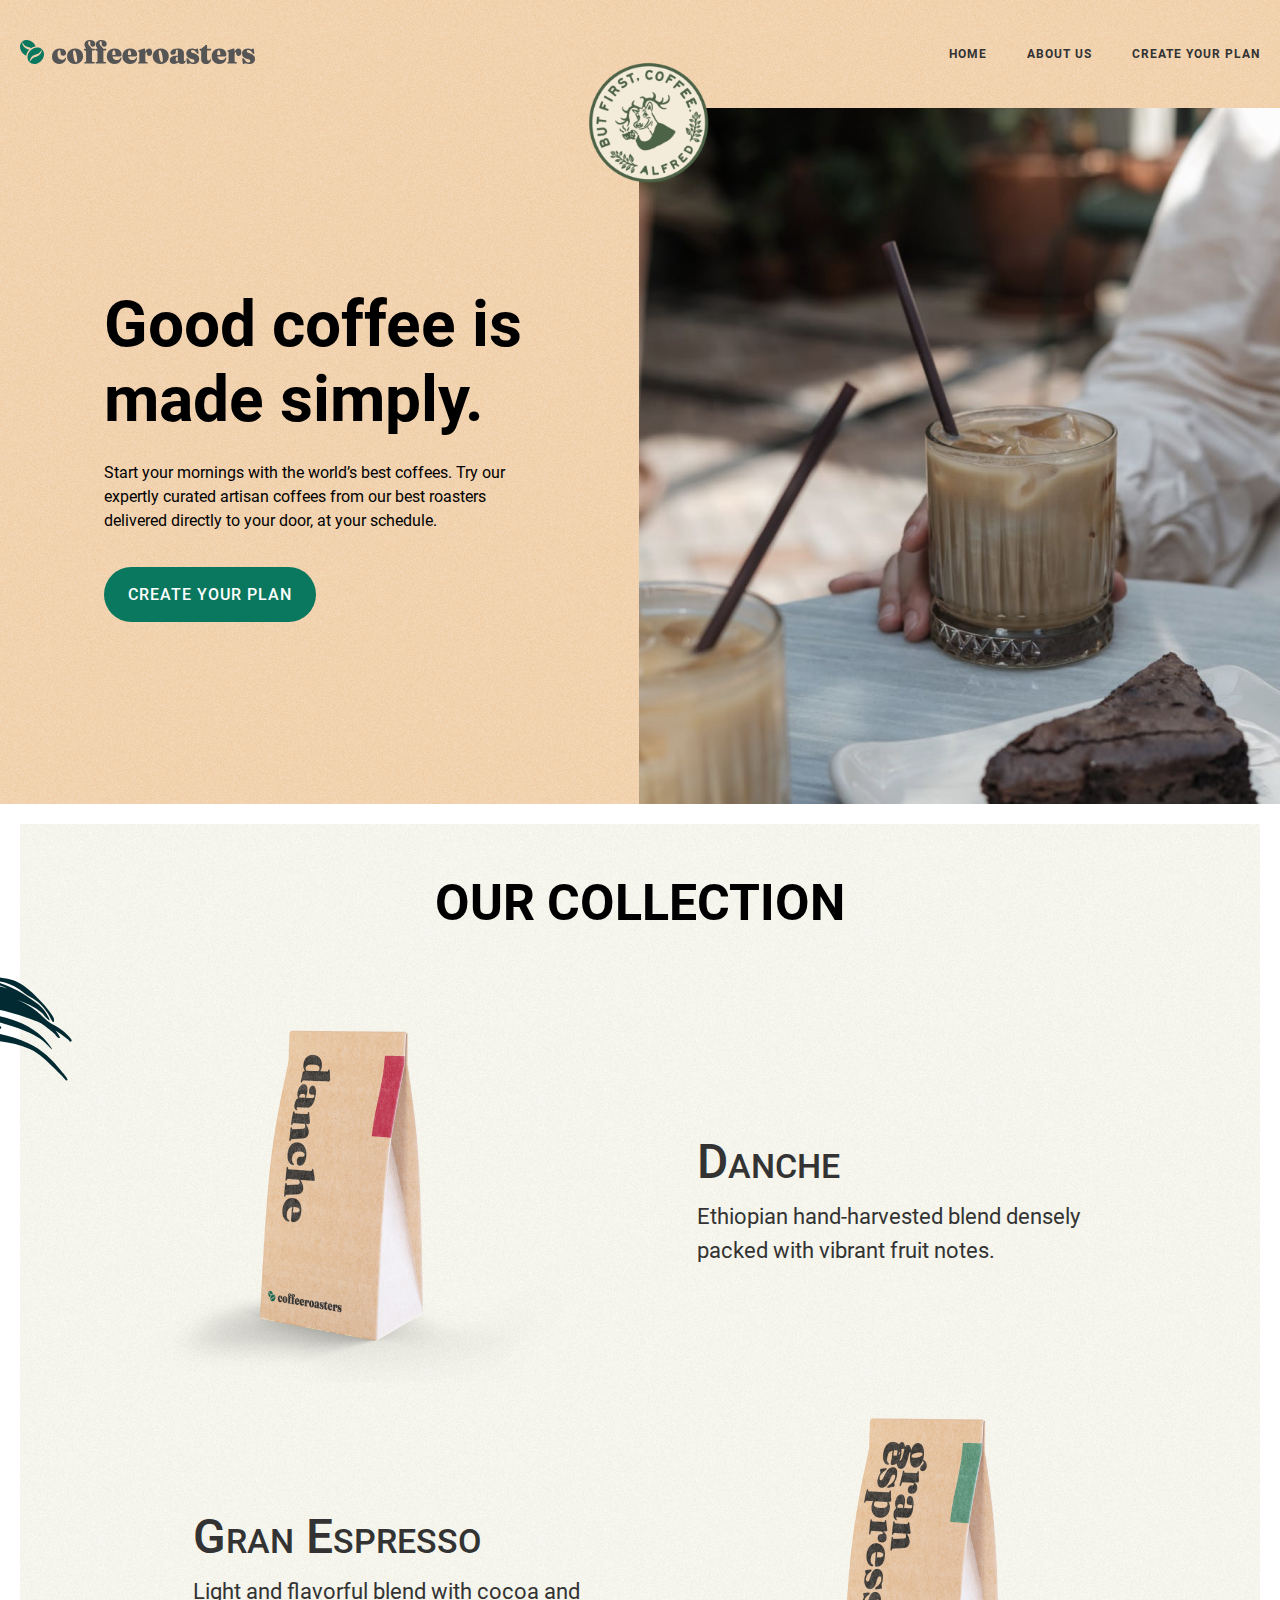
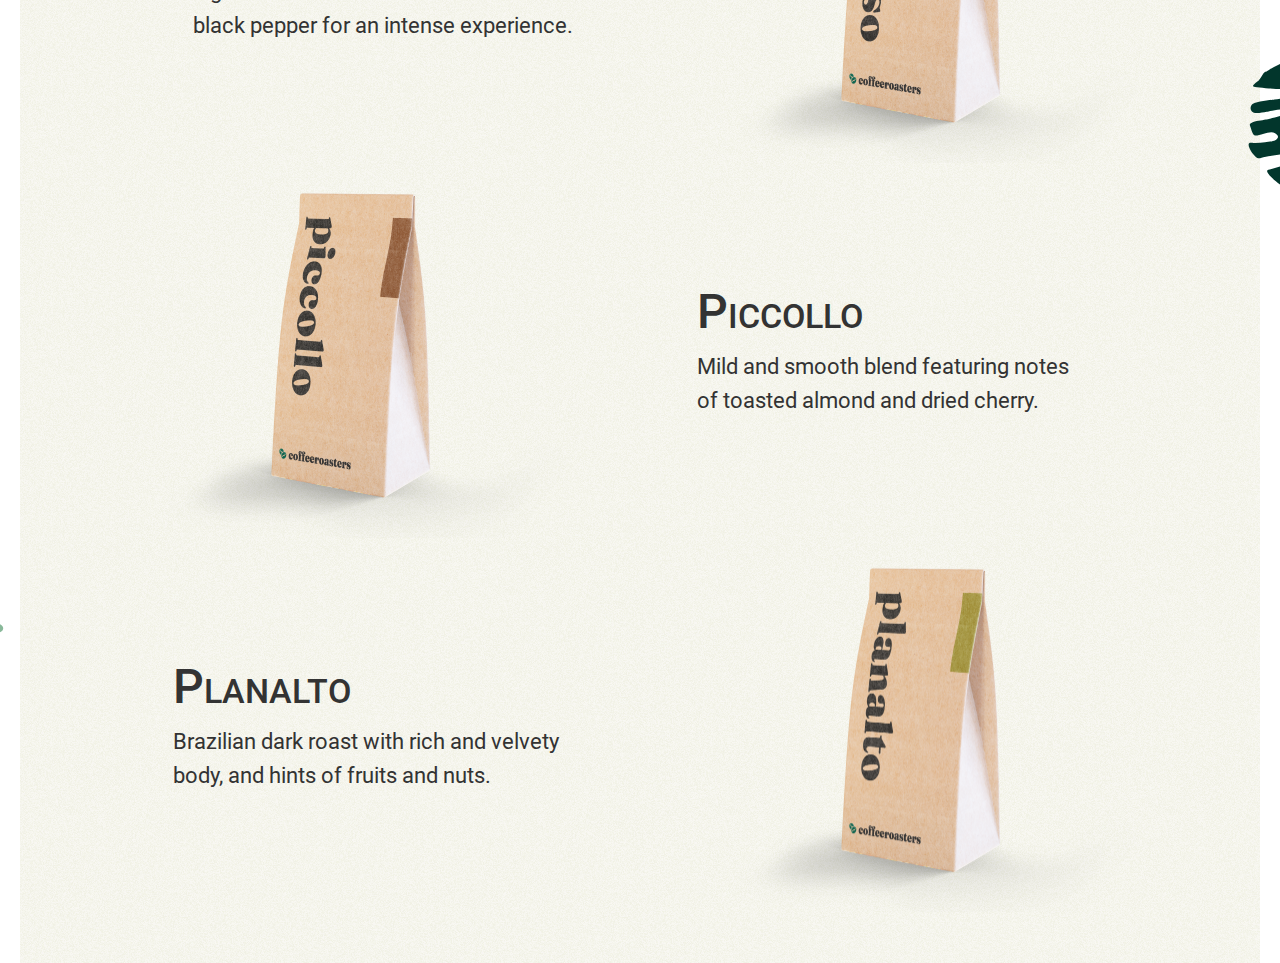
==== index.html @ 6c99eea4 "Initial commit" ====
<!DOCTYPE html>
<html lang="en">

<head>
    <meta charset="UTF-8">
    <meta http-equiv="X-UA-Compatible" content="IE=edge">
    <meta name="viewport" content="width=device-width, initial-scale=1.0">
    <title>CoffeRoasters</title>
    <link rel="stylesheet" href="./css/main.css">
</head>

<body>
    <!-- Start Header Section -->
    <header>
        <div class="container">
            <div class="header-part">
                <img src="./images/coffee-logo.svg" width="235" height="24" alt="Brand's Logo">
                <nav class="header-nav">
                    <ul class="header-list">
                        <li class="header-item">
                            <a href="#">HOME</a>
                        </li>
                        <li class="header-item">
                            <a href="#">ABOUT US</a>
                        </li>
                        <li class="header-item">
                            <a href="#">CREATE YOUR PLAN</a>
                        </li>
                    </ul>
                </nav>
            </div>
        </div>
    </header>
    <!-- End of Header Section -->

    <main>
        <!-- Start Hero Section -->
        <section id="hero">
            <div class="container">
                <div class="hero-part">
                    <div class="hero-info">
                        <h1>Good coffee
                            is made simply.</h1>
                        <p>Start your mornings with the world’s best coffees. Try our expertly curated artisan coffees
                            from our best roasters delivered directly to your door, at your schedule.</p>
                        <a href="#">CREATE YOUR PLAN</a>
                    </div>
                    <div class="hero-bg-box">
                        <img src="/images/hero-img.jpg" width="710" height="696" alt="Woman holding coffee"
                            srcset="/images/hero-img.jpg 1x, /images/hero-img@2x.jpg 2x">
                    </div>
                </div>
            </div>
        </section>
        <!-- End of  Hero Section -->
        <!-- Start Collection Section -->
        <section id="collection">
            <div class="collection-bg-box">
                <div class="container">
                    <div class="collection-part">
                        <h2>OUR COLLECTION</h2>
                        <ul class="collection-list">
                            <li class="collection-item">
                                <img src="./images/danche.png" width="450" height="375" alt="Danche coffee"
                                    srcset="./images/danche.png 1x, ./images/danche@2x.png 2x">
                                <div class="collection-item-info">
                                    <h3>Danche</h3>
                                    <p>Ethiopian hand-harvested blend densely packed with vibrant fruit notes.</p>
                                </div>
                            </li>
                            <li class="collection-item">
                                <img src="./images/espresso.png" width="450" height="375" alt="Danche coffee"
                                    srcset="./images/espresso.png 1x, ./images/espresso@2x.png 2x">
                                <div class="collection-item-info">
                                    <h3>Gran Espresso</h3>
                                    <p>Light and flavorful blend with cocoa and black pepper for an intense experience.</p>
                                </div>
                            </li>
                            <li class="collection-item">
                                <img src="./images/picollo.png" width="450" height="375" alt="Danche coffee"
                                    srcset="./images/picollo.png 1x, ./images/picollo@2x.png 2x">
                                <div class="collection-item-info">
                                    <h3>Piccollo</h3>
                                    <p>Mild and smooth blend featuring notes of toasted almond and dried cherry.</p>
                                </div>
                            </li>
                            <li class="collection-item">
                                <img src="./images/planalto.png" width="450" height="375" alt="Danche coffee"
                                    srcset="./images/planalto.png 1x, ./images/planalto@2x.png 2x">
                                <div class="collection-item-info">
                                    <h3>Planalto</h3>
                                    <p>Brazilian dark roast with rich and velvety body, and hints of fruits and nuts.</p>
                                </div>
                            </li>
                        </ul>
                    </div>
                </div>
            </div>
        </section>
        <!-- End of Collection Section -->
    </main>
</body>

</html>
---- css/main.css ----
@font-face {
    font-family: 'Roboto';
    font-style: normal;
    font-weight: 400;
    src: url('../fonts/roboto-v30-latin-regular.woff2') format('woff2'),
        url('../fonts/roboto-v30-latin-regular.woff') format('woff');
}

@font-face {
    font-family: 'Roboto';
    font-style: normal;
    font-weight: 500;
    src: url('../fonts/roboto-v30-latin-500.woff2') format('woff2'),
        url('../fonts/roboto-v30-latin-500.woff') format('woff');
}

@font-face {
    font-family: 'Roboto';
    font-style: normal;
    font-weight: 700;
    src: url('../fonts/roboto-v30-latin-700.woff2') format('woff2'),
        url('../fonts/roboto-v30-latin-700.woff') format('woff');
}

* {
    margin: 0;
    padding: 0;
    box-sizing: border-box;
}

body {
    font-family: "Roboto", "Arial", sans-serif;
}

.container {
    max-width: 1380px;
    margin: 0 auto;
    padding: 0 20px;
}

/* Start Header Section */

header {
    padding: 40px 0;
    background-image: url('../images/orange-bg-img.jpg');
}

.header-part {
    display: flex;
    align-items: center;
    justify-content: space-between;
}

.header-part img {
    display: block;
}

.header-list {
    display: flex;
    align-items: center;
    list-style: none;
}

.header-item {
    margin-left: 40px;
}

.header-item a {
    font-weight: 700;
    font-size: 12px;
    line-height: 14px;
    letter-spacing: 1px;
    color: #333333;
    text-decoration: none;
}

/* End of Header Section */

/* Start Hero Section */
#hero {
    background-image: url('../images/orange-bg-img.jpg');
    margin-bottom: 20px;
}

.hero-part {
    display: flex;
    align-items: center;
    justify-content: space-between;
}

.hero-info h1 {
    font-weight: 700;
    font-size: 64px;
    line-height: 75px;
    color: #000000;
}

.hero-info {
    width: 545px;
    padding-left: 84px;
}

.hero-info p {
    margin: 24px 0 34px 0;
    font-weight: 400;
    font-size: 16px;
    line-height: 24px;
    color: #000000;
    mix-blend-mode: normal
}

.hero-info a {
    display: inline-block;
    padding: 18px 24px;
    font-weight: 500;
    font-size: 16px;
    line-height: 19px;
    letter-spacing: 1px;
    /* font-variant: small-caps; */
    color: #FFFFFF;
    mix-blend-mode: normal;
    background: #0A775F;
    border-radius: 100px;
    text-decoration: none;
}

.hero-bg-box {
    position: relative;
    left: 89px;
    top: 4px;
}

.hero-bg-box::before {
    content: '';
    display: block;
    position: absolute;
    top: -65px;
    left: -70px;
    width: 160px;
    height: 160px;
    background-image: url('../images/hero-round-img.png');
    background-size: contain;
    background-position: center;
}

/* End of Hero Section */

/* Start Collection Section */
#collection {
    overflow: hidden;
}

.collection-bg-box {
    background-image: url('../images/gray-bg-img.jpg');
    background-repeat: no-repeat;
    background-position: center;
    background-size: cover;
    margin: 0 20px 0 20px;
    padding: 50px 0;
}

.collection-part h2 {
    font-weight: 700;
    font-size: 50px;
    line-height: 59px;
    text-align: center;
    font-variant: small-caps;
    color: #000000;
}

.collection-list {

}

.collection-item {
    display: flex;
    align-items: center;
    /* justify-content: space-between; */
    list-style: none;
    position: relative;
    margin: 80px auto 0;
    width: 1020px;
}

.collection-item:not(:first-child) {
    margin-top: 0;
}

.collection-item:nth-child(1)::before {
    content: '';
    position: absolute;
    top: -130px;
    left: -358px;
    width: 402px;
    height: 300px;
    background-image: url('../images/collection-img-1.svg');
    background-repeat: no-repeat;
    background-size: contain;
}

.collection-item:nth-child(2)::after {
    content: '';
    position: absolute;
    bottom: -280px;
    right: -462px;
    width: 392px;
    height: 477px;
    background-image: url('../images/collection-img-2.svg');
    background-repeat: no-repeat;
    background-size: contain;
}

.collection-item:nth-child(4)::before {
    content: '';
    position: absolute;
    top: 0px;
    left: -420px;
    width: 316px;
    height: 269px;
    background-image: url('../images/collection-img-3.svg');
    background-repeat: no-repeat;
    background-size: contain;
}

.collection-item:nth-child(even) {
    flex-direction: row-reverse;
}

.collection-item:nth-child(1) .collection-item-info {
    width: 453px;
}

.collection-item:nth-child(2) .collection-item-info,
.collection-item:nth-child(3) .collection-item-info {
    width: 390px;
}
.collection-item:nth-child(4) .collection-item-info {
    width: 410px;
}

.collection-item:nth-child(odd) .collection-item-info {
    margin-left: 117px;
}

.collection-item:nth-child(even) .collection-item-info {
    margin-right: 117px;
    margin-left: 0;
}

.collection-item-info h3 {
    font-weight: 500;
    font-size: 48px;
    line-height: 56px;
    font-variant: small-caps;
    color: #333333;
}

.collection-item-info p {
    margin-top: 10px;
    font-weight: 400;
    font-size: 22px;
    line-height: 34px;
    color: #333333;
}

/* End of Collection Section */
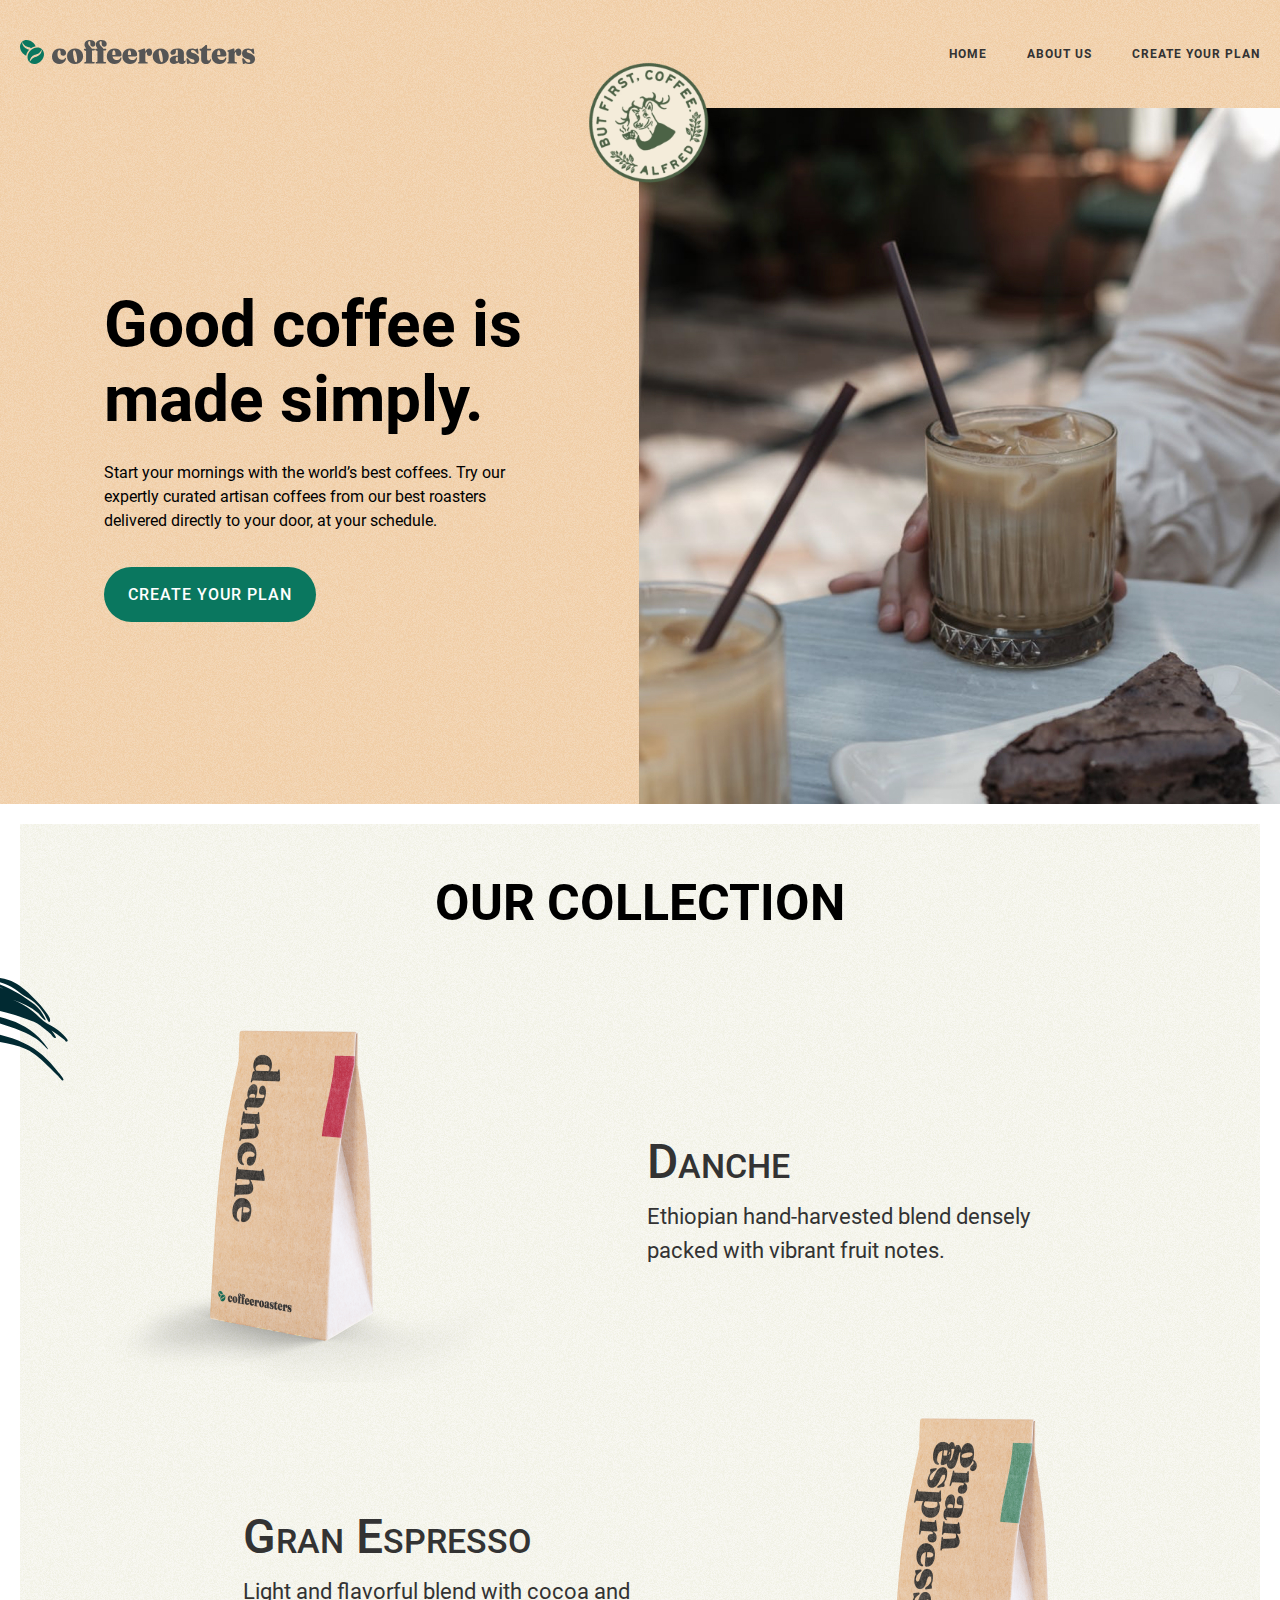
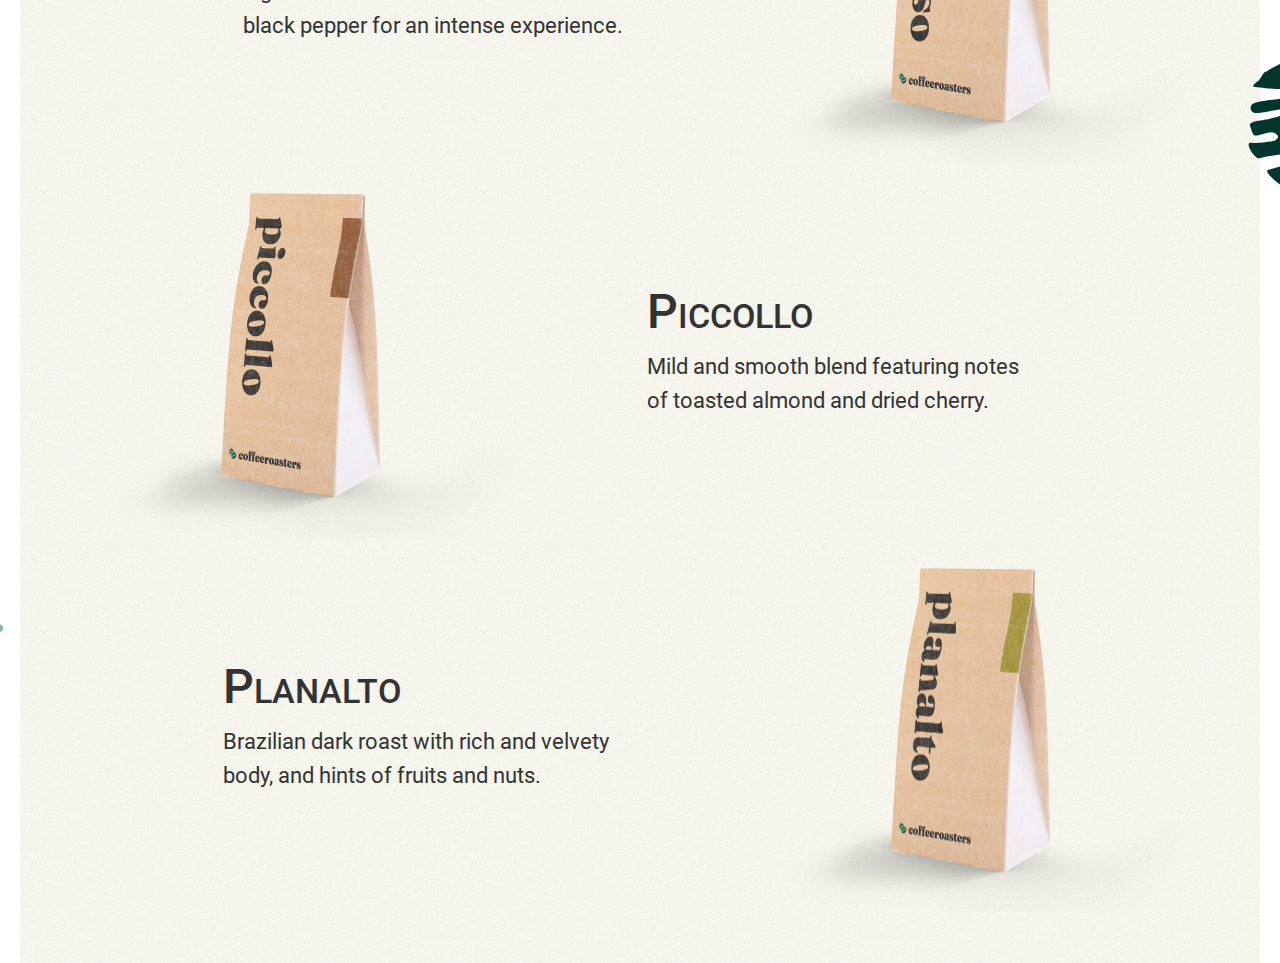
==== commit 67b56a9c: "Add link to logo" ====
--- a/index.html
+++ b/index.html
@@ -14,7 +14,9 @@
     <header>
         <div class="container">
             <div class="header-part">
-                <img src="./images/coffee-logo.svg" width="235" height="24" alt="Brand's Logo">
+                <a href="./index.html">
+                    <img src="./images/coffee-logo.svg" width="235" height="24" alt="Brand's Logo">
+                </a>
                 <nav class="header-nav">
                     <ul class="header-list">
                         <li class="header-item">
--- a/css/main.css
+++ b/css/main.css
@@ -168,10 +168,6 @@
     color: #000000;
 }
 
-.collection-list {
-
-}
-
 .collection-item {
     display: flex;
     align-items: center;
@@ -179,7 +175,7 @@
     list-style: none;
     position: relative;
     margin: 80px auto 0;
-    width: 1020px;
+    width: 1120px;
 }
 
 .collection-item:not(:first-child) {
@@ -190,7 +186,7 @@
     content: '';
     position: absolute;
     top: -130px;
-    left: -358px;
+    left: -312px;
     width: 402px;
     height: 300px;
     background-image: url('../images/collection-img-1.svg');
@@ -202,7 +198,7 @@
     content: '';
     position: absolute;
     bottom: -280px;
-    right: -462px;
+    right: -412px;
     width: 392px;
     height: 477px;
     background-image: url('../images/collection-img-2.svg');
@@ -214,7 +210,7 @@
     content: '';
     position: absolute;
     top: 0px;
-    left: -420px;
+    left: -370px;
     width: 316px;
     height: 269px;
     background-image: url('../images/collection-img-3.svg');
@@ -244,7 +240,6 @@
 
 .collection-item:nth-child(even) .collection-item-info {
     margin-right: 117px;
-    margin-left: 0;
 }
 
 .collection-item-info h3 {
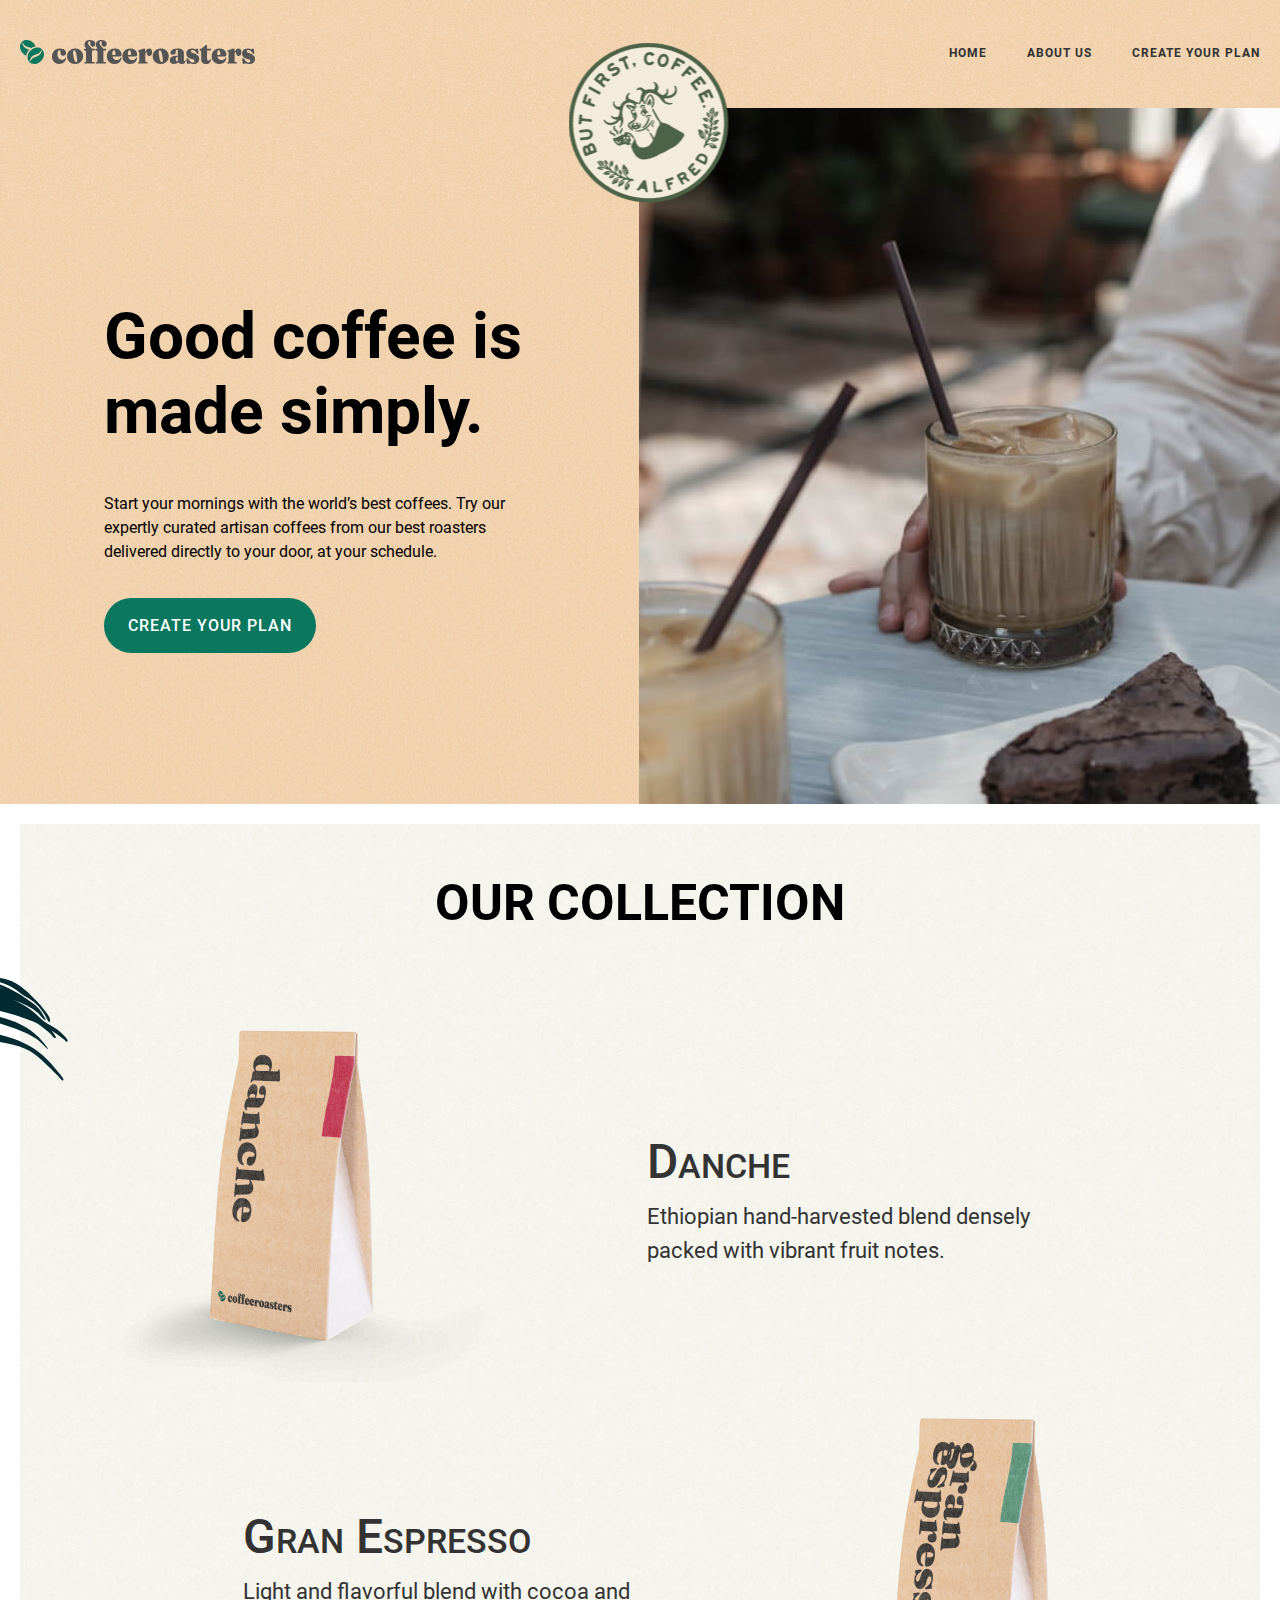
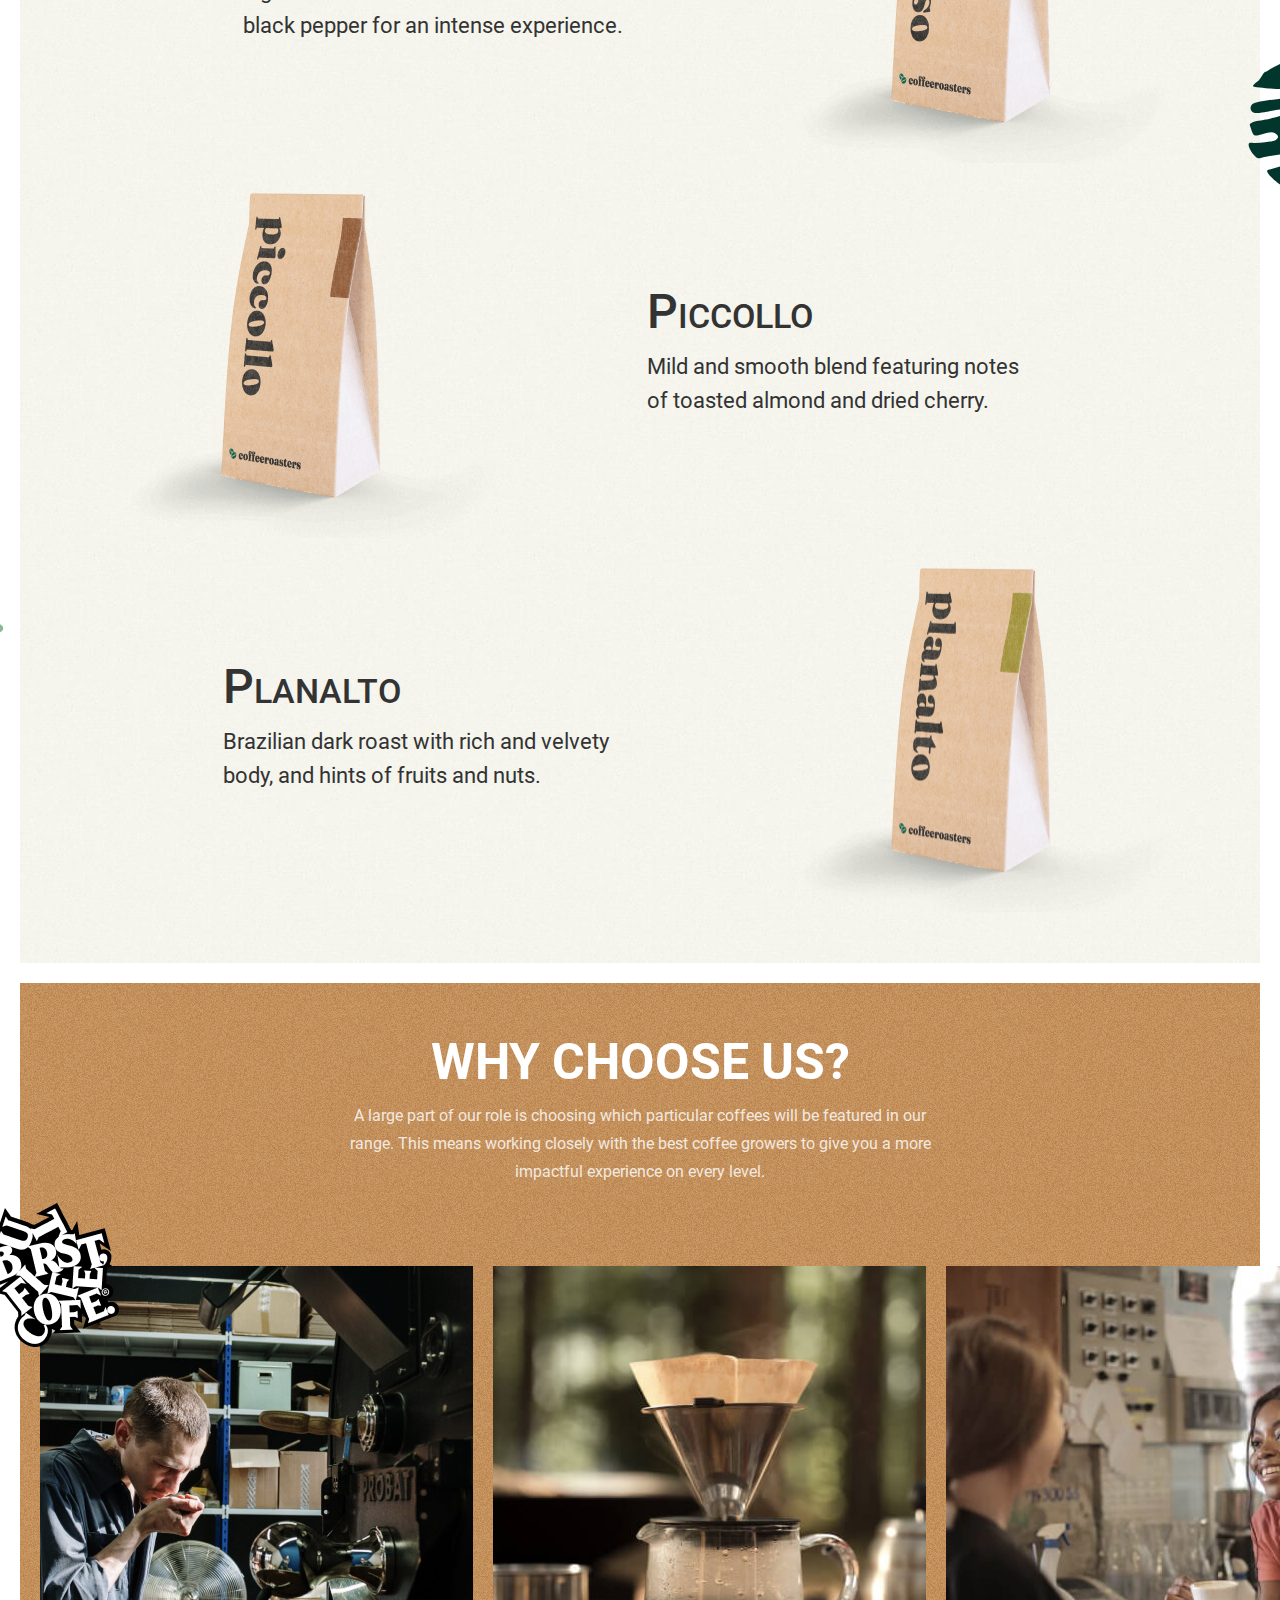
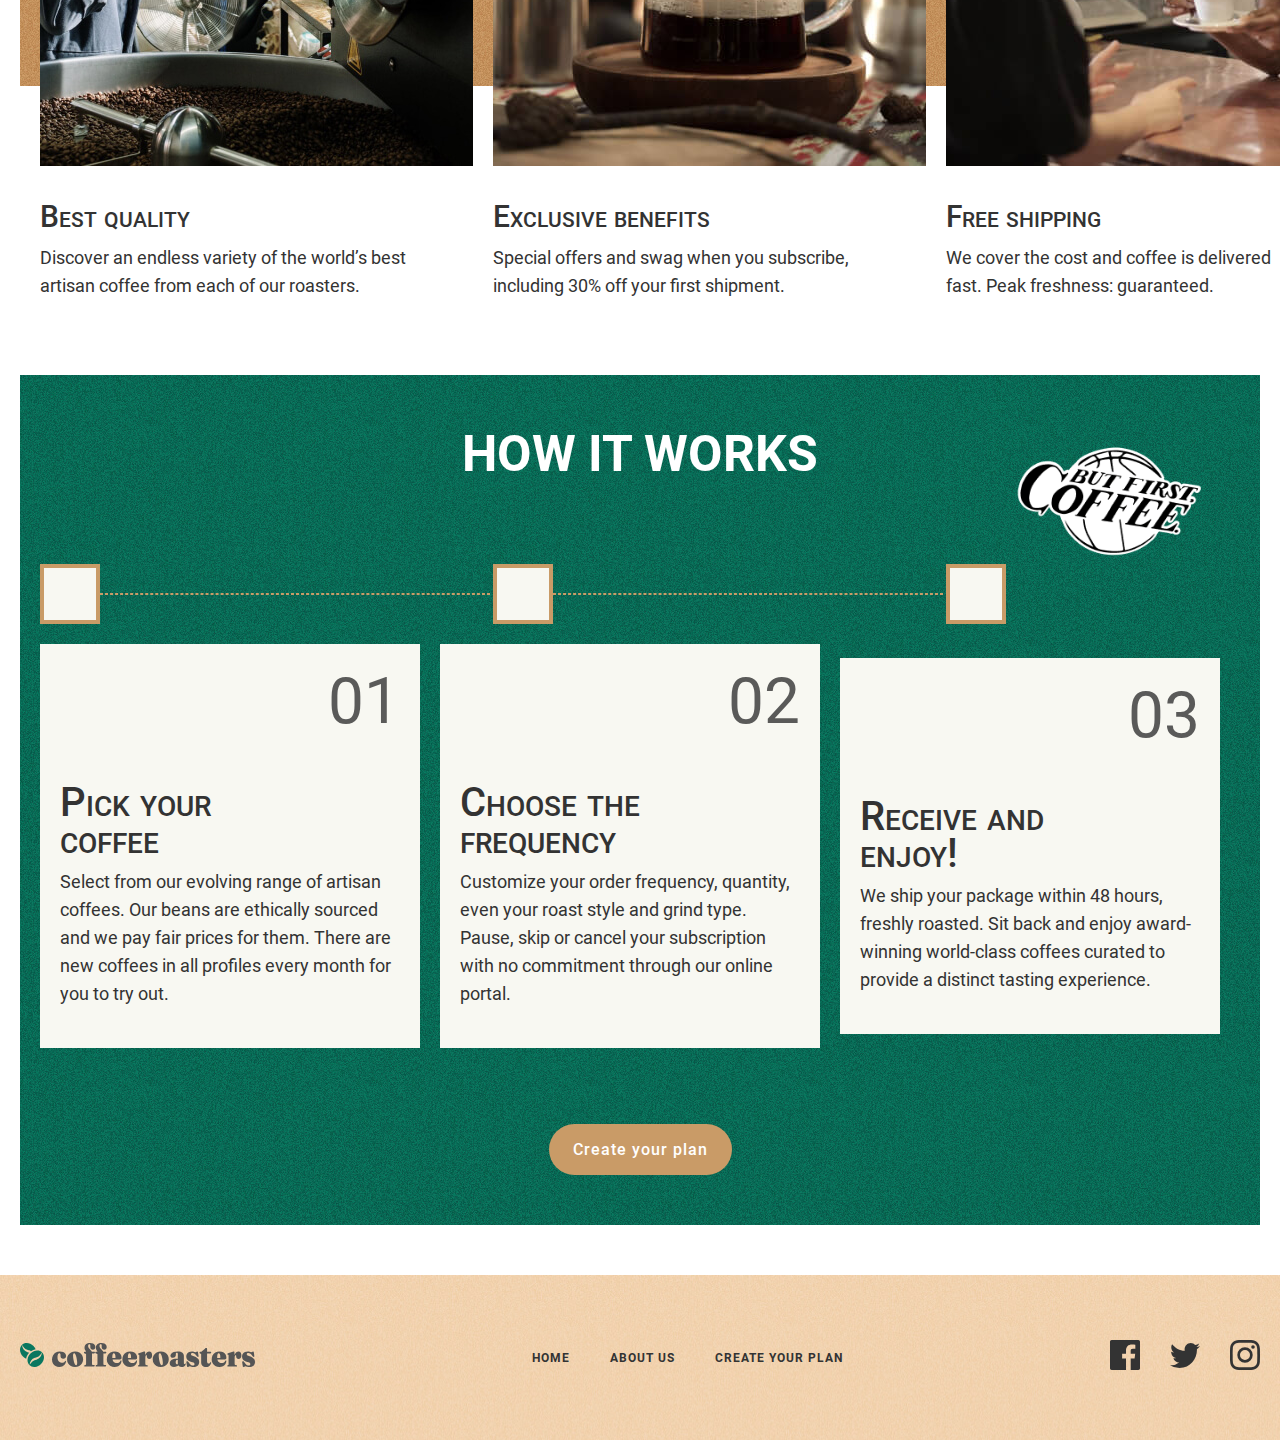
==== commit 37de029e: "Add 3 sections and add root and minifier the code" ====
--- a/index.html
+++ b/index.html
@@ -6,7 +6,9 @@
     <meta http-equiv="X-UA-Compatible" content="IE=edge">
     <meta name="viewport" content="width=device-width, initial-scale=1.0">
     <title>CoffeRoasters</title>
-    <link rel="stylesheet" href="./css/main.css">
+    <!-- <link rel="stylesheet" href="./css/normalize.css"> -->
+    <!-- <link rel="stylesheet" href="./css/main.css"> -->
+    <link rel="stylesheet" href="./css/main.min.css">
 </head>
 
 <body>
@@ -75,7 +77,8 @@
                                     srcset="./images/espresso.png 1x, ./images/espresso@2x.png 2x">
                                 <div class="collection-item-info">
                                     <h3>Gran Espresso</h3>
-                                    <p>Light and flavorful blend with cocoa and black pepper for an intense experience.</p>
+                                    <p>Light and flavorful blend with cocoa and black pepper for an intense experience.
+                                    </p>
                                 </div>
                             </li>
                             <li class="collection-item">
@@ -91,7 +94,8 @@
                                     srcset="./images/planalto.png 1x, ./images/planalto@2x.png 2x">
                                 <div class="collection-item-info">
                                     <h3>Planalto</h3>
-                                    <p>Brazilian dark roast with rich and velvety body, and hints of fruits and nuts.</p>
+                                    <p>Brazilian dark roast with rich and velvety body, and hints of fruits and nuts.
+                                    </p>
                                 </div>
                             </li>
                         </ul>
@@ -100,7 +104,151 @@
             </div>
         </section>
         <!-- End of Collection Section -->
+
+        <!-- Start Choose Section -->
+        <section id="choose">
+            <div class="choose-part-main">
+                <div class="container">
+                    <div class="choose-part">
+                        <div class="choose-text">
+                            <h2>WHY CHOOSE US?</h2>
+                            <p>A large part of our role is choosing which particular coffees will be featured
+                                in our range. This means working closely with the best coffee growers to give
+                                you a more impactful experience on every level.</p>
+                        </div>
+                        <ul class="choose-list">
+                            <li class="choose-item">
+                                <img src="./images/choose-img-1.jpg" width="433" height="500" alt="Best quality"
+                                    srcset="./images/choose-img-1.jpg 1x, ./images/choose-img-1@2x.jpg 2x">
+                                <div class="item-text-box">
+                                    <h3>Best quality</h3>
+                                    <p>Discover an endless variety of the world’s best artisan coffee from each of our
+                                        roasters.</p>
+                                </div>
+                            </li>
+                            <li class="choose-item">
+                                <img src="./images/choose-img-2.jpg" width="433" height="500" alt="Best quality"
+                                    srcset="./images/choose-img-2.jpg 1x, ./images/choose-img-2@2x.jpg 2x">
+                                <div class="item-text-box">
+                                    <h3>Exclusive benefits</h3>
+                                    <p>Special offers and swag when you subscribe, including 30% off your first
+                                        shipment.</p>
+                                </div>
+                            </li>
+                            <li class="choose-item">
+                                <img src="./images/choose-img-3.jpg" width="433" height="500" alt="Best quality"
+                                    srcset="./images/choose-img-3.jpg 1x, ./images/choose-img-3@2x.jpg 2x">
+                                <div class="item-text-box item-text-box-last">
+                                    <h3>Free shipping</h3>
+                                    <p>We cover the cost and coffee is delivered fast. Peak freshness: guaranteed.</p>
+                                </div>
+                            </li>
+                        </ul>
+                    </div>
+                </div>
+            </div>
+        </section>
+        <!-- End of Choose Section -->
+
+        <!-- Start How It Works -->
+        <section id="how-it-works">
+            <div class="how-it-works-main-part">
+                <div class="container">
+                    <div class="how-it-works-part">
+                        <div class="how-it-works-text">
+                            <h2>HOW IT WORKS</h2>
+                        </div>
+                        <div class="decoration-boxes">
+                            <div class="decoration-box">
+                                <span class="decoration-main-box"></span>
+                                <span class="decoration-box-line"></span>
+                            </div>
+                            <div class="decoration-box">
+                                <span class="decoration-main-box"></span>
+                                <span class="decoration-box-line"></span>
+                            </div>
+                            <div class="decoration-box">
+                                <span class="decoration-main-box"></span>
+                            </div>
+                        </div>
+                        <ol class="how-it-work-list">
+                            <li class="how-it-works-item">
+                                <p>01</p>
+                                <div class="how-it-works-item-title-box">
+                                    <h3>Pick your coffee</h3>
+                                </div>
+                                <p>Select from our evolving range of artisan coffees. Our beans are ethically sourced
+                                    and we pay fair prices for them. There are new coffees in all profiles every month
+                                    for you to try out.</p>
+                            </li>
+                            <li class="how-it-works-item">
+                                <p>02</p>
+                                <div class="how-it-works-item-title-box">
+                                    <h3>Choose the frequency</h3>
+                                </div>
+                                <p>Customize your order frequency, quantity, even your roast style and grind type.
+                                    Pause, skip or cancel your subscription with no commitment through our online
+                                    portal.</p>
+                            </li>
+                            <li class="how-it-works-item">
+                                <p>03</p>
+                                <div class="how-it-works-item-title-box">
+                                    <h3>Receive and enjoy!</h3>
+                                </div>
+                                <p>We ship your package within 48 hours, freshly roasted. Sit back and enjoy
+                                    award-winning world-class coffees curated to provide a distinct tasting
+                                    experience.</p>
+                            </li>
+                        </ol>
+                        <div class="how-it-works-link-box">
+                            <a class="how-it-works-link" href="#">Create your plan</a>
+                        </div>
+                    </div>
+                </div>
+            </div>
+        </section>
+        <!-- End of How It Works -->
     </main>
+
+    <!-- Start Footer Section -->
+    <footer>
+        <div class="container">
+            <div class="foooter-part">
+                <a href="./index.html">
+                    <img src="./images/footer-logo.svg" width="235" height="24" alt="Footer's Logo">
+                </a>
+                <ul class="header-list">
+                    <li class="header-item">
+                        <a href="#">HOME</a>
+                    </li>
+                    <li class="header-item">
+                        <a href="#">ABOUT US</a>
+                    </li>
+                    <li class="header-item">
+                        <a href="#">CREATE YOUR PLAN</a>
+                    </li>
+                </ul>
+                <ul class="icon-list">
+                    <li class="icon-item">
+                        <a href="https://www.facebook.com/" target="blank">
+                            <img src="./images/facebook-icon.svg" width="30" height="30" alt="">
+                        </a>
+                    </li>
+                    <li class="icon-item">
+                        <a href="https://www.twitter.com/" target="blank">
+                            <img src="./images/twitter-icon.svg" width="30" height="25" alt="">
+                        </a>
+                    </li>
+                    <li class="icon-item">
+                        <a href="https://www.instagram.com/" target="blank">
+                            <img src="./images/instagram-icon.svg" width="30" height="30" alt="">
+                        </a>
+                    </li>
+                </ul>
+            </div>
+        </div>
+    </footer>
+    <!-- End of Footer Section -->
 </body>
 
 </html>--- a/css/main.css
+++ b/css/main.css
@@ -1,3 +1,17 @@
+/*
+* Prefixed by https://autoprefixer.github.io
+* PostCSS: v8.4.14,
+* Autoprefixer: v10.4.7
+* Browsers: last 4 version
+*/
+
+:root {
+    --main-black-color: #000000;
+    --main-gray-color: #333333;
+    --main-white-color: #ffffff;
+    --main-link-color: #C99B67;
+}
+
 @font-face {
     font-family: 'Roboto';
     font-style: normal;
@@ -25,6 +39,7 @@
 * {
     margin: 0;
     padding: 0;
+    -webkit-box-sizing: border-box;
     box-sizing: border-box;
 }
 
@@ -46,8 +61,14 @@
 }
 
 .header-part {
-    display: flex;
-    align-items: center;
+    display: -webkit-box;
+    display: -ms-flexbox;
+    display: flex;
+    -webkit-box-align: center;
+    -ms-flex-align: center;
+    align-items: center;
+    -webkit-box-pack: justify;
+    -ms-flex-pack: justify;
     justify-content: space-between;
 }
 
@@ -56,7 +77,11 @@
 }
 
 .header-list {
-    display: flex;
+    display: -webkit-box;
+    display: -ms-flexbox;
+    display: flex;
+    -webkit-box-align: center;
+    -ms-flex-align: center;
     align-items: center;
     list-style: none;
 }
@@ -70,7 +95,7 @@
     font-size: 12px;
     line-height: 14px;
     letter-spacing: 1px;
-    color: #333333;
+    color: var(--main-gray-color);
     text-decoration: none;
 }
 
@@ -83,8 +108,14 @@
 }
 
 .hero-part {
-    display: flex;
-    align-items: center;
+    display: -webkit-box;
+    display: -ms-flexbox;
+    display: flex;
+    -webkit-box-align: center;
+    -ms-flex-align: center;
+    align-items: center;
+    -webkit-box-pack: justify;
+    -ms-flex-pack: justify;
     justify-content: space-between;
 }
 
@@ -92,7 +123,7 @@
     font-weight: 700;
     font-size: 64px;
     line-height: 75px;
-    color: #000000;
+    color: var(--main-black-color);
 }
 
 .hero-info {
@@ -105,7 +136,7 @@
     font-weight: 400;
     font-size: 16px;
     line-height: 24px;
-    color: #000000;
+    color: var(--main-black-color);
     mix-blend-mode: normal
 }
 
@@ -117,7 +148,7 @@
     line-height: 19px;
     letter-spacing: 1px;
     /* font-variant: small-caps; */
-    color: #FFFFFF;
+    color: var(--main-white-color);
     mix-blend-mode: normal;
     background: #0A775F;
     border-radius: 100px;
@@ -139,7 +170,6 @@
     width: 160px;
     height: 160px;
     background-image: url('../images/hero-round-img.png');
-    background-size: contain;
     background-position: center;
 }
 
@@ -165,13 +195,16 @@
     line-height: 59px;
     text-align: center;
     font-variant: small-caps;
-    color: #000000;
+    color: var(--main-black-color);
 }
 
 .collection-item {
-    display: flex;
-    align-items: center;
-    /* justify-content: space-between; */
+    display: -webkit-box;
+    display: -ms-flexbox;
+    display: flex;
+    -webkit-box-align: center;
+    -ms-flex-align: center;
+    align-items: center;
     list-style: none;
     position: relative;
     margin: 80px auto 0;
@@ -219,6 +252,9 @@
 }
 
 .collection-item:nth-child(even) {
+    -webkit-box-orient: horizontal;
+    -webkit-box-direction: reverse;
+    -ms-flex-direction: row-reverse;
     flex-direction: row-reverse;
 }
 
@@ -230,6 +266,7 @@
 .collection-item:nth-child(3) .collection-item-info {
     width: 390px;
 }
+
 .collection-item:nth-child(4) .collection-item-info {
     width: 410px;
 }
@@ -247,7 +284,7 @@
     font-size: 48px;
     line-height: 56px;
     font-variant: small-caps;
-    color: #333333;
+    color: var(--main-gray-color);
 }
 
 .collection-item-info p {
@@ -255,7 +292,264 @@
     font-weight: 400;
     font-size: 22px;
     line-height: 34px;
-    color: #333333;
-}
-
-/* End of Collection Section */+    color: var(--main-gray-color);
+}
+
+/* End of Collection Section */
+/* Start Choose Section */
+#choose {}
+
+.choose-part-main {
+    margin: 20px 20px 0 20px;
+    background-image: url('../images/choosebg-img.jpg');
+}
+
+.choose-part {
+    position: relative;
+}
+
+.choose-text {
+    padding: 50px 0 500px;
+    width: 581px;
+    margin: 0 auto;
+    text-align: center;
+}
+
+.choose-text h2,
+.how-it-works-text h2 {
+    font-weight: 700;
+    font-size: 50px;
+    line-height: 59px;
+    color: var(--main-white-color);
+}
+
+.choose-text p {
+    font-weight: 400;
+    font-size: 16px;
+    line-height: 28px;
+    color: var(--main-white-color);
+    mix-blend-mode: normal;
+    opacity: 0.8;
+    margin-top: 10px;
+}
+
+.choose-list {
+    position: absolute;
+    top: 283px;
+    left: 0;
+    display: -webkit-box;
+    display: -ms-flexbox;
+    display: flex;
+    -webkit-box-align: center;
+    -ms-flex-align: center;
+    align-items: center;
+    list-style: none;
+}
+
+.choose-item {
+    width: 433px;
+    margin-right: 20px;
+    position: relative;
+}
+
+.choose-item:nth-child(1):before {
+    content: '';
+    background-image: url('../images/choose-absolute-img.png');
+    width: 140px;
+    height: 144px;
+    position: absolute;
+    top: -10%;
+    left: -14%;
+}
+
+.item-text-box {
+    width: 377px;
+}
+
+.item-text-box-last {
+    width: 334px;
+}
+
+.item-text-box h3 {
+    margin: 28px 0 10px 0;
+    font-weight: 500;
+    font-size: 30px;
+    line-height: 35px;
+    font-variant: small-caps;
+    color: var(--main-gray-color);
+}
+
+.item-text-box p {
+    font-weight: 400;
+    font-size: 18px;
+    line-height: 28px;
+    color: var(--main-gray-color);
+}
+
+/* End of Choose Section */
+
+/* Start How It Works */
+.how-it-works-main-part {
+    margin: 289px 20px 0 20px;
+    background-image: url('../images/how-it-work-bg-img.jpg');
+    padding: 50px 0;
+}
+
+.how-it-works-text {
+    text-align: center;
+}
+
+.decoration-boxes {
+    display: -webkit-box;
+    display: -ms-flexbox;
+    display: flex;
+    -webkit-box-align: center;
+    -ms-flex-align: center;
+    align-items: center;
+    -webkit-box-pack: justify;
+    -ms-flex-pack: justify;
+    justify-content: space-between;
+    margin: 80px 0 20px 0;
+    width: 966px;
+}
+
+.decoration-box {
+    display: -webkit-box;
+    display: -ms-flexbox;
+    display: flex;
+    -webkit-box-align: center;
+    -ms-flex-align: center;
+    align-items: center;
+}
+
+.decoration-main-box {
+    display: inline-block;
+    width: 60px;
+    height: 60px;
+    background-color: #F8F8F2;
+    border: 4px solid var(--main-link-color);
+}
+
+.decoration-box-line {
+    border: 1px dashed var(--main-link-color);
+    width: 390px;
+}
+
+.how-it-work-list {
+    display: -webkit-box;
+    display: -ms-flexbox;
+    display: flex;
+    -webkit-box-align: center;
+    -ms-flex-align: center;
+    align-items: center;
+    list-style: none;
+}
+
+.how-it-works-item {
+    margin-right: 20px;
+    padding: 20px 20px 40px 20px;
+    width: 433px;
+    background-color: #F8F8F2;
+    position: relative;
+}
+
+.how-it-works-item:nth-child(3)::after {
+    position: absolute;
+    top: -60%;
+    right: 5%;
+    content: '';
+    width: 192px;
+    height: 130px;
+    background-image: url('../images/how-it-works-absolute-img.png');
+    background-size: 202px 160px;
+    background-position: center;
+    background-repeat: no-repeat;
+}
+
+.how-it-works-item p:first-child {
+    font-weight: 400;
+    font-size: 64px;
+    line-height: 75px;
+    color: var(--main-gray-color);
+    opacity: 0.8;
+    text-align: right;
+}
+
+.how-it-works-item-title-box {
+    width: 231px;
+    margin: 45px 0 10px 0;
+}
+
+.how-it-works-item-title-box h3 {
+    font-weight: 500;
+    font-size: 40px;
+    line-height: 37px;
+    font-variant: small-caps;
+    color: var(--main-gray-color);
+}
+
+.how-it-works-item p:last-child {
+    font-weight: 400;
+    font-size: 18px;
+    line-height: 28px;
+    color: var(--main-gray-color);
+}
+
+.how-it-works-link-box {
+    display: -webkit-box;
+    display: -ms-flexbox;
+    display: flex;
+    -webkit-box-pack: center;
+    -ms-flex-pack: center;
+    justify-content: center;
+    margin-top: 76px;
+}
+
+.how-it-works-link {
+    display: inline-block;
+    padding: 16px 24px;
+    font-weight: 500;
+    font-size: 16px;
+    line-height: 19px;
+    letter-spacing: 1px;
+    color: var(--main-white-color);
+    background-color: var(--main-link-color);
+    border-radius: 100px;
+    text-decoration: none;
+}
+
+/* End of How It Works */
+/* Start Footer Section */
+footer {
+    background-image: url('../images/orange-bg-img.jpg');
+    margin-top: 50px;
+    padding: 65px 0;
+}
+
+.foooter-part {
+    display: -webkit-box;
+    display: -ms-flexbox;
+    display: flex;
+    -webkit-box-align: center;
+    -ms-flex-align: center;
+    align-items: center;
+    -webkit-box-pack: justify;
+    -ms-flex-pack: justify;
+    justify-content: space-between;
+}
+
+.icon-list {
+    display: -webkit-box;
+    display: -ms-flexbox;
+    display: flex;
+    -webkit-box-align: center;
+    -ms-flex-align: center;
+    align-items: center;
+    list-style: none;
+}
+
+.icon-item {
+    margin-left: 30px;
+}
+
+/* End of Footer Section */--- a/css/main.min.css
+++ b/css/main.min.css
@@ -0,0 +1 @@
+/*! normalize.css v8.0.1 | MIT License | github.com/necolas/normalize.css */button,hr,input{overflow:visible}progress,sub,sup{vertical-align:baseline}[type=checkbox],[type=radio],legend{box-sizing:border-box;padding:0}*,legend{padding:0}*,body{margin:0}.collection-item:first-child::before,.collection-item:nth-child(2)::after,.collection-item:nth-child(4)::before{position:absolute;background-size:contain;content:'';background-repeat:no-repeat}.choose-part,.collection-item,.hero-bg-box,sub,sup{position:relative}.choose-text,.how-it-works-text{text-align:center}#hero,footer,header{background-image:url('../images/orange-bg-img.jpg')}html{line-height:1.15;-webkit-text-size-adjust:100%}.header-part img,details,main{display:block}h1{font-size:2em;margin:.67em 0}hr{box-sizing:content-box;height:0}code,kbd,pre,samp{font-family:monospace,monospace;font-size:1em}a{background-color:transparent}abbr[title]{border-bottom:none;text-decoration:underline;text-decoration:underline dotted}b,strong{font-weight:bolder}small{font-size:80%}sub,sup{font-size:75%;line-height:0}sub{bottom:-.25em}sup{top:-.5em}img{border-style:none}button,input,optgroup,select,textarea{font-family:inherit;font-size:100%;line-height:1.15;margin:0}button,select{text-transform:none}[type=button],[type=reset],[type=submit],button{-webkit-appearance:button}[type=button]::-moz-focus-inner,[type=reset]::-moz-focus-inner,[type=submit]::-moz-focus-inner,button::-moz-focus-inner{border-style:none;padding:0}[type=button]:-moz-focusring,[type=reset]:-moz-focusring,[type=submit]:-moz-focusring,button:-moz-focusring{outline:ButtonText dotted 1px}fieldset{padding:.35em .75em .625em}legend{color:inherit;display:table;max-width:100%;white-space:normal}textarea{overflow:auto}[type=number]::-webkit-inner-spin-button,[type=number]::-webkit-outer-spin-button{height:auto}[type=search]{-webkit-appearance:textfield;outline-offset:-2px}[type=search]::-webkit-search-decoration{-webkit-appearance:none}::-webkit-file-upload-button{-webkit-appearance:button;font:inherit}summary{display:list-item}[hidden],template{display:none}:root{--main-black-color:#000000;--main-gray-color:#333333;--main-white-color:#ffffff;--main-link-color:#C99B67}@font-face{font-family:Roboto;font-style:normal;font-weight:400;src:url('../fonts/roboto-v30-latin-regular.woff2') format('woff2'),url('../fonts/roboto-v30-latin-regular.woff') format('woff')}@font-face{font-family:Roboto;font-style:normal;font-weight:500;src:url('../fonts/roboto-v30-latin-500.woff2') format('woff2'),url('../fonts/roboto-v30-latin-500.woff') format('woff')}@font-face{font-family:Roboto;font-style:normal;font-weight:700;src:url('../fonts/roboto-v30-latin-700.woff2') format('woff2'),url('../fonts/roboto-v30-latin-700.woff') format('woff')}*{-webkit-box-sizing:border-box;box-sizing:border-box}body{font-family:Roboto,Arial,sans-serif}.container{max-width:1380px;margin:0 auto;padding:0 20px}header{padding:40px 0}.foooter-part,.header-part,.hero-part{display:-webkit-box;display:-ms-flexbox;display:flex;-webkit-box-align:center;-ms-flex-align:center;align-items:center;-webkit-box-pack:justify;-ms-flex-pack:justify;justify-content:space-between}.header-list,.how-it-work-list,.icon-list{display:-webkit-box;display:-ms-flexbox;display:flex;-webkit-box-align:center;-ms-flex-align:center;align-items:center;list-style:none}.header-item{margin-left:40px}.header-item a{font-weight:700;font-size:12px;line-height:14px;letter-spacing:1px;color:var(--main-gray-color);text-decoration:none}.hero-info h1,.hero-info p{color:var(--main-black-color)}#hero{margin-bottom:20px}.hero-info h1{font-weight:700;font-size:64px;line-height:75px}.hero-info a,.hero-info p{font-size:16px;mix-blend-mode:normal}.hero-info{width:545px;padding-left:84px}.hero-info p{margin:24px 0 34px;font-weight:400;line-height:24px}.hero-info a,.how-it-works-link{line-height:19px;letter-spacing:1px;text-decoration:none}.hero-info a{display:inline-block;padding:18px 24px;font-weight:500;color:var(--main-white-color);background:#0a775f;border-radius:100px}.hero-bg-box{left:89px;top:4px}.hero-bg-box::before{content:'';display:block;position:absolute;top:-65px;left:-70px;width:160px;height:160px;background-image:url('../images/hero-round-img.png');background-position:center}#collection{overflow:hidden}.collection-bg-box{background-image:url('../images/gray-bg-img.jpg');background-repeat:no-repeat;background-position:center;background-size:cover;margin:0 20px;padding:50px 0}.collection-part h2{font-weight:700;font-size:50px;line-height:59px;text-align:center;font-variant:small-caps;color:var(--main-black-color)}.collection-item{display:-webkit-box;display:-ms-flexbox;display:flex;-webkit-box-align:center;-ms-flex-align:center;align-items:center;list-style:none;margin:80px auto 0;width:1120px}.collection-item:not(:first-child){margin-top:0}.collection-item:first-child::before{top:-130px;left:-312px;width:402px;height:300px;background-image:url('../images/collection-img-1.svg')}.collection-item:nth-child(2)::after{bottom:-280px;right:-412px;width:392px;height:477px;background-image:url('../images/collection-img-2.svg')}.collection-item:nth-child(4)::before{top:0;left:-370px;width:316px;height:269px;background-image:url('../images/collection-img-3.svg')}.collection-item:nth-child(2n){-webkit-box-orient:horizontal;-webkit-box-direction:reverse;-ms-flex-direction:row-reverse;flex-direction:row-reverse}.choose-list,.decoration-boxes{display:-webkit-box;display:-ms-flexbox;-webkit-box-align:center}.collection-item:first-child .collection-item-info{width:453px}.collection-item:nth-child(2) .collection-item-info,.collection-item:nth-child(3) .collection-item-info{width:390px}.collection-item:nth-child(4) .collection-item-info{width:410px}.collection-item:nth-child(odd) .collection-item-info{margin-left:117px}.collection-item:nth-child(2n) .collection-item-info{margin-right:117px}.collection-item-info h3{font-weight:500;font-size:48px;line-height:56px;font-variant:small-caps;color:var(--main-gray-color)}.collection-item-info p{margin-top:10px;font-weight:400;font-size:22px;line-height:34px;color:var(--main-gray-color)}.choose-part-main{margin:20px 20px 0;background-image:url('../images/choosebg-img.jpg')}.choose-text{padding:50px 0 500px;width:581px;margin:0 auto}.choose-text h2,.how-it-works-text h2{font-weight:700;font-size:50px;line-height:59px;color:var(--main-white-color)}.choose-text p,.how-it-works-link{font-size:16px;color:var(--main-white-color)}.choose-text p{font-weight:400;line-height:28px;mix-blend-mode:normal;opacity:.8;margin-top:10px}.choose-list{position:absolute;top:283px;left:0;display:flex;-ms-flex-align:center;align-items:center;list-style:none}.choose-item{width:433px;margin-right:20px;position:relative}.choose-item:first-child:before{content:'';background-image:url('../images/choose-absolute-img.png');width:140px;height:144px;position:absolute;top:-10%;left:-14%}.item-text-box{width:377px}.item-text-box-last{width:334px}.item-text-box h3{margin:28px 0 10px;font-weight:500;font-size:30px;line-height:35px;font-variant:small-caps;color:var(--main-gray-color)}.how-it-works-item p:last-child,.item-text-box p{font-weight:400;font-size:18px;line-height:28px;color:var(--main-gray-color)}.how-it-works-main-part{margin:289px 20px 0;background-image:url('../images/how-it-work-bg-img.jpg');padding:50px 0}.decoration-boxes{display:flex;-ms-flex-align:center;align-items:center;-webkit-box-pack:justify;-ms-flex-pack:justify;justify-content:space-between;margin:80px 0 20px;width:966px}.decoration-box{display:-webkit-box;display:-ms-flexbox;display:flex;-webkit-box-align:center;-ms-flex-align:center;align-items:center}.decoration-main-box{display:inline-block;width:60px;height:60px;background-color:#f8f8f2;border:4px solid var(--main-link-color)}.decoration-box-line{border:1px dashed var(--main-link-color);width:390px}.how-it-works-item{margin-right:20px;padding:20px 20px 40px;width:433px;background-color:#f8f8f2;position:relative}.how-it-works-item:nth-child(3)::after{position:absolute;top:-60%;right:5%;content:'';width:192px;height:130px;background-image:url('../images/how-it-works-absolute-img.png');background-size:202px 160px;background-position:center;background-repeat:no-repeat}.how-it-works-item p:first-child{font-weight:400;font-size:64px;line-height:75px;color:var(--main-gray-color);opacity:.8;text-align:right}.how-it-works-item-title-box{width:231px;margin:45px 0 10px}.how-it-works-item-title-box h3{font-weight:500;font-size:40px;line-height:37px;font-variant:small-caps;color:var(--main-gray-color)}.how-it-works-link-box{display:-webkit-box;display:-ms-flexbox;display:flex;-webkit-box-pack:center;-ms-flex-pack:center;justify-content:center;margin-top:76px}.how-it-works-link{display:inline-block;padding:16px 24px;font-weight:500;background-color:var(--main-link-color);border-radius:100px}footer{margin-top:50px;padding:65px 0}.icon-item{margin-left:30px}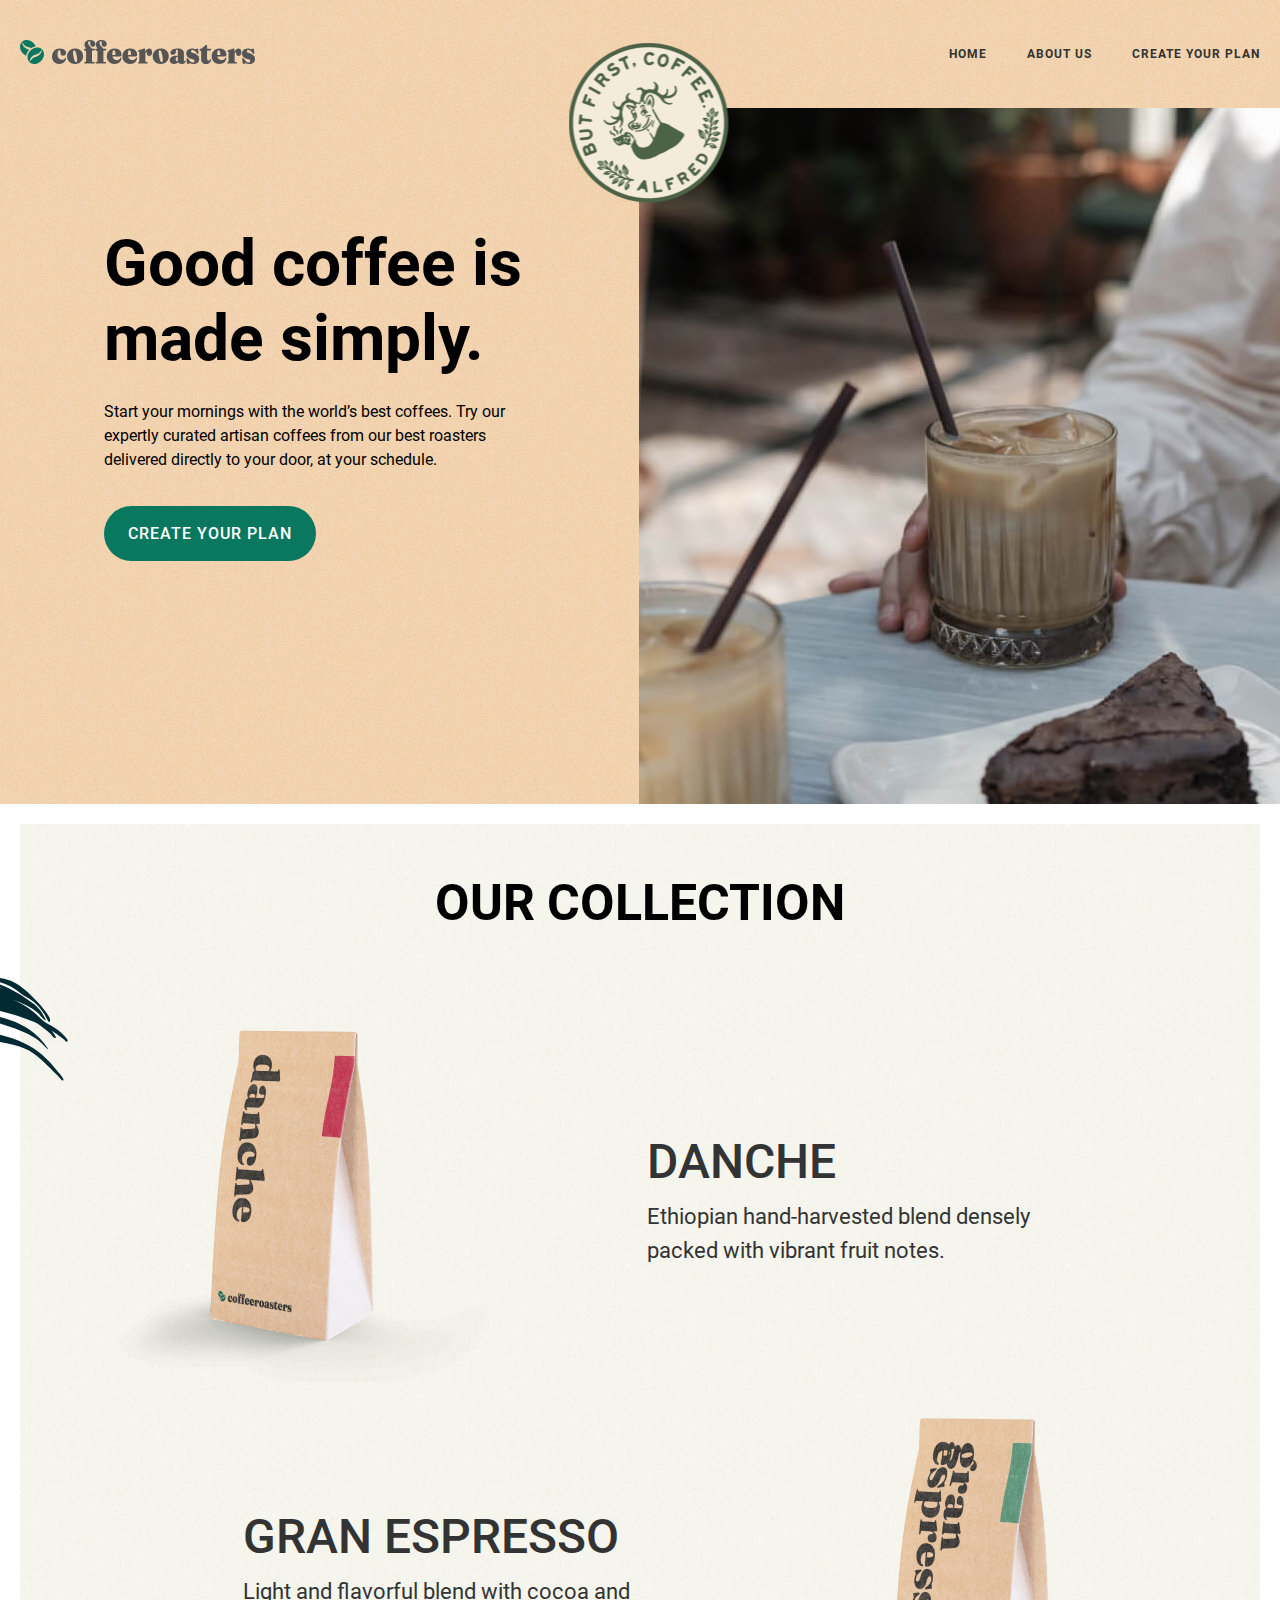
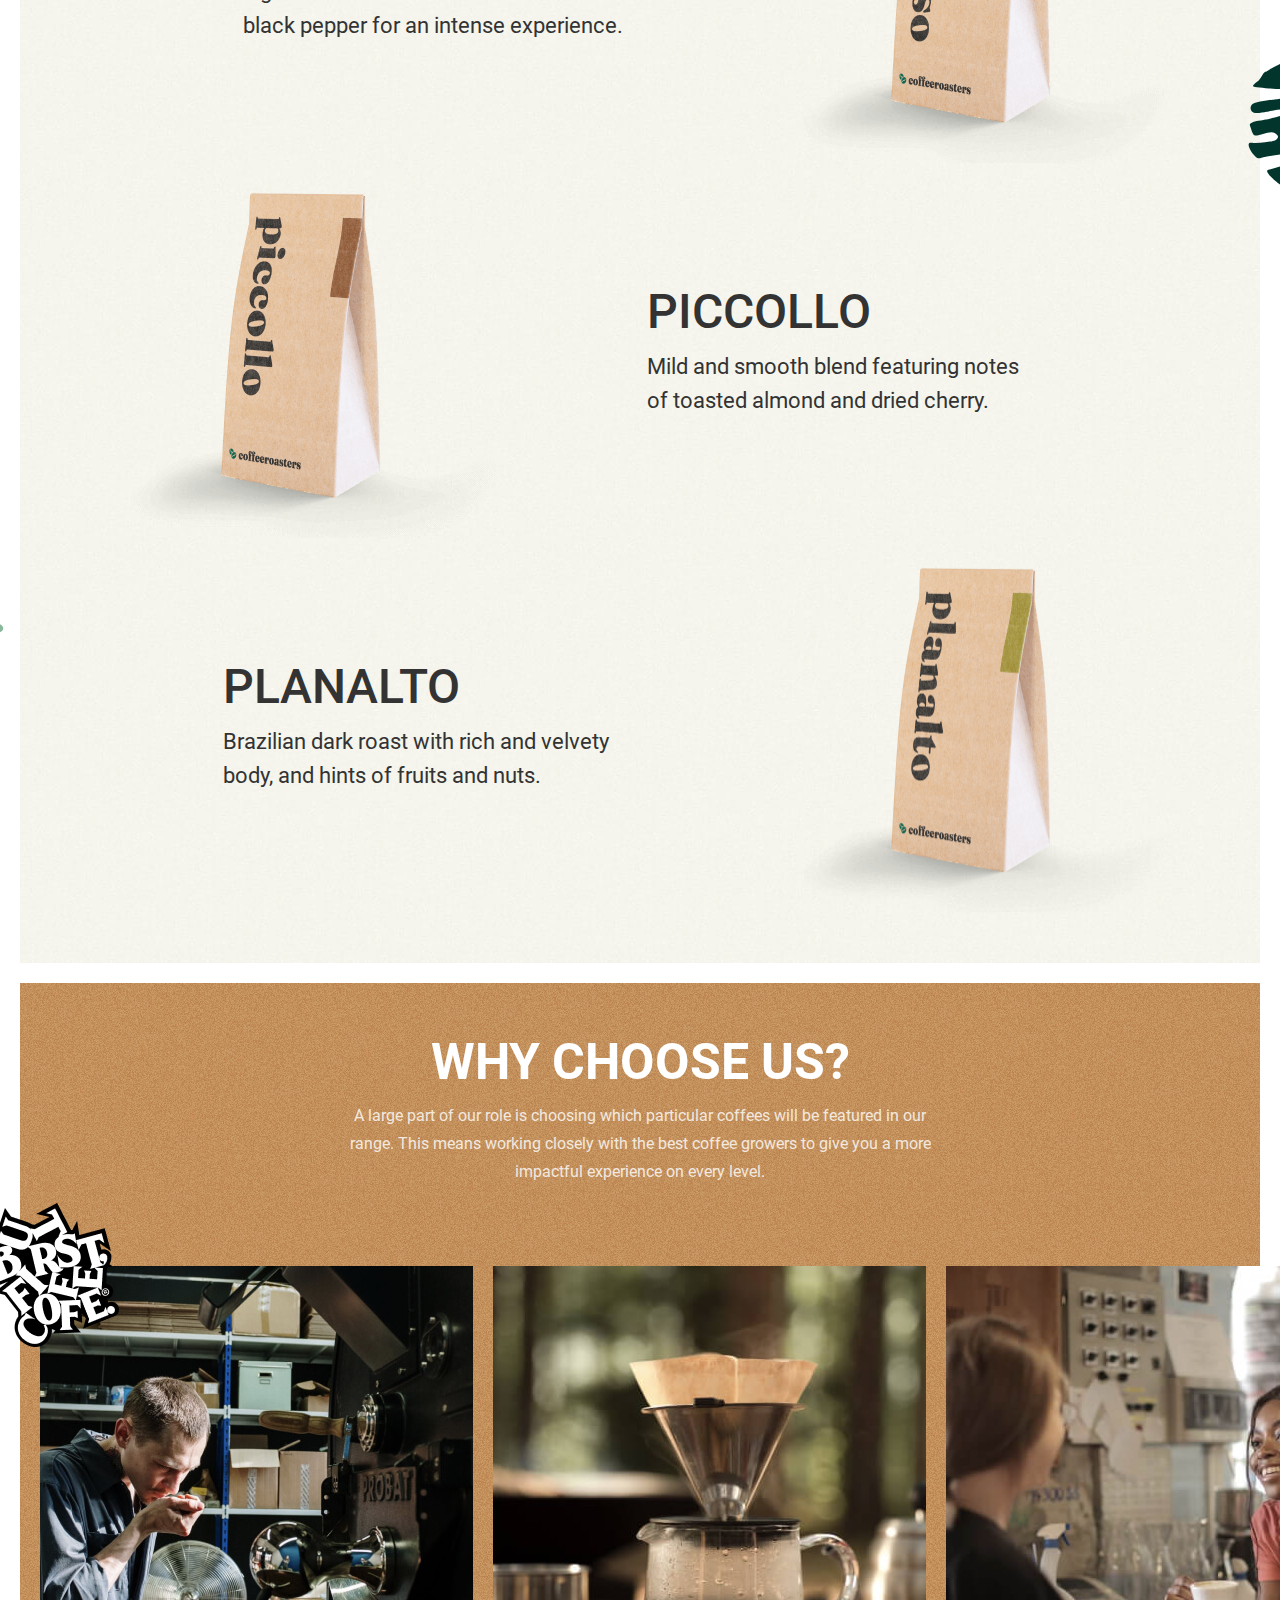
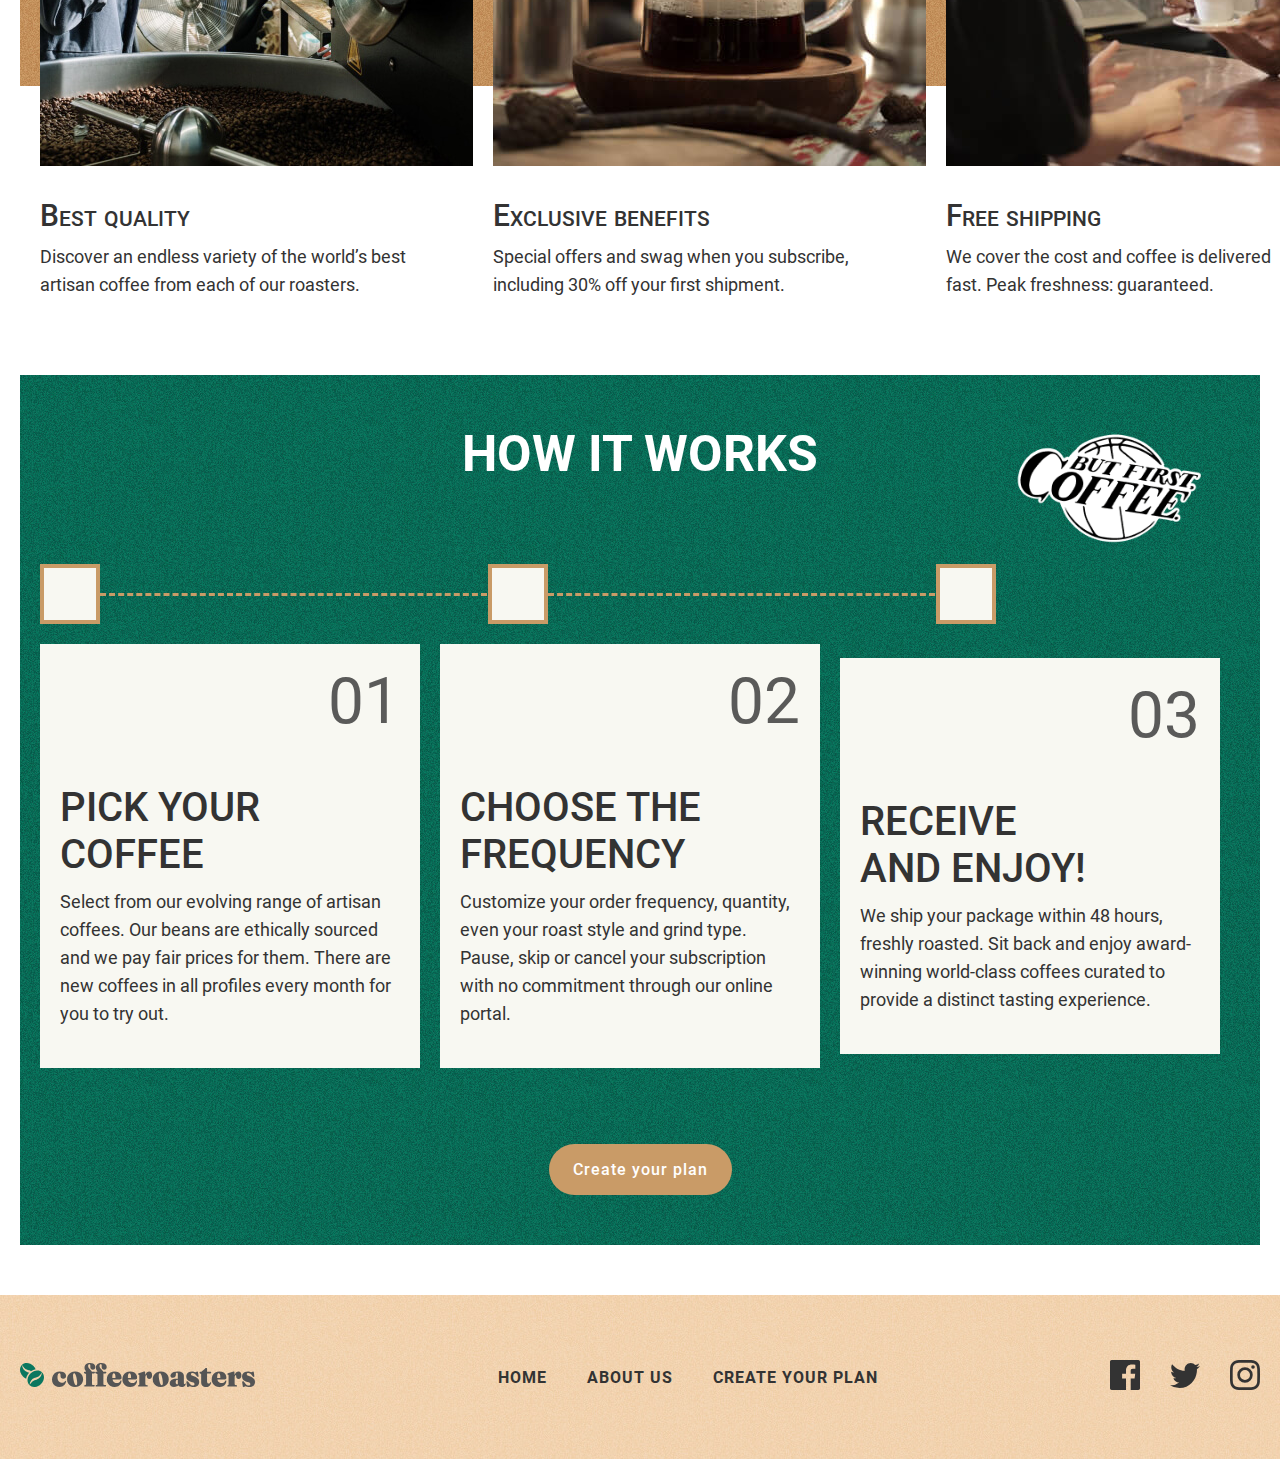
==== commit f11321c9: "Add About Section" ====
--- a/index.html
+++ b/index.html
@@ -7,8 +7,8 @@
     <meta name="viewport" content="width=device-width, initial-scale=1.0">
     <title>CoffeRoasters</title>
     <!-- <link rel="stylesheet" href="./css/normalize.css"> -->
-    <!-- <link rel="stylesheet" href="./css/main.css"> -->
-    <link rel="stylesheet" href="./css/main.min.css">
+    <link rel="stylesheet" href="./css/main.css">
+    <!-- <link rel="stylesheet" href="./css/main.min.css"> -->
 </head>
 
 <body>
@@ -22,10 +22,10 @@
                 <nav class="header-nav">
                     <ul class="header-list">
                         <li class="header-item">
-                            <a href="#">HOME</a>
+                            <a href="./index.html">HOME</a>
                         </li>
                         <li class="header-item">
-                            <a href="#">ABOUT US</a>
+                            <a href="./about.html">ABOUT US</a>
                         </li>
                         <li class="header-item">
                             <a href="#">CREATE YOUR PLAN</a>
@@ -219,10 +219,10 @@
                 </a>
                 <ul class="header-list">
                     <li class="header-item">
-                        <a href="#">HOME</a>
+                        <a href="./index.html">HOME</a>
                     </li>
                     <li class="header-item">
-                        <a href="#">ABOUT US</a>
+                        <a href="./about.html">ABOUT US</a>
                     </li>
                     <li class="header-item">
                         <a href="#">CREATE YOUR PLAN</a>
--- a/css/main.css
+++ b/css/main.css
@@ -1,10 +1,3 @@
-/*
-* Prefixed by https://autoprefixer.github.io
-* PostCSS: v8.4.14,
-* Autoprefixer: v10.4.7
-* Browsers: last 4 version
-*/
-
 :root {
     --main-black-color: #000000;
     --main-gray-color: #333333;
@@ -111,9 +104,6 @@
     display: -webkit-box;
     display: -ms-flexbox;
     display: flex;
-    -webkit-box-align: center;
-    -ms-flex-align: center;
-    align-items: center;
     -webkit-box-pack: justify;
     -ms-flex-pack: justify;
     justify-content: space-between;
@@ -128,7 +118,7 @@
 
 .hero-info {
     width: 545px;
-    padding-left: 84px;
+    padding: 122px 0 243px 84px;
 }
 
 .hero-info p {
@@ -163,10 +153,10 @@
 
 .hero-bg-box::before {
     content: '';
-    display: block;
     position: absolute;
     top: -65px;
     left: -70px;
+    display: block;
     width: 160px;
     height: 160px;
     background-image: url('../images/hero-round-img.png');
@@ -181,12 +171,12 @@
 }
 
 .collection-bg-box {
+    margin: 0 20px 0 20px;
+    padding: 50px 0;
     background-image: url('../images/gray-bg-img.jpg');
     background-repeat: no-repeat;
     background-position: center;
     background-size: cover;
-    margin: 0 20px 0 20px;
-    padding: 50px 0;
 }
 
 .collection-part h2 {
@@ -199,16 +189,16 @@
 }
 
 .collection-item {
-    display: -webkit-box;
-    display: -ms-flexbox;
-    display: flex;
-    -webkit-box-align: center;
-    -ms-flex-align: center;
-    align-items: center;
-    list-style: none;
     position: relative;
+    display: -webkit-box;
+    display: -ms-flexbox;
+    display: flex;
+    -webkit-box-align: center;
+    -ms-flex-align: center;
+    align-items: center;
     margin: 80px auto 0;
     width: 1120px;
+    list-style: none;
 }
 
 .collection-item:not(:first-child) {
@@ -283,6 +273,7 @@
     font-weight: 500;
     font-size: 48px;
     line-height: 56px;
+    text-transform: uppercase;
     font-variant: small-caps;
     color: var(--main-gray-color);
 }
@@ -309,9 +300,9 @@
 }
 
 .choose-text {
+    margin: 0 auto;
+    width: 581px;
     padding: 50px 0 500px;
-    width: 581px;
-    margin: 0 auto;
     text-align: center;
 }
 
@@ -324,13 +315,13 @@
 }
 
 .choose-text p {
+    margin-top: 10px;
     font-weight: 400;
     font-size: 16px;
     line-height: 28px;
     color: var(--main-white-color);
     mix-blend-mode: normal;
     opacity: 0.8;
-    margin-top: 10px;
 }
 
 .choose-list {
@@ -347,19 +338,19 @@
 }
 
 .choose-item {
+    position: relative;
+    margin-right: 20px;
     width: 433px;
-    margin-right: 20px;
-    position: relative;
 }
 
 .choose-item:nth-child(1):before {
     content: '';
-    background-image: url('../images/choose-absolute-img.png');
+    position: absolute;
+    top: -10%;
+    left: -14%;
     width: 140px;
     height: 144px;
-    position: absolute;
-    top: -10%;
-    left: -14%;
+    background-image: url('../images/choose-absolute-img.png');
 }
 
 .item-text-box {
@@ -410,7 +401,7 @@
     -ms-flex-pack: justify;
     justify-content: space-between;
     margin: 80px 0 20px 0;
-    width: 966px;
+    width: 956px;
 }
 
 .decoration-box {
@@ -428,11 +419,14 @@
     height: 60px;
     background-color: #F8F8F2;
     border: 4px solid var(--main-link-color);
+    -webkit-transition: .5s;
+    -o-transition: .5s;
+    transition: .5s;
 }
 
 .decoration-box-line {
-    border: 1px dashed var(--main-link-color);
-    width: 390px;
+    border-top: 3px dashed #c99b67;
+    width: 387px;
 }
 
 .how-it-work-list {
@@ -446,11 +440,18 @@
 }
 
 .how-it-works-item {
+    position: relative;
     margin-right: 20px;
     padding: 20px 20px 40px 20px;
     width: 433px;
     background-color: #F8F8F2;
-    position: relative;
+    -webkit-transition: .5s;
+    -o-transition: .5s;
+    transition: .5s;
+}
+
+.how-it-works-item:hover {
+    background-color: #F4D3B0;
 }
 
 .how-it-works-item:nth-child(3)::after {
@@ -476,15 +477,16 @@
 }
 
 .how-it-works-item-title-box {
-    width: 231px;
     margin: 45px 0 10px 0;
+    width: 245px;
 }
 
 .how-it-works-item-title-box h3 {
     font-weight: 500;
     font-size: 40px;
-    line-height: 37px;
+    line-height: 47px;
     font-variant: small-caps;
+    text-transform: uppercase;
     color: var(--main-gray-color);
 }
 
@@ -521,9 +523,9 @@
 /* End of How It Works */
 /* Start Footer Section */
 footer {
-    background-image: url('../images/orange-bg-img.jpg');
     margin-top: 50px;
     padding: 65px 0;
+    background-image: url('../images/orange-bg-img.jpg');
 }
 
 .foooter-part {
@@ -538,6 +540,12 @@
     justify-content: space-between;
 }
 
+.foooter-part .header-list a {
+    font-weight: 700;
+    font-size: 16px;
+    line-height: 19px;
+}
+
 .icon-list {
     display: -webkit-box;
     display: -ms-flexbox;
@@ -552,4 +560,197 @@
     margin-left: 30px;
 }
 
-/* End of Footer Section */+/* End of Footer Section */
+
+/* --------Start About Page --------- */
+
+/* Start About Hero Section */
+.about-hero-text {
+    width: 455px;
+    padding: 122px 0 225px 84px;
+}
+
+.about-bg-box {
+    left: 89.5px;
+}
+
+/* End of About Hero Section */
+
+/* Start Commitment Section */
+#commitment {
+    position: relative;
+    margin: 0 20px 0px 20px;
+    padding: 160px 0 200px 0;
+    background-image: url('../images/gray-bg-img.jpg');
+}
+
+.commitment-part {
+    display: flex;
+    align-items: center;
+    justify-content: space-around;
+}
+
+.commitment-part::before {
+    content: '';
+    position: absolute;
+    top: 43px;
+    left: -129px;
+    width: 402px;
+    height: 300px;
+    background-image: url('../images/collection-img-1.svg');
+    background-repeat: no-repeat;
+    background-size: contain;
+}
+
+.commitment-text {
+    width: 626px;
+}
+
+.commitment-text h2 {
+    font-weight: 700;
+    font-size: 48px;
+    line-height: 56px;
+    font-variant: small-caps;
+    /* text-transform: uppercase; */
+    color: var(--main-black-color);
+}
+
+.commitment-text p {
+    margin-top: 24px;
+    font-weight: 400;
+    font-size: 18px;
+    line-height: 30px;
+    color: var(--main-gray-color);
+}
+
+/* End of Commitment Section */
+
+/* Start Quality Section */
+#quality {
+    margin: 160px 20px 0 20px;
+    background-image: url('../images/choosebg-img.jpg');
+}
+
+.quality-part {
+    position: relative;
+    display: flex;
+    align-items: center;
+    /* justify-content: space-between; */
+    padding: 100px 0 118px 0;
+    color: var(--main-white-color);
+}
+
+.quality-text {
+    width: 639px;
+    margin-left: 90px;
+}
+
+.quality-title {
+    width: 397px;
+}
+
+.quality-title h2 {
+    font-weight: 700;
+    font-size: 40px;
+    line-height: 59px;
+    text-transform: uppercase;
+    color: var(--main-white-color);
+}
+
+.quality-text p {
+    margin-top: 24px;
+    font-weight: 400;
+    font-size: 18px;
+    line-height: 30px;
+    color: var(--main-white-color);
+    mix-blend-mode: normal;
+    opacity: 0.8;
+}
+
+.quality-img {
+    position: absolute;
+    top: -80px;
+    right: 0;
+}
+
+/* End of Quality Section */
+
+/* Start Headquarter Section */
+#headquarter {
+    margin: 20px 20px 50px 20px;
+    background-image: url('../images/how-it-work-bg-img.jpg');
+}
+
+.headquarter-part {
+    padding: 70px 0 100px 0;
+}
+
+.headquarter-part h2 {
+    font-weight: 700;
+    font-size: 40px;
+    line-height: 59px;
+    text-align: center;
+    /* font-variant: small-caps; */
+    text-transform: uppercase;
+    color: var(--main-white-color);
+}
+
+.headquarter-list {
+    display: flex;
+    align-items: center;
+    justify-content: space-between;
+    margin-top: 80px;
+}
+
+.headquarter-item {
+    width: 433px;
+    background-color: #F8F8F2;
+    position: relative;
+    padding: 140px 0 40px 20px;
+}
+
+.canada-item,
+.australia-item {
+    padding-top: 187px;
+}
+
+.headquarter-item::before {
+    content: '';
+    position: absolute;
+    top: 45px;
+    right: 55px;
+    width: 120px;
+    height: 143px;
+    background-image: url('../images/uk-map.svg');
+    background-repeat: no-repeat;
+}
+
+.canada-item::before {
+    background-image: url('../images/canada-map.svg');
+}
+
+.australia-item::before {
+    background-image: url('../images/australia-map.svg');
+}
+
+.uk-item-title {
+    width: 231px;
+}
+
+.headquarter-item h3 {
+    margin-bottom: 10px;
+    font-weight: 500;
+    font-size: 40px;
+    line-height: 47px;
+    color: var(--main-gray-color);
+}
+
+.headquarter-item-text p {
+    font-weight: 400;
+    font-size: 18px;
+    line-height: 28px;
+    color: var(--main-gray-color);
+}
+
+/* End of Headquarter Section */
+/* --------End of About Page --------- */--- a/css/main.min.css
+++ b/css/main.min.css
@@ -1 +1 @@
-/*! normalize.css v8.0.1 | MIT License | github.com/necolas/normalize.css */button,hr,input{overflow:visible}progress,sub,sup{vertical-align:baseline}[type=checkbox],[type=radio],legend{box-sizing:border-box;padding:0}*,legend{padding:0}*,body{margin:0}.collection-item:first-child::before,.collection-item:nth-child(2)::after,.collection-item:nth-child(4)::before{position:absolute;background-size:contain;content:'';background-repeat:no-repeat}.choose-part,.collection-item,.hero-bg-box,sub,sup{position:relative}.choose-text,.how-it-works-text{text-align:center}#hero,footer,header{background-image:url('../images/orange-bg-img.jpg')}html{line-height:1.15;-webkit-text-size-adjust:100%}.header-part img,details,main{display:block}h1{font-size:2em;margin:.67em 0}hr{box-sizing:content-box;height:0}code,kbd,pre,samp{font-family:monospace,monospace;font-size:1em}a{background-color:transparent}abbr[title]{border-bottom:none;text-decoration:underline;text-decoration:underline dotted}b,strong{font-weight:bolder}small{font-size:80%}sub,sup{font-size:75%;line-height:0}sub{bottom:-.25em}sup{top:-.5em}img{border-style:none}button,input,optgroup,select,textarea{font-family:inherit;font-size:100%;line-height:1.15;margin:0}button,select{text-transform:none}[type=button],[type=reset],[type=submit],button{-webkit-appearance:button}[type=button]::-moz-focus-inner,[type=reset]::-moz-focus-inner,[type=submit]::-moz-focus-inner,button::-moz-focus-inner{border-style:none;padding:0}[type=button]:-moz-focusring,[type=reset]:-moz-focusring,[type=submit]:-moz-focusring,button:-moz-focusring{outline:ButtonText dotted 1px}fieldset{padding:.35em .75em .625em}legend{color:inherit;display:table;max-width:100%;white-space:normal}textarea{overflow:auto}[type=number]::-webkit-inner-spin-button,[type=number]::-webkit-outer-spin-button{height:auto}[type=search]{-webkit-appearance:textfield;outline-offset:-2px}[type=search]::-webkit-search-decoration{-webkit-appearance:none}::-webkit-file-upload-button{-webkit-appearance:button;font:inherit}summary{display:list-item}[hidden],template{display:none}:root{--main-black-color:#000000;--main-gray-color:#333333;--main-white-color:#ffffff;--main-link-color:#C99B67}@font-face{font-family:Roboto;font-style:normal;font-weight:400;src:url('../fonts/roboto-v30-latin-regular.woff2') format('woff2'),url('../fonts/roboto-v30-latin-regular.woff') format('woff')}@font-face{font-family:Roboto;font-style:normal;font-weight:500;src:url('../fonts/roboto-v30-latin-500.woff2') format('woff2'),url('../fonts/roboto-v30-latin-500.woff') format('woff')}@font-face{font-family:Roboto;font-style:normal;font-weight:700;src:url('../fonts/roboto-v30-latin-700.woff2') format('woff2'),url('../fonts/roboto-v30-latin-700.woff') format('woff')}*{-webkit-box-sizing:border-box;box-sizing:border-box}body{font-family:Roboto,Arial,sans-serif}.container{max-width:1380px;margin:0 auto;padding:0 20px}header{padding:40px 0}.foooter-part,.header-part,.hero-part{display:-webkit-box;display:-ms-flexbox;display:flex;-webkit-box-align:center;-ms-flex-align:center;align-items:center;-webkit-box-pack:justify;-ms-flex-pack:justify;justify-content:space-between}.header-list,.how-it-work-list,.icon-list{display:-webkit-box;display:-ms-flexbox;display:flex;-webkit-box-align:center;-ms-flex-align:center;align-items:center;list-style:none}.header-item{margin-left:40px}.header-item a{font-weight:700;font-size:12px;line-height:14px;letter-spacing:1px;color:var(--main-gray-color);text-decoration:none}.hero-info h1,.hero-info p{color:var(--main-black-color)}#hero{margin-bottom:20px}.hero-info h1{font-weight:700;font-size:64px;line-height:75px}.hero-info a,.hero-info p{font-size:16px;mix-blend-mode:normal}.hero-info{width:545px;padding-left:84px}.hero-info p{margin:24px 0 34px;font-weight:400;line-height:24px}.hero-info a,.how-it-works-link{line-height:19px;letter-spacing:1px;text-decoration:none}.hero-info a{display:inline-block;padding:18px 24px;font-weight:500;color:var(--main-white-color);background:#0a775f;border-radius:100px}.hero-bg-box{left:89px;top:4px}.hero-bg-box::before{content:'';display:block;position:absolute;top:-65px;left:-70px;width:160px;height:160px;background-image:url('../images/hero-round-img.png');background-position:center}#collection{overflow:hidden}.collection-bg-box{background-image:url('../images/gray-bg-img.jpg');background-repeat:no-repeat;background-position:center;background-size:cover;margin:0 20px;padding:50px 0}.collection-part h2{font-weight:700;font-size:50px;line-height:59px;text-align:center;font-variant:small-caps;color:var(--main-black-color)}.collection-item{display:-webkit-box;display:-ms-flexbox;display:flex;-webkit-box-align:center;-ms-flex-align:center;align-items:center;list-style:none;margin:80px auto 0;width:1120px}.collection-item:not(:first-child){margin-top:0}.collection-item:first-child::before{top:-130px;left:-312px;width:402px;height:300px;background-image:url('../images/collection-img-1.svg')}.collection-item:nth-child(2)::after{bottom:-280px;right:-412px;width:392px;height:477px;background-image:url('../images/collection-img-2.svg')}.collection-item:nth-child(4)::before{top:0;left:-370px;width:316px;height:269px;background-image:url('../images/collection-img-3.svg')}.collection-item:nth-child(2n){-webkit-box-orient:horizontal;-webkit-box-direction:reverse;-ms-flex-direction:row-reverse;flex-direction:row-reverse}.choose-list,.decoration-boxes{display:-webkit-box;display:-ms-flexbox;-webkit-box-align:center}.collection-item:first-child .collection-item-info{width:453px}.collection-item:nth-child(2) .collection-item-info,.collection-item:nth-child(3) .collection-item-info{width:390px}.collection-item:nth-child(4) .collection-item-info{width:410px}.collection-item:nth-child(odd) .collection-item-info{margin-left:117px}.collection-item:nth-child(2n) .collection-item-info{margin-right:117px}.collection-item-info h3{font-weight:500;font-size:48px;line-height:56px;font-variant:small-caps;color:var(--main-gray-color)}.collection-item-info p{margin-top:10px;font-weight:400;font-size:22px;line-height:34px;color:var(--main-gray-color)}.choose-part-main{margin:20px 20px 0;background-image:url('../images/choosebg-img.jpg')}.choose-text{padding:50px 0 500px;width:581px;margin:0 auto}.choose-text h2,.how-it-works-text h2{font-weight:700;font-size:50px;line-height:59px;color:var(--main-white-color)}.choose-text p,.how-it-works-link{font-size:16px;color:var(--main-white-color)}.choose-text p{font-weight:400;line-height:28px;mix-blend-mode:normal;opacity:.8;margin-top:10px}.choose-list{position:absolute;top:283px;left:0;display:flex;-ms-flex-align:center;align-items:center;list-style:none}.choose-item{width:433px;margin-right:20px;position:relative}.choose-item:first-child:before{content:'';background-image:url('../images/choose-absolute-img.png');width:140px;height:144px;position:absolute;top:-10%;left:-14%}.item-text-box{width:377px}.item-text-box-last{width:334px}.item-text-box h3{margin:28px 0 10px;font-weight:500;font-size:30px;line-height:35px;font-variant:small-caps;color:var(--main-gray-color)}.how-it-works-item p:last-child,.item-text-box p{font-weight:400;font-size:18px;line-height:28px;color:var(--main-gray-color)}.how-it-works-main-part{margin:289px 20px 0;background-image:url('../images/how-it-work-bg-img.jpg');padding:50px 0}.decoration-boxes{display:flex;-ms-flex-align:center;align-items:center;-webkit-box-pack:justify;-ms-flex-pack:justify;justify-content:space-between;margin:80px 0 20px;width:966px}.decoration-box{display:-webkit-box;display:-ms-flexbox;display:flex;-webkit-box-align:center;-ms-flex-align:center;align-items:center}.decoration-main-box{display:inline-block;width:60px;height:60px;background-color:#f8f8f2;border:4px solid var(--main-link-color)}.decoration-box-line{border:1px dashed var(--main-link-color);width:390px}.how-it-works-item{margin-right:20px;padding:20px 20px 40px;width:433px;background-color:#f8f8f2;position:relative}.how-it-works-item:nth-child(3)::after{position:absolute;top:-60%;right:5%;content:'';width:192px;height:130px;background-image:url('../images/how-it-works-absolute-img.png');background-size:202px 160px;background-position:center;background-repeat:no-repeat}.how-it-works-item p:first-child{font-weight:400;font-size:64px;line-height:75px;color:var(--main-gray-color);opacity:.8;text-align:right}.how-it-works-item-title-box{width:231px;margin:45px 0 10px}.how-it-works-item-title-box h3{font-weight:500;font-size:40px;line-height:37px;font-variant:small-caps;color:var(--main-gray-color)}.how-it-works-link-box{display:-webkit-box;display:-ms-flexbox;display:flex;-webkit-box-pack:center;-ms-flex-pack:center;justify-content:center;margin-top:76px}.how-it-works-link{display:inline-block;padding:16px 24px;font-weight:500;background-color:var(--main-link-color);border-radius:100px}footer{margin-top:50px;padding:65px 0}.icon-item{margin-left:30px}+/*! normalize.css v8.0.1 | MIT License | github.com/necolas/normalize.css */button,hr,input{overflow:visible}progress,sub,sup{vertical-align:baseline}[type=checkbox],[type=radio],legend{box-sizing:border-box;padding:0}*,legend{padding:0}*,body{margin:0}.collection-item:first-child::before,.collection-item:nth-child(2)::after,.collection-item:nth-child(4)::before{position:absolute;background-size:contain;content:'';background-repeat:no-repeat}.choose-part,.collection-item,.hero-bg-box,sub,sup{position:relative}.choose-text,.how-it-works-text{text-align:center}#hero,footer,header{background-image:url('../images/orange-bg-img.jpg')}html{line-height:1.15;-webkit-text-size-adjust:100%}.header-part img,details,main{display:block}h1{font-size:2em;margin:.67em 0}hr{box-sizing:content-box;height:0}code,kbd,pre,samp{font-family:monospace,monospace;font-size:1em}a{background-color:transparent}abbr[title]{border-bottom:none;text-decoration:underline;text-decoration:underline dotted}.header-item a,.hero-info a,.how-it-works-link{letter-spacing:1px;text-decoration:none}b,strong{font-weight:bolder}small{font-size:80%}sub,sup{font-size:75%;line-height:0}sub{bottom:-.25em}sup{top:-.5em}img{border-style:none}button,input,optgroup,select,textarea{font-family:inherit;font-size:100%;line-height:1.15;margin:0}button,select{text-transform:none}[type=button],[type=reset],[type=submit],button{-webkit-appearance:button}[type=button]::-moz-focus-inner,[type=reset]::-moz-focus-inner,[type=submit]::-moz-focus-inner,button::-moz-focus-inner{border-style:none;padding:0}[type=button]:-moz-focusring,[type=reset]:-moz-focusring,[type=submit]:-moz-focusring,button:-moz-focusring{outline:ButtonText dotted 1px}fieldset{padding:.35em .75em .625em}legend{color:inherit;display:table;max-width:100%;white-space:normal}textarea{overflow:auto}[type=number]::-webkit-inner-spin-button,[type=number]::-webkit-outer-spin-button{height:auto}[type=search]{-webkit-appearance:textfield;outline-offset:-2px}[type=search]::-webkit-search-decoration{-webkit-appearance:none}::-webkit-file-upload-button{-webkit-appearance:button;font:inherit}summary{display:list-item}[hidden],template{display:none}:root{--main-black-color:#000000;--main-gray-color:#333333;--main-white-color:#ffffff;--main-link-color:#C99B67}@font-face{font-family:Roboto;font-style:normal;font-weight:400;src:url('../fonts/roboto-v30-latin-regular.woff2') format('woff2'),url('../fonts/roboto-v30-latin-regular.woff') format('woff')}@font-face{font-family:Roboto;font-style:normal;font-weight:500;src:url('../fonts/roboto-v30-latin-500.woff2') format('woff2'),url('../fonts/roboto-v30-latin-500.woff') format('woff')}@font-face{font-family:Roboto;font-style:normal;font-weight:700;src:url('../fonts/roboto-v30-latin-700.woff2') format('woff2'),url('../fonts/roboto-v30-latin-700.woff') format('woff')}*{-webkit-box-sizing:border-box;box-sizing:border-box}body{font-family:Roboto,Arial,sans-serif}.container{max-width:1380px;margin:0 auto;padding:0 20px}header{padding:40px 0}.foooter-part,.header-part{display:-webkit-box;display:-ms-flexbox;display:flex;-webkit-box-align:center;-ms-flex-align:center;align-items:center;-webkit-box-pack:justify;-ms-flex-pack:justify;justify-content:space-between}.header-list,.how-it-work-list,.icon-list{display:-webkit-box;display:-ms-flexbox;display:flex;-webkit-box-align:center;-ms-flex-align:center;align-items:center;list-style:none}.header-item{margin-left:40px}.header-item a{font-weight:700;font-size:12px;line-height:14px;color:var(--main-gray-color)}.hero-info h1,.hero-info p{color:var(--main-black-color)}#hero{margin-bottom:20px}.hero-part{display:-webkit-box;display:-ms-flexbox;display:flex;-webkit-box-pack:justify;-ms-flex-pack:justify;justify-content:space-between}.hero-info h1{font-weight:700;font-size:64px;line-height:75px}.hero-info a,.hero-info p{font-size:16px;mix-blend-mode:normal}.hero-info{width:545px;padding:122px 0 243px 84px}.hero-info p{margin:24px 0 34px;font-weight:400;line-height:24px}.hero-info a{display:inline-block;padding:18px 24px;font-weight:500;line-height:19px;color:var(--main-white-color);background:#0a775f;border-radius:100px}.hero-bg-box{left:89px;top:4px}.hero-bg-box::before{content:'';position:absolute;top:-65px;left:-70px;display:block;width:160px;height:160px;background-image:url('../images/hero-round-img.png');background-position:center}#collection{overflow:hidden}.collection-bg-box{margin:0 20px;padding:50px 0;background-image:url('../images/gray-bg-img.jpg');background-repeat:no-repeat;background-position:center;background-size:cover}.collection-part h2{font-weight:700;font-size:50px;line-height:59px;text-align:center;font-variant:small-caps;color:var(--main-black-color)}.collection-item{display:-webkit-box;display:-ms-flexbox;display:flex;-webkit-box-align:center;-ms-flex-align:center;align-items:center;margin:80px auto 0;width:1120px;list-style:none}.collection-item:not(:first-child){margin-top:0}.collection-item:first-child::before{top:-130px;left:-312px;width:402px;height:300px;background-image:url('../images/collection-img-1.svg')}.collection-item:nth-child(2)::after{bottom:-280px;right:-412px;width:392px;height:477px;background-image:url('../images/collection-img-2.svg')}.collection-item:nth-child(4)::before{top:0;left:-370px;width:316px;height:269px;background-image:url('../images/collection-img-3.svg')}.collection-item:nth-child(2n){-webkit-box-orient:horizontal;-webkit-box-direction:reverse;-ms-flex-direction:row-reverse;flex-direction:row-reverse}.choose-list,.decoration-boxes{display:-webkit-box;display:-ms-flexbox;-webkit-box-align:center}.collection-item:first-child .collection-item-info{width:453px}.collection-item:nth-child(2) .collection-item-info,.collection-item:nth-child(3) .collection-item-info{width:390px}.collection-item:nth-child(4) .collection-item-info{width:410px}.collection-item:nth-child(odd) .collection-item-info{margin-left:117px}.collection-item:nth-child(2n) .collection-item-info{margin-right:117px}.collection-item-info h3{font-weight:500;font-size:48px;line-height:56px;text-transform:uppercase;font-variant:small-caps;color:var(--main-gray-color)}.collection-item-info p{margin-top:10px;font-weight:400;font-size:22px;line-height:34px;color:var(--main-gray-color)}.choose-part-main{margin:20px 20px 0;background-image:url('../images/choosebg-img.jpg')}.choose-text{margin:0 auto;width:581px;padding:50px 0 500px}.choose-text h2,.how-it-works-text h2{font-weight:700;font-size:50px;line-height:59px;color:var(--main-white-color)}.choose-text p{margin-top:10px;font-weight:400;font-size:16px;line-height:28px;color:var(--main-white-color);mix-blend-mode:normal;opacity:.8}.choose-list{position:absolute;top:283px;left:0;display:flex;-ms-flex-align:center;align-items:center;list-style:none}.choose-item{position:relative;margin-right:20px;width:433px}.choose-item:first-child:before{content:'';position:absolute;top:-10%;left:-14%;width:140px;height:144px;background-image:url('../images/choose-absolute-img.png')}.item-text-box{width:377px}.item-text-box-last{width:334px}.item-text-box h3{margin:28px 0 10px;font-weight:500;font-size:30px;line-height:35px;font-variant:small-caps;color:var(--main-gray-color)}.how-it-works-item p:last-child,.item-text-box p{font-weight:400;font-size:18px;line-height:28px;color:var(--main-gray-color)}.how-it-works-main-part{margin:289px 20px 0;background-image:url('../images/how-it-work-bg-img.jpg');padding:50px 0}.decoration-boxes{display:flex;-ms-flex-align:center;align-items:center;-webkit-box-pack:justify;-ms-flex-pack:justify;justify-content:space-between;margin:80px 0 20px;width:956px}.decoration-box{display:-webkit-box;display:-ms-flexbox;display:flex;-webkit-box-align:center;-ms-flex-align:center;align-items:center}.decoration-main-box{display:inline-block;width:60px;height:60px;background-color:#f8f8f2;border:4px solid var(--main-link-color);-webkit-transition:.5s;-o-transition:.5s;transition:.5s}.decoration-box-line{border-top:3px dashed #c99b67;width:387px}.how-it-works-item{position:relative;margin-right:20px;padding:20px 20px 40px;width:433px;background-color:#f8f8f2;-webkit-transition:.5s;-o-transition:.5s;transition:.5s}.how-it-works-item:hover{background-color:#f4d3b0}.how-it-works-item:nth-child(3)::after{position:absolute;top:-60%;right:5%;content:'';width:192px;height:130px;background-image:url('../images/how-it-works-absolute-img.png');background-size:202px 160px;background-position:center;background-repeat:no-repeat}.how-it-works-item p:first-child{font-weight:400;font-size:64px;line-height:75px;color:var(--main-gray-color);opacity:.8;text-align:right}.how-it-works-item-title-box{margin:45px 0 10px;width:245px}.how-it-works-item-title-box h3{font-weight:500;font-size:40px;line-height:47px;font-variant:small-caps;text-transform:uppercase;color:var(--main-gray-color)}.how-it-works-link-box{display:-webkit-box;display:-ms-flexbox;display:flex;-webkit-box-pack:center;-ms-flex-pack:center;justify-content:center;margin-top:76px}.how-it-works-link{display:inline-block;padding:16px 24px;font-weight:500;font-size:16px;line-height:19px;color:var(--main-white-color);background-color:var(--main-link-color);border-radius:100px}footer{margin-top:50px;padding:65px 0}.foooter-part .header-list a{font-weight:700;font-size:16px;line-height:19px}.icon-item{margin-left:30px}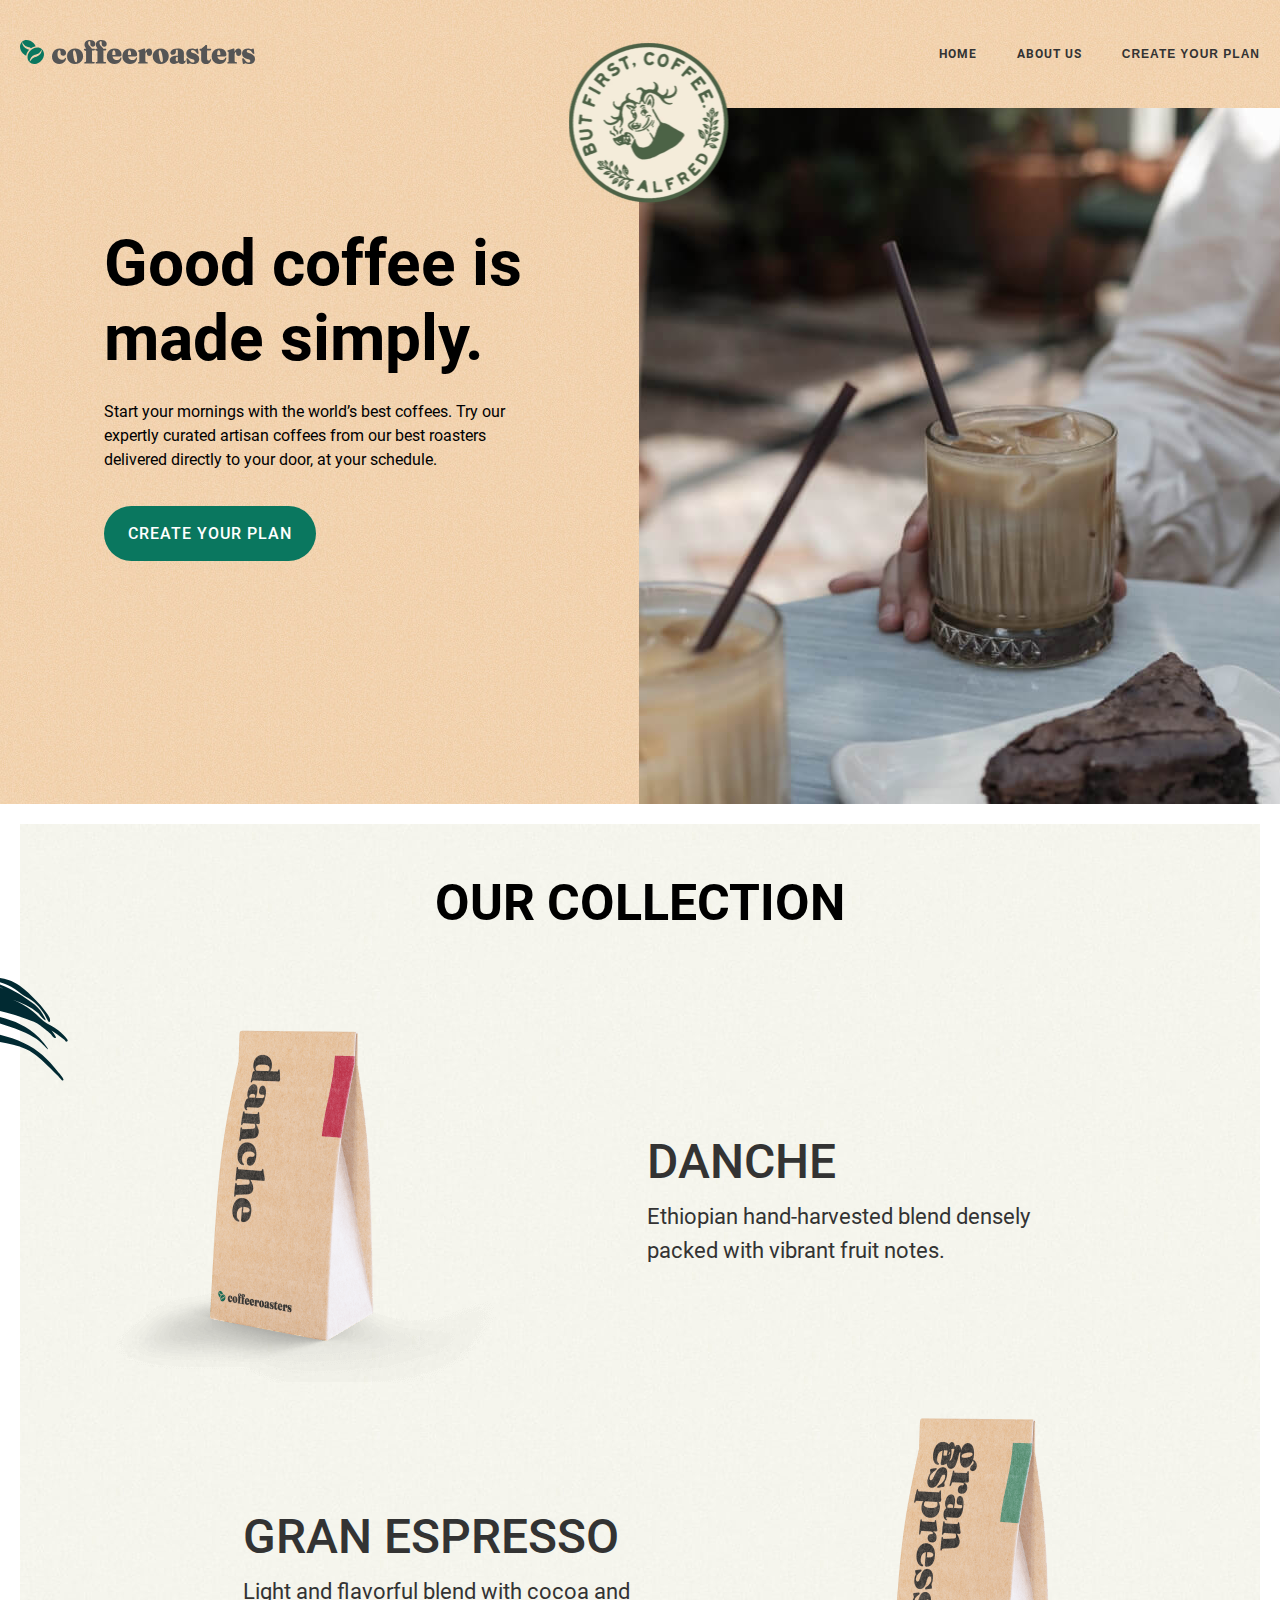
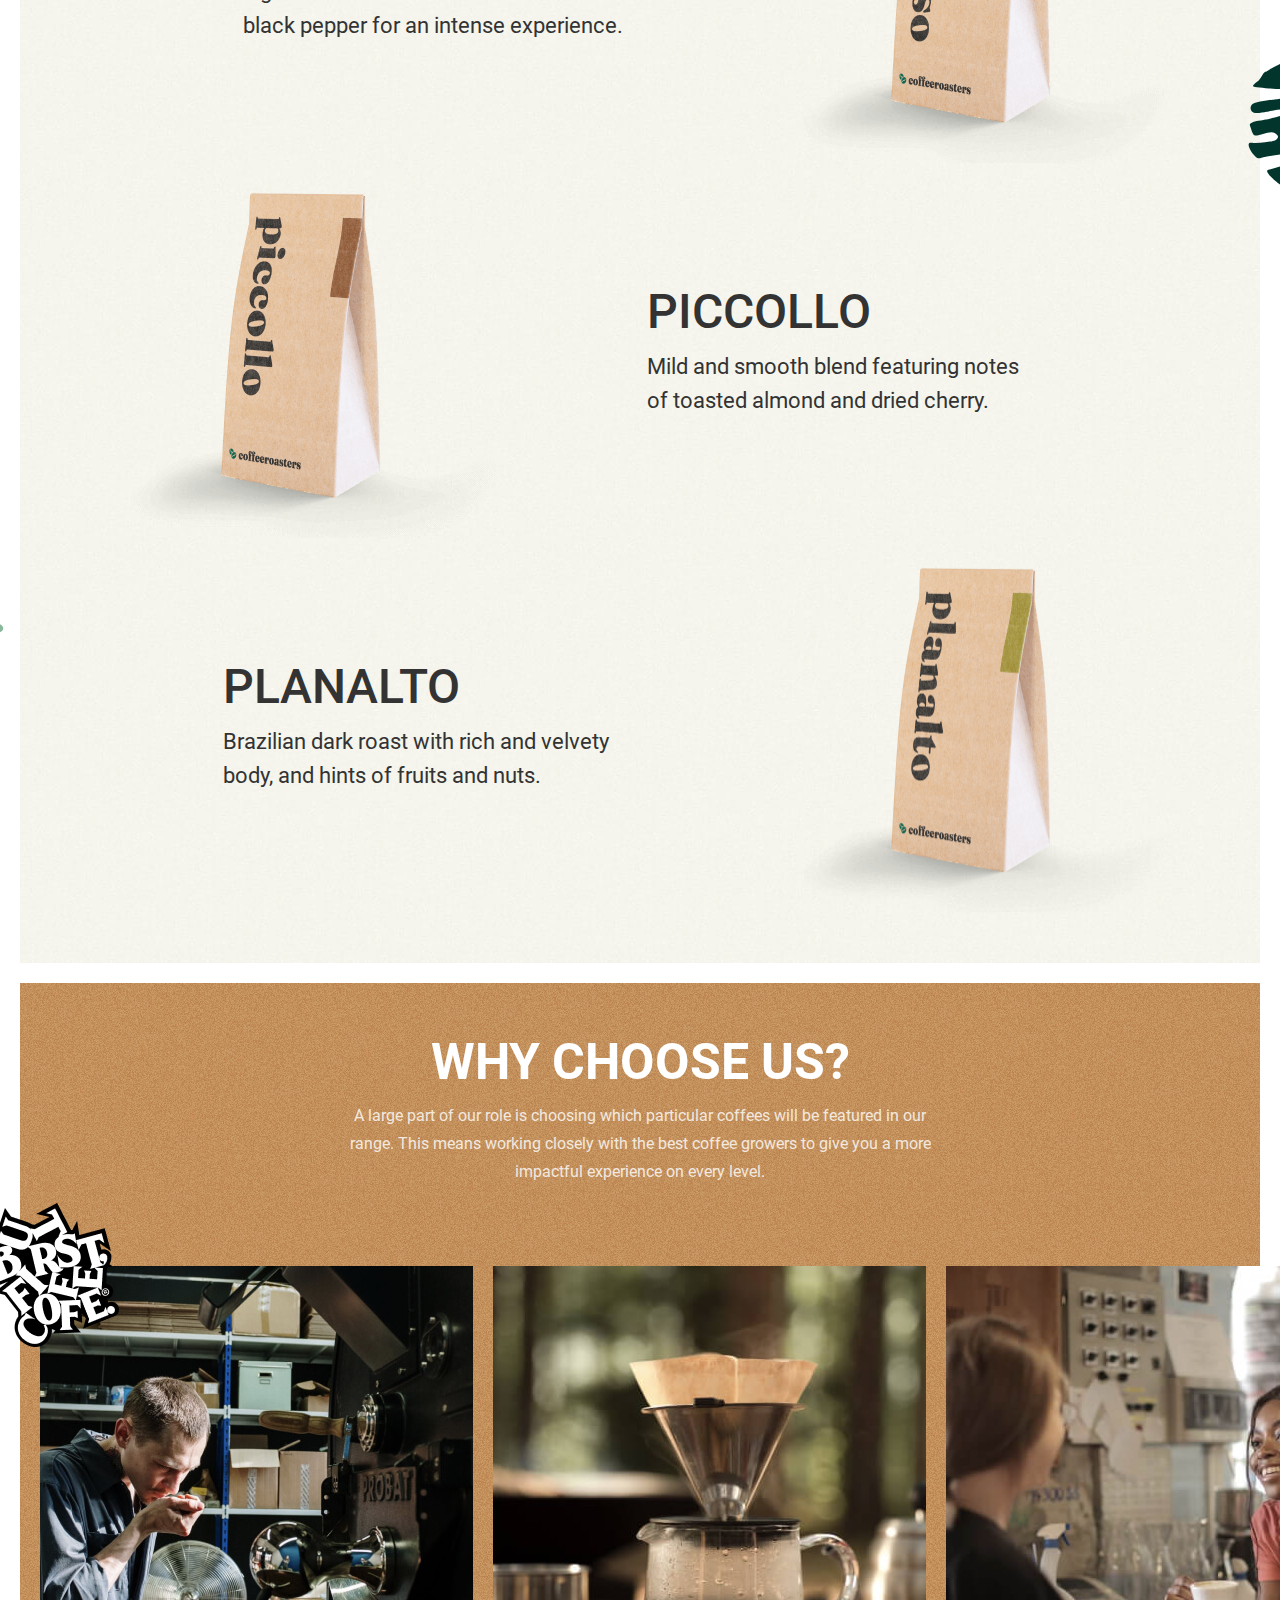
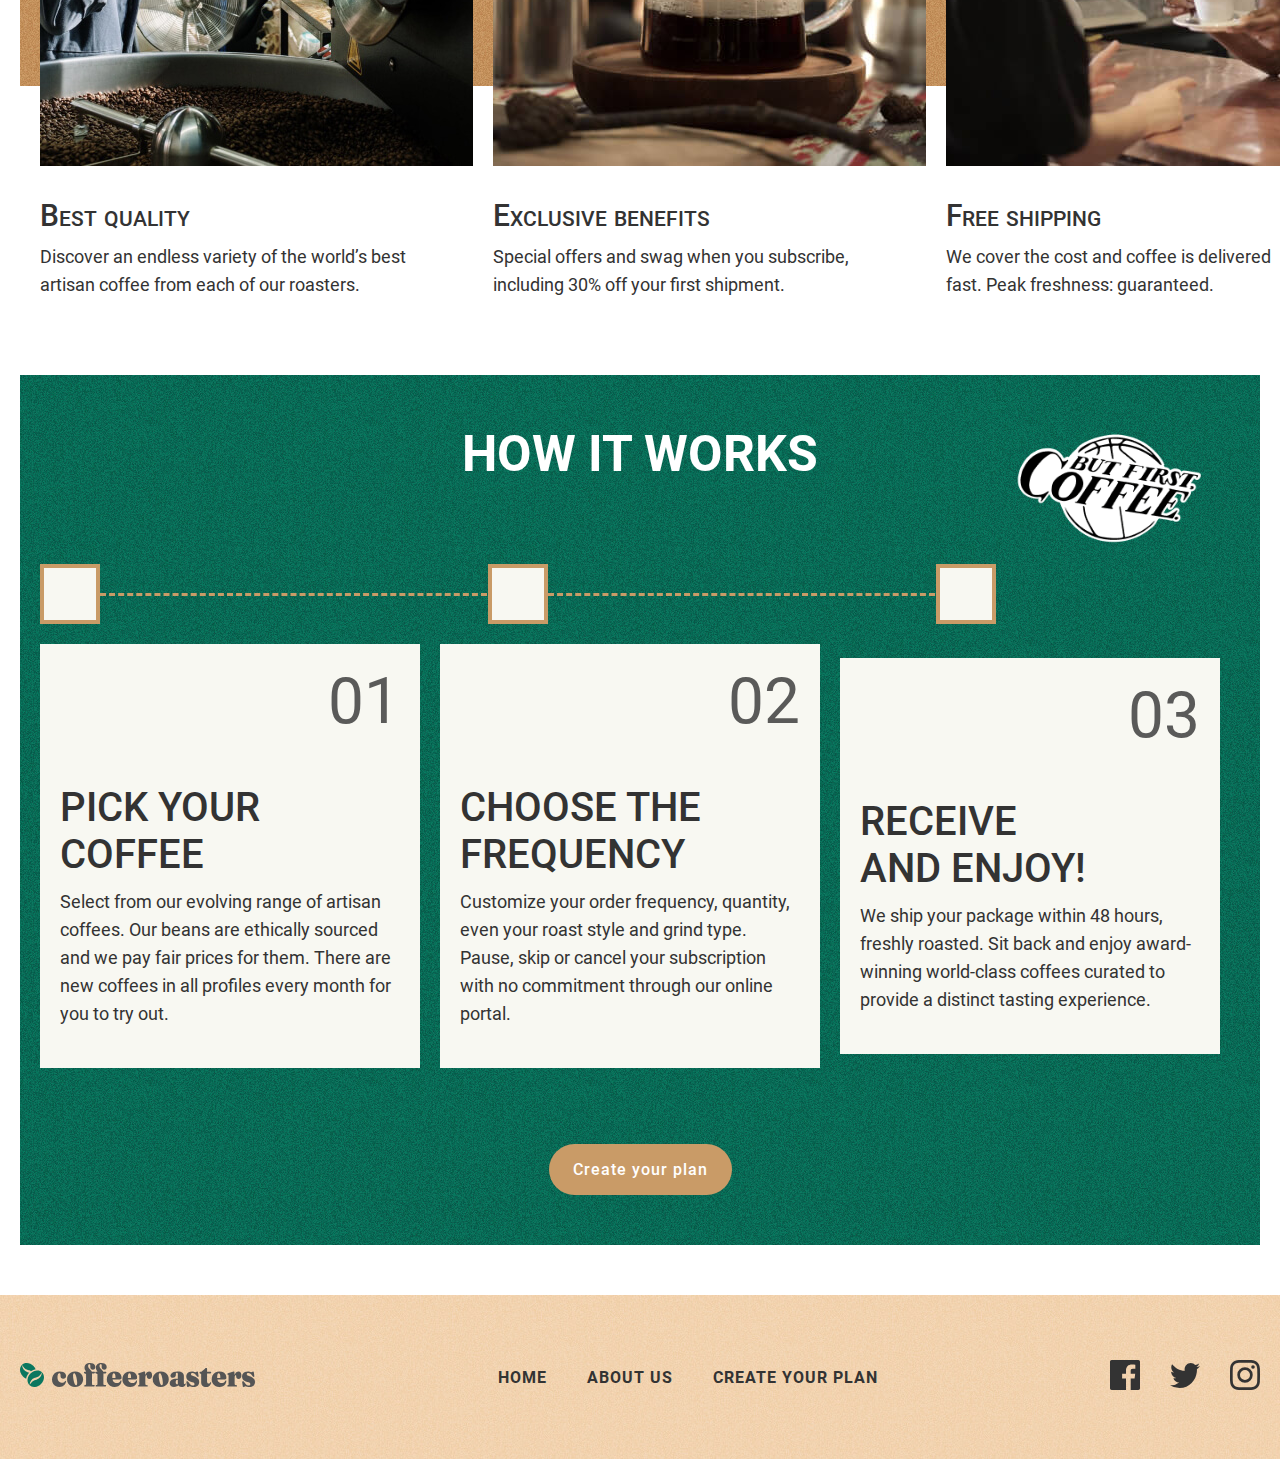
==== commit 86ef7482: "Add modal window" ====
--- a/index.html
+++ b/index.html
@@ -28,8 +28,11 @@
                             <a href="./about.html">ABOUT US</a>
                         </li>
                         <li class="header-item">
-                            <a href="#">CREATE YOUR PLAN</a>
+                            <!-- <a href="#">CREATE YOUR PLAN</a> -->
+                            <!-- Vaqtinchalikka qo'yilgan btn -->
+                            <button type="button" class="modal-open-btn">CREATE YOUR PLAN</button>
                         </li>
+
                     </ul>
                 </nav>
             </div>
@@ -249,6 +252,34 @@
         </div>
     </footer>
     <!-- End of Footer Section -->
+
+
+
+    <!-- Modal -->
+    <div class="modal-main">
+        <div class="modal">
+            <div class="modal-title">
+                <h3>order Summary</h3>
+            </div>
+            <div class="modal-text">
+                <div class="modal-text-quote">
+                    <p>“I drink my coffee as <span>Filter</span>, with a <span>Decaf</span> type of bean.
+                        <span>250g</span>
+                        ground ala <span>Cafetiére</span>, sent to me <span>Every Week</span>.”</p>
+                </div>
+                <p class="modal-info-text">Is this correct? You can proceed to checkout or go back to plan selection if
+                    something is off.
+                    Subscription discount codes can also be redeemed at the checkout. </p>
+                <div class="modal-buy-part">
+                    <p>$14.00/ mo</p>
+                    <!-- <a href="#">Checkout</a> -->
+                    <button class="close-modal-btn" type="button">Checkout</button>
+                </div>
+            </div>
+        </div>
+    </div>
+
+    <script src="./js/main.js"></script>
 </body>
 
 </html>--- a/css/main.css
+++ b/css/main.css
@@ -83,13 +83,18 @@
     margin-left: 40px;
 }
 
-.header-item a {
+.header-item a,
+.header-item button {
     font-weight: 700;
     font-size: 12px;
     line-height: 14px;
     letter-spacing: 1px;
     color: var(--main-gray-color);
     text-decoration: none;
+    /* Vaqtinchalik qo'yilgan button hususiyati */
+    background-color: transparent;
+    border: none;
+    cursor: pointer;
 }
 
 /* End of Header Section */
@@ -700,6 +705,7 @@
     align-items: center;
     justify-content: space-between;
     margin-top: 80px;
+    list-style: none;
 }
 
 .headquarter-item {
@@ -753,4 +759,119 @@
 }
 
 /* End of Headquarter Section */
-/* --------End of About Page --------- */+/* --------End of About Page --------- */
+
+/* Start Modal */
+
+.modal-main {
+    display: none;
+    position: fixed;
+    width: 100%;
+    height: 100%;
+    top: 0;
+    left: 0;
+    background-color: #000000a6;
+}
+
+.modal-main-On {
+    display: block;
+}
+
+.modal {
+    width: 561px;
+    background-color: #F8F8F2;
+    position: relative;
+    top: 20%;
+    left: 35%;
+    animation: slidedown 1s 1;
+}
+
+.modal-show {
+    display: block;
+}
+
+.modal-title {
+    background-color: var(--main-link-color);
+    padding: 19px 30px;
+}
+
+.modal-title h3 {
+    font-weight: 700;
+    font-size: 38px;
+    line-height: 52px;
+    /* font-variant: small-caps; */
+    color: var(--main-white-color);
+    text-transform: uppercase;
+}
+
+.modal-text {
+    padding: 50px 30px;
+}
+
+.modal-text-quote p {
+    font-weight: 500;
+    font-size: 24px;
+    line-height: 34px;
+    /* font-variant: small-caps; */
+    color: #000000;
+}
+
+.modal-text-quote p span {
+    color: #0A775F;
+}
+
+.modal-info-text {
+    margin: 10px 0 50px 0;
+    font-weight: 400;
+    font-size: 18px;
+    line-height: 26px;
+    color: var(--main-gray-color);
+    mix-blend-mode: normal;
+    opacity: 0.8;
+}
+
+.modal-buy-part {
+    display: flex;
+    align-items: center;
+    justify-content: space-between;
+}
+
+.modal-buy-part p {
+    font-weight: 500;
+    font-size: 24px;
+    line-height: 28px;
+    color: var(--main-black-color);
+}
+
+.modal-buy-part a,
+.modal-buy-part button {
+    padding: 16px 24px;
+    font-weight: 500;
+    font-size: 20px;
+    line-height: 23px;
+    text-align: center;
+    letter-spacing: 1px;
+    font-variant: small-caps;
+    color: var(--main-white-color);
+    mix-blend-mode: normal;
+    background-color: #0A775F;
+    border-radius: 100px;
+    text-decoration: none;
+    /* Vaqtinchalik qo'yilgan button */
+    border: none;
+    cursor: pointer;
+}
+
+@keyframes slidedown {
+
+    from{
+      transform: translateY(-1000px);
+    }
+  
+    to{
+      transform: translateY(0);
+    }
+  
+  }
+
+/* End of Modal */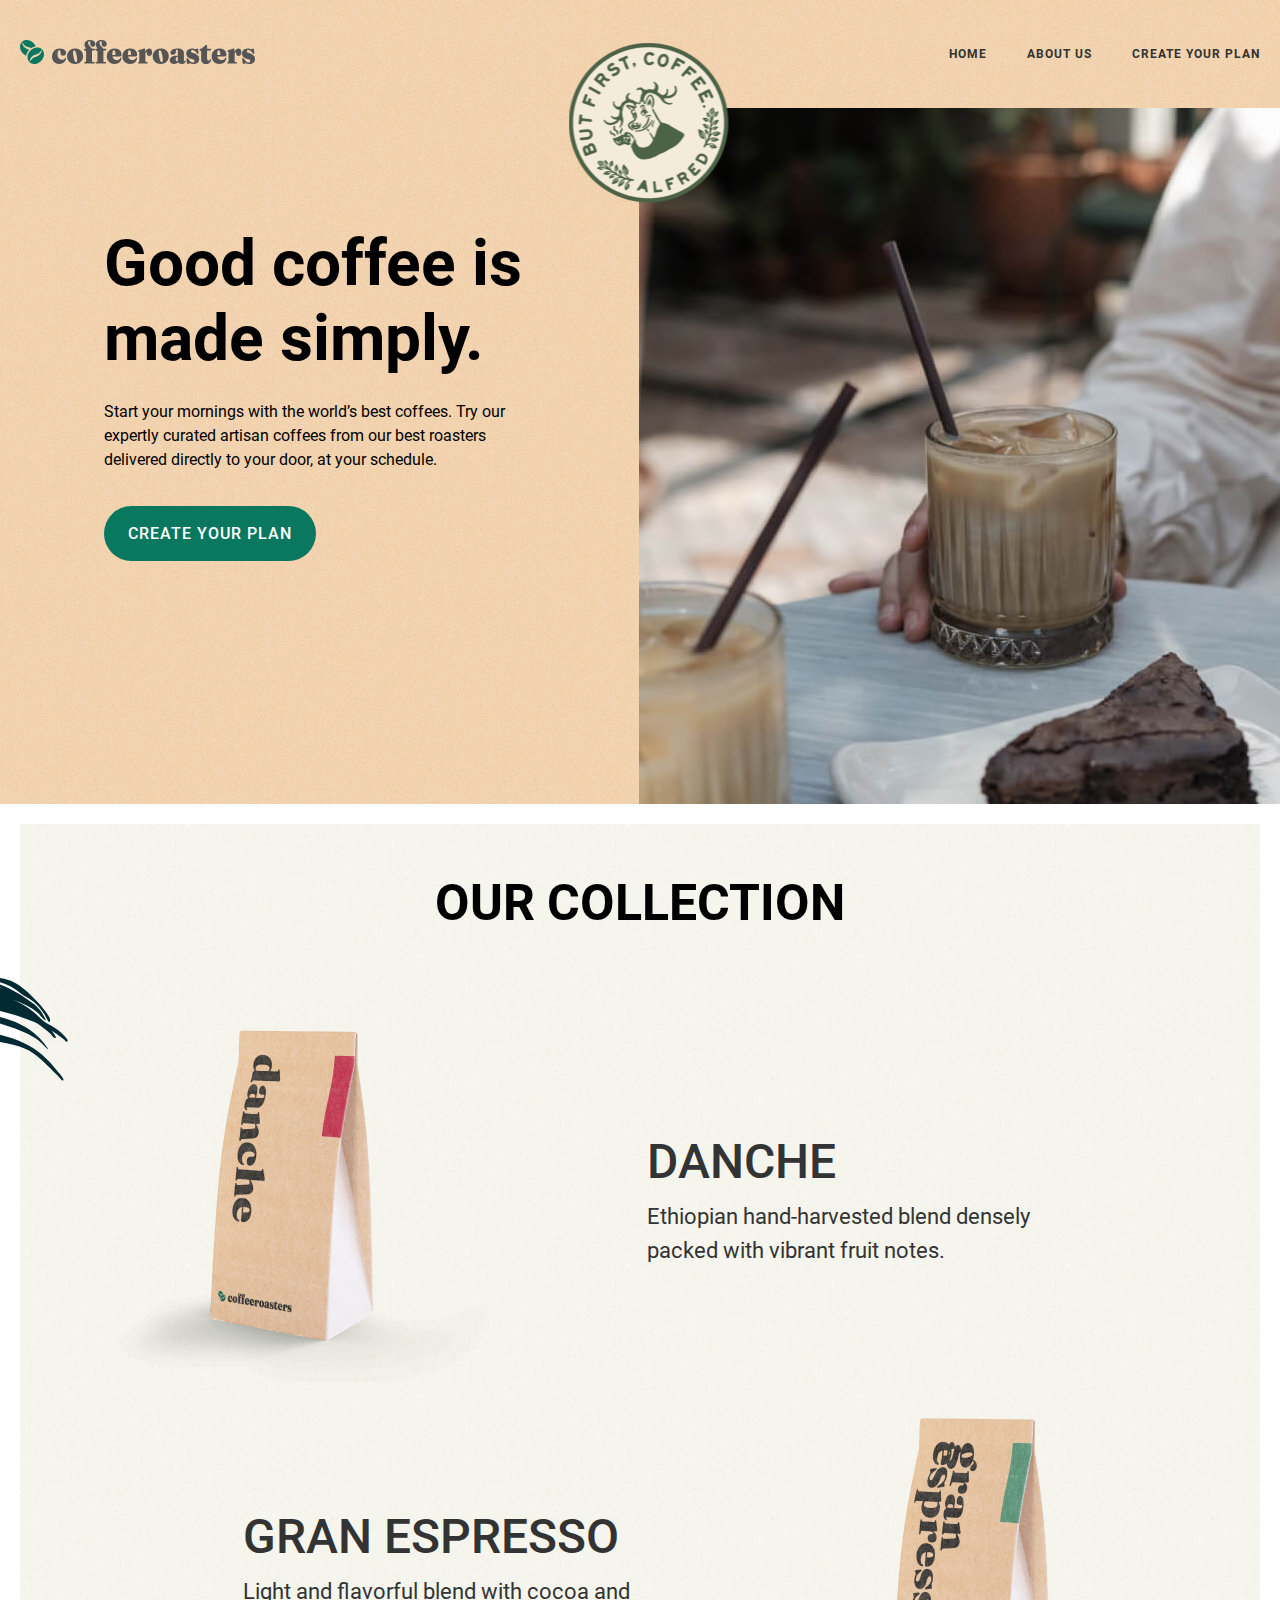
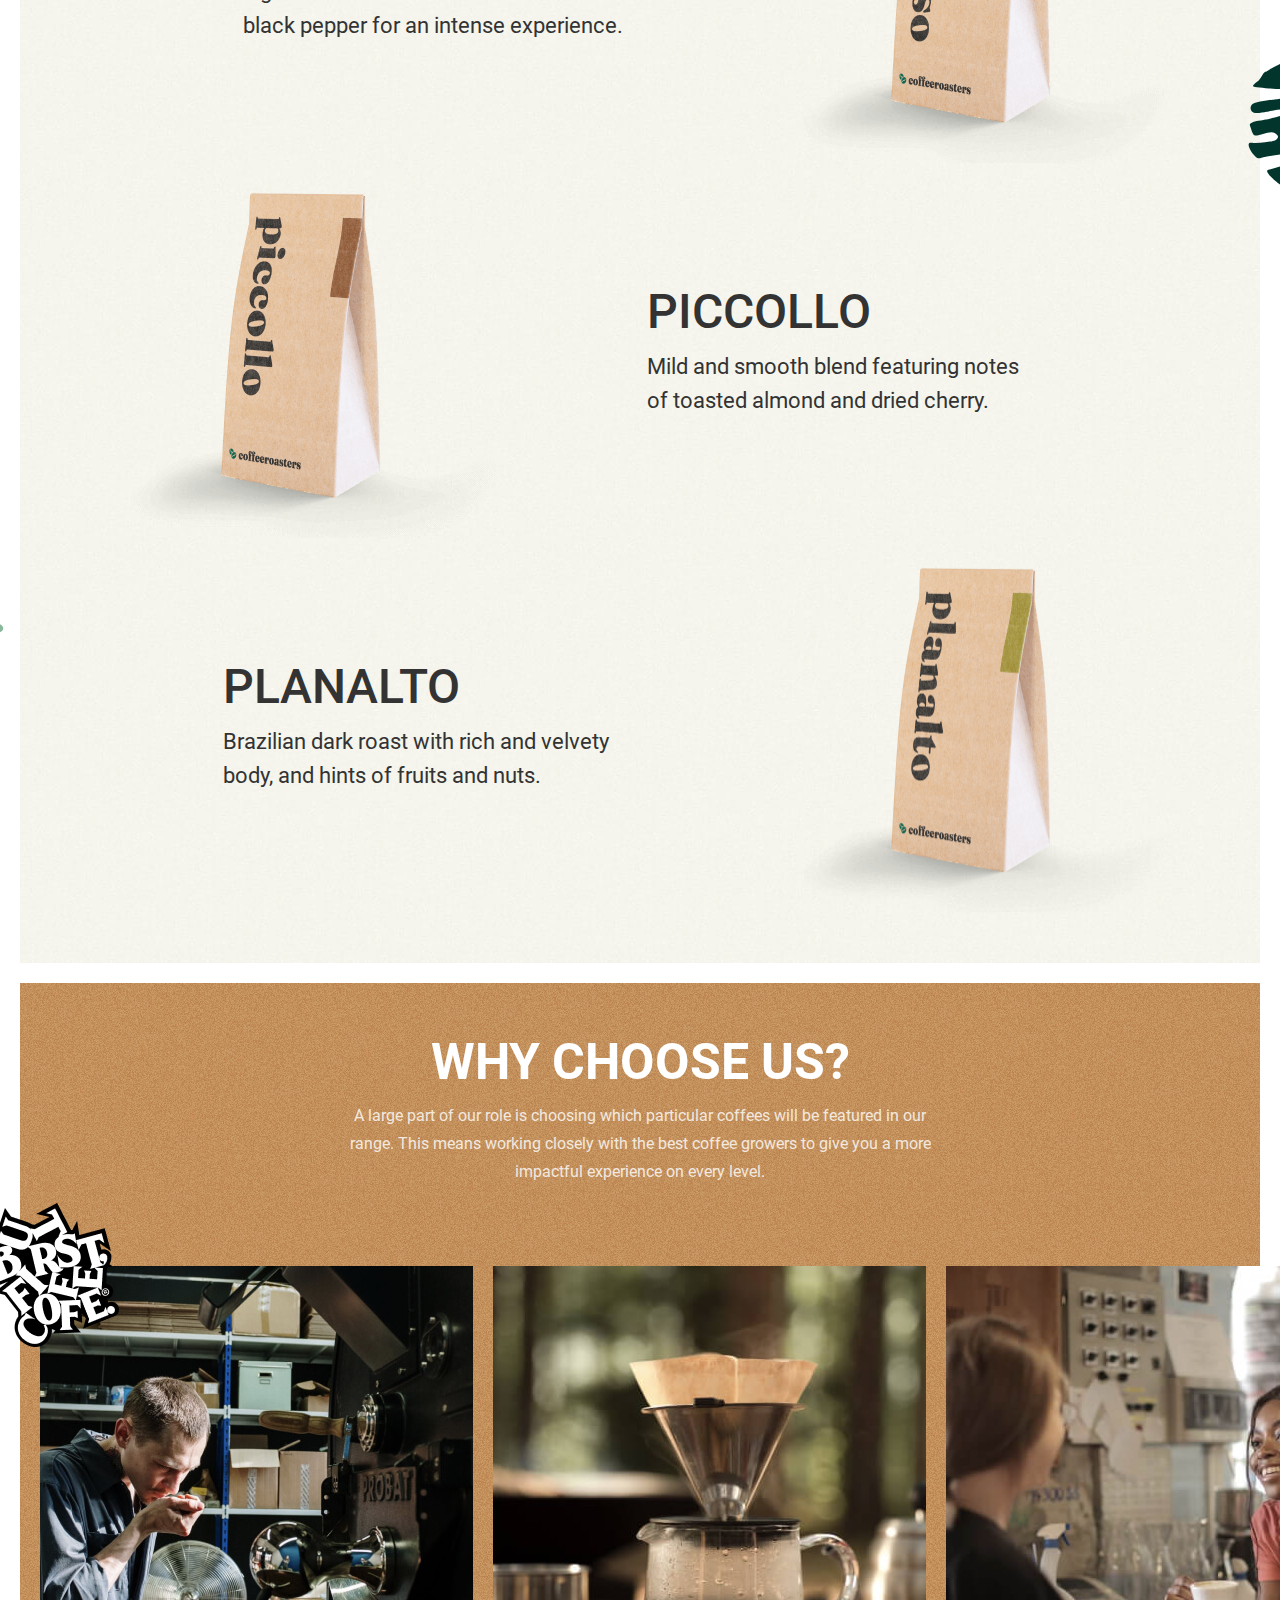
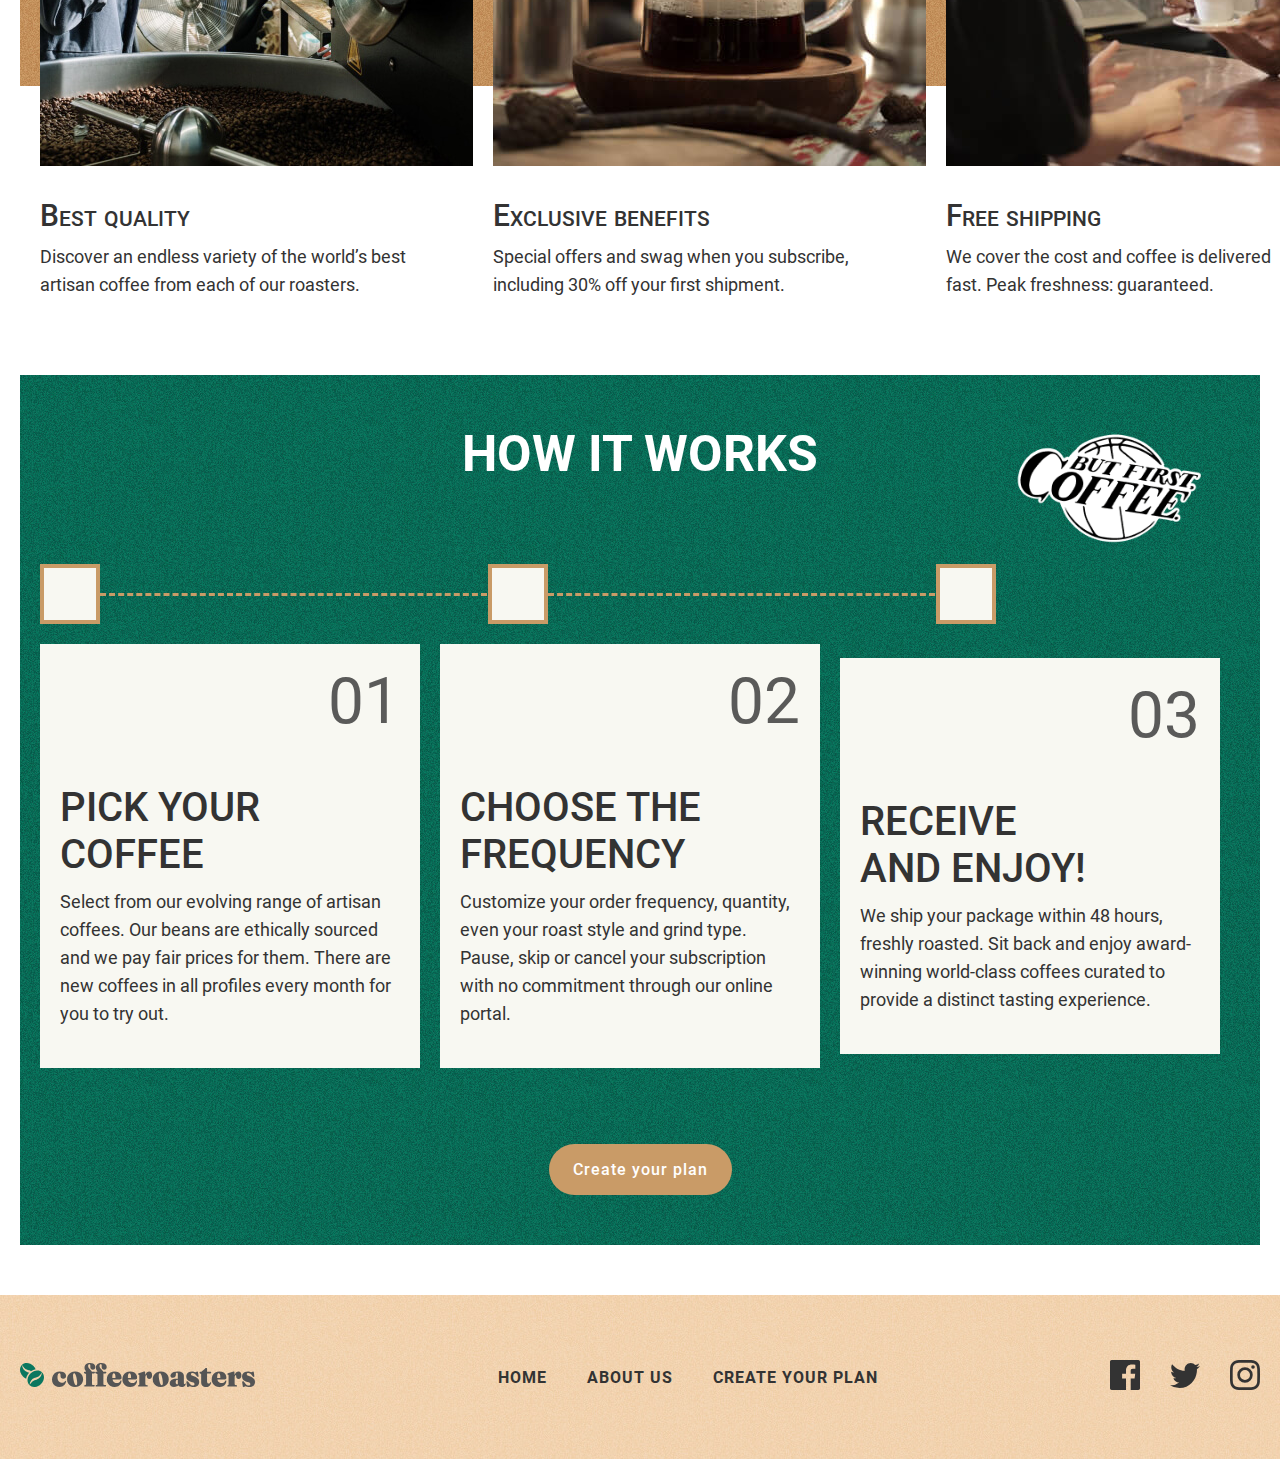
==== commit beb194c3: "Change p to adress and a tag, add plan.html and js functions" ====
--- a/index.html
+++ b/index.html
@@ -28,11 +28,8 @@
                             <a href="./about.html">ABOUT US</a>
                         </li>
                         <li class="header-item">
-                            <!-- <a href="#">CREATE YOUR PLAN</a> -->
-                            <!-- Vaqtinchalikka qo'yilgan btn -->
-                            <button type="button" class="modal-open-btn">CREATE YOUR PLAN</button>
+                            <a href="./plan.html">CREATE YOUR PLAN</a>
                         </li>
-
                     </ul>
                 </nav>
             </div>
@@ -228,7 +225,7 @@
                         <a href="./about.html">ABOUT US</a>
                     </li>
                     <li class="header-item">
-                        <a href="#">CREATE YOUR PLAN</a>
+                        <a href="./plan.html">CREATE YOUR PLAN</a>
                     </li>
                 </ul>
                 <ul class="icon-list">
--- a/css/main.css
+++ b/css/main.css
@@ -1,3 +1,10 @@
+/*
+* Prefixed by https://autoprefixer.github.io
+* PostCSS: v8.4.14,
+* Autoprefixer: v10.4.7
+* Browsers: last 4 version
+*/
+
 :root {
     --main-black-color: #000000;
     --main-gray-color: #333333;
@@ -46,6 +53,20 @@
     padding: 0 20px;
 }
 
+
+.visually-hidden {
+    position: absolute;
+    white-space: nowrap;
+    width: 1px;
+    height: 1px;
+    overflow: hidden;
+    border: 0;
+    padding: 0;
+    clip: rect(0 0 0 0);
+    clip-path: inset(50%);
+    margin: -1px;
+}
+
 /* Start Header Section */
 
 header {
@@ -83,18 +104,13 @@
     margin-left: 40px;
 }
 
-.header-item a,
-.header-item button {
+.header-item a {
     font-weight: 700;
     font-size: 12px;
     line-height: 14px;
     letter-spacing: 1px;
     color: var(--main-gray-color);
     text-decoration: none;
-    /* Vaqtinchalik qo'yilgan button hususiyati */
-    background-color: transparent;
-    border: none;
-    cursor: pointer;
 }
 
 /* End of Header Section */
@@ -590,8 +606,13 @@
 }
 
 .commitment-part {
-    display: flex;
+    display: -webkit-box;
+    display: -ms-flexbox;
+    display: flex;
+    -webkit-box-align: center;
+    -ms-flex-align: center;
     align-items: center;
+    -ms-flex-pack: distribute;
     justify-content: space-around;
 }
 
@@ -638,7 +659,11 @@
 
 .quality-part {
     position: relative;
-    display: flex;
+    display: -webkit-box;
+    display: -ms-flexbox;
+    display: flex;
+    -webkit-box-align: center;
+    -ms-flex-align: center;
     align-items: center;
     /* justify-content: space-between; */
     padding: 100px 0 118px 0;
@@ -701,8 +726,14 @@
 }
 
 .headquarter-list {
-    display: flex;
-    align-items: center;
+    display: -webkit-box;
+    display: -ms-flexbox;
+    display: flex;
+    /* -webkit-box-align: center;
+    -ms-flex-align: center;
+    align-items: center; */
+    -webkit-box-pack: justify;
+    -ms-flex-pack: justify;
     justify-content: space-between;
     margin-top: 80px;
     list-style: none;
@@ -748,28 +779,260 @@
     font-weight: 500;
     font-size: 40px;
     line-height: 47px;
-    color: var(--main-gray-color);
-}
-
-.headquarter-item-text p {
+    text-transform: uppercase;
+    color: var(--main-gray-color);
+}
+
+.headquarter-item-text{
+    width: 178px;
+}
+
+.headquarter-item-text a  {
+    display: inline-block;
     font-weight: 400;
     font-size: 18px;
+    font-style: normal;
     line-height: 28px;
     color: var(--main-gray-color);
+    text-decoration: none;
+}
+
+.headquarter-item-text a{
+    display: inline-block;
+    /* margin-top: 10px; */
+    text-decoration: none;
 }
 
 /* End of Headquarter Section */
-/* --------End of About Page --------- */
+/* -------- End of About Page --------- */
+
+
+/* -------- Start Plan Page --------- */
+/* Start Under Hero Section */
+#under-hero {
+    margin: 0 20px 0 20px;
+    background-image: url(../images/how-it-work-bg-img.jpg);
+    padding: 80px 0;
+}
+
+#under-hero .how-it-works-main-part {
+    margin: 0;
+    padding: 0;
+}
+
+.under-hero-list .how-it-works-item:nth-child(3)::after {
+    display: none;
+}
+
+.under-hero-part .decoration-boxes {
+    margin: 0 0 20px 0;
+}
+
+/* End of Under Hero Section */
+
+/* Start Question Section */
+#question {
+    overflow-x: hidden;
+}
+
+.question-bg-box {
+    margin: 20px 20px 80px 20px;
+    padding: 50px 0;
+    background-image: url('../images/gray-bg-img.jpg');
+    background-repeat: no-repeat;
+    background-position: center;
+    background-size: cover;
+}
+
+.question-part {
+    display: flex;
+    justify-content: space-between;
+}
+
+.question-series-list,
+.question-form-list {
+    list-style: none;
+}
+
+.question-series-item:not(:last-child) {
+    margin: 0 0 35px 0;
+}
+
+.question-series-item a {
+    font-weight: 500;
+    font-size: 28px;
+    line-height: 33px;
+    color: #555555;
+    border-bottom: 3px dashed transparent;
+    text-transform: uppercase;
+    text-decoration: none;
+    transition: all .5s;
+}
+
+.question-series-item a:hover {
+    color: var(--main-black-color);
+    border-bottom: 3px dashed var(--main-link-color);
+}
+
+.question-form-box {
+    width: 660px;
+    margin-right: 94px;
+}
+
+.question-form-list {
+    position: relative;
+}
+
+.question-form-list::after {
+    content: '';
+    position: absolute;
+    top: 170px;
+    right: -65%;
+    width: 400px;
+    height: 470px;
+    background-image: url('../images/collection-img-2.svg');
+    background-repeat: no-repeat;
+    background-size: contain;
+}
+
+.question-btn {
+    width: 660px;
+    margin-bottom: 20px;
+    text-align-last: left;
+    font-weight: 700;
+    font-size: 30px;
+    line-height: 47px;
+    color: var(--main-black-color);
+    background-color: transparent;
+    background-image: url('../images/arrow-down.svg');
+    background-repeat: no-repeat;
+    background-position: right 10px center;
+    border: none;
+    text-transform: uppercase;
+}
+
+.question-box {
+    display: none;
+}
+
+.question-show-On .question-box {
+    display: flex;
+}
+
+.question-label {
+    display: flex;
+    margin-right: 18px;
+}
+
+.label-main-input:checked+.input-box {
+    background-color: #0A775F;
+}
+
+.label-main-input:checked+.input-box span {
+    color: var(--main-white-color);
+}
+
+.input-box {
+    width: 208px;
+    margin-bottom: 60px;
+    padding: 30px 16px 56px 16px;
+    background-color: #C6DCCF;
+}
+
+.input-title {
+    font-weight: 500;
+    font-size: 24px;
+    line-height: 28px;
+    color: var(--main-gray-color);
+    text-transform: uppercase;
+}
+
+.input-text {
+    display: inline-block;
+    margin-top: 10px;
+    font-weight: 400;
+    font-size: 18px;
+    line-height: 24px;
+    color: var(--main-gray-color);
+}
+
+.summary-box {
+    margin-top: 40px;
+    padding: 40px 20px;
+    color: var(--main-white-color);
+    background-color: var(--main-link-color);
+}
+
+.summary-box {
+    position: relative;
+}
+
+.summary-box::before {
+    content: '';
+    position: absolute;
+    bottom: -100%;
+    left: -135%;
+    width: 400px;
+    height: 470px;
+    background-image: url('../images/collection-img-1.svg');
+    background-repeat: no-repeat;
+    background-size: contain;
+}
+
+.summary-box h2 {
+    font-weight: 400;
+    font-size: 16px;
+    line-height: 19px;
+    text-transform: uppercase;
+    mix-blend-mode: normal;
+}
+
+.summary-box p {
+    margin-top: 14px;
+    font-weight: 500;
+    font-size: 24px;
+    line-height: 34px;
+    color: var(--main-white-color);
+}
+
+.summary-box p span {
+    color: var(--main-gray-color);
+}
+
+.form-btn-box-sumbit {
+    display: flex;
+    justify-content: flex-end;
+}
+
+.question-form-submit-btn,
+.form-btn-box-sumbit button {
+    margin-top: 20px;
+    padding: 14px 24px;
+    font-weight: 500;
+    font-size: 16px;
+    line-height: 19px;
+    letter-spacing: 1px;
+    color: var(--main-white-color);
+    mix-blend-mode: normal;
+    background-color: #0A775F;
+    border-radius: 100px;
+    border: none;
+    text-transform: uppercase;
+}
+
+/* End of Question Section */
+
+/* -------- End of Plan Page --------- */
 
 /* Start Modal */
 
 .modal-main {
     display: none;
     position: fixed;
+    top: 0;
+    left: 0;
     width: 100%;
     height: 100%;
-    top: 0;
-    left: 0;
     background-color: #000000a6;
 }
 
@@ -778,28 +1041,24 @@
 }
 
 .modal {
+    position: relative;
     width: 561px;
     background-color: #F8F8F2;
-    position: relative;
     top: 20%;
-    left: 35%;
+    left: 32%;
+    -webkit-animation: slidedown 1s 1;
     animation: slidedown 1s 1;
 }
 
-.modal-show {
-    display: block;
-}
-
 .modal-title {
+    padding: 19px 30px;
     background-color: var(--main-link-color);
-    padding: 19px 30px;
 }
 
 .modal-title h3 {
     font-weight: 700;
     font-size: 38px;
     line-height: 52px;
-    /* font-variant: small-caps; */
     color: var(--main-white-color);
     text-transform: uppercase;
 }
@@ -812,8 +1071,7 @@
     font-weight: 500;
     font-size: 24px;
     line-height: 34px;
-    /* font-variant: small-caps; */
-    color: #000000;
+    color: var(--main-black-color);
 }
 
 .modal-text-quote p span {
@@ -831,8 +1089,14 @@
 }
 
 .modal-buy-part {
-    display: flex;
+    display: -webkit-box;
+    display: -ms-flexbox;
+    display: flex;
+    -webkit-box-align: center;
+    -ms-flex-align: center;
     align-items: center;
+    -webkit-box-pack: justify;
+    -ms-flex-pack: justify;
     justify-content: space-between;
 }
 
@@ -857,21 +1121,37 @@
     background-color: #0A775F;
     border-radius: 100px;
     text-decoration: none;
-    /* Vaqtinchalik qo'yilgan button */
+    /* Vaqtinchalik qo'yilgan button xususiyatlari*/
     border: none;
     cursor: pointer;
 }
 
+@-webkit-keyframes slidedown {
+
+    from {
+        -webkit-transform: translateY(-1000px);
+        transform: translateY(-1000px);
+    }
+
+    to {
+        -webkit-transform: translateY(0);
+        transform: translateY(0);
+    }
+
+}
+
 @keyframes slidedown {
 
-    from{
-      transform: translateY(-1000px);
+    from {
+        -webkit-transform: translateY(-1000px);
+        transform: translateY(-1000px);
     }
-  
-    to{
-      transform: translateY(0);
+
+    to {
+        -webkit-transform: translateY(0);
+        transform: translateY(0);
     }
-  
-  }
+
+}
 
 /* End of Modal */--- a/css/main.min.css
+++ b/css/main.min.css
@@ -1 +1 @@
-/*! normalize.css v8.0.1 | MIT License | github.com/necolas/normalize.css */button,hr,input{overflow:visible}progress,sub,sup{vertical-align:baseline}[type=checkbox],[type=radio],legend{box-sizing:border-box;padding:0}*,legend{padding:0}*,body{margin:0}.collection-item:first-child::before,.collection-item:nth-child(2)::after,.collection-item:nth-child(4)::before{position:absolute;background-size:contain;content:'';background-repeat:no-repeat}.choose-part,.collection-item,.hero-bg-box,sub,sup{position:relative}.choose-text,.how-it-works-text{text-align:center}#hero,footer,header{background-image:url('../images/orange-bg-img.jpg')}html{line-height:1.15;-webkit-text-size-adjust:100%}.header-part img,details,main{display:block}h1{font-size:2em;margin:.67em 0}hr{box-sizing:content-box;height:0}code,kbd,pre,samp{font-family:monospace,monospace;font-size:1em}a{background-color:transparent}abbr[title]{border-bottom:none;text-decoration:underline;text-decoration:underline dotted}.header-item a,.hero-info a,.how-it-works-link{letter-spacing:1px;text-decoration:none}b,strong{font-weight:bolder}small{font-size:80%}sub,sup{font-size:75%;line-height:0}sub{bottom:-.25em}sup{top:-.5em}img{border-style:none}button,input,optgroup,select,textarea{font-family:inherit;font-size:100%;line-height:1.15;margin:0}button,select{text-transform:none}[type=button],[type=reset],[type=submit],button{-webkit-appearance:button}[type=button]::-moz-focus-inner,[type=reset]::-moz-focus-inner,[type=submit]::-moz-focus-inner,button::-moz-focus-inner{border-style:none;padding:0}[type=button]:-moz-focusring,[type=reset]:-moz-focusring,[type=submit]:-moz-focusring,button:-moz-focusring{outline:ButtonText dotted 1px}fieldset{padding:.35em .75em .625em}legend{color:inherit;display:table;max-width:100%;white-space:normal}textarea{overflow:auto}[type=number]::-webkit-inner-spin-button,[type=number]::-webkit-outer-spin-button{height:auto}[type=search]{-webkit-appearance:textfield;outline-offset:-2px}[type=search]::-webkit-search-decoration{-webkit-appearance:none}::-webkit-file-upload-button{-webkit-appearance:button;font:inherit}summary{display:list-item}[hidden],template{display:none}:root{--main-black-color:#000000;--main-gray-color:#333333;--main-white-color:#ffffff;--main-link-color:#C99B67}@font-face{font-family:Roboto;font-style:normal;font-weight:400;src:url('../fonts/roboto-v30-latin-regular.woff2') format('woff2'),url('../fonts/roboto-v30-latin-regular.woff') format('woff')}@font-face{font-family:Roboto;font-style:normal;font-weight:500;src:url('../fonts/roboto-v30-latin-500.woff2') format('woff2'),url('../fonts/roboto-v30-latin-500.woff') format('woff')}@font-face{font-family:Roboto;font-style:normal;font-weight:700;src:url('../fonts/roboto-v30-latin-700.woff2') format('woff2'),url('../fonts/roboto-v30-latin-700.woff') format('woff')}*{-webkit-box-sizing:border-box;box-sizing:border-box}body{font-family:Roboto,Arial,sans-serif}.container{max-width:1380px;margin:0 auto;padding:0 20px}header{padding:40px 0}.foooter-part,.header-part{display:-webkit-box;display:-ms-flexbox;display:flex;-webkit-box-align:center;-ms-flex-align:center;align-items:center;-webkit-box-pack:justify;-ms-flex-pack:justify;justify-content:space-between}.header-list,.how-it-work-list,.icon-list{display:-webkit-box;display:-ms-flexbox;display:flex;-webkit-box-align:center;-ms-flex-align:center;align-items:center;list-style:none}.header-item{margin-left:40px}.header-item a{font-weight:700;font-size:12px;line-height:14px;color:var(--main-gray-color)}.hero-info h1,.hero-info p{color:var(--main-black-color)}#hero{margin-bottom:20px}.hero-part{display:-webkit-box;display:-ms-flexbox;display:flex;-webkit-box-pack:justify;-ms-flex-pack:justify;justify-content:space-between}.hero-info h1{font-weight:700;font-size:64px;line-height:75px}.hero-info a,.hero-info p{font-size:16px;mix-blend-mode:normal}.hero-info{width:545px;padding:122px 0 243px 84px}.hero-info p{margin:24px 0 34px;font-weight:400;line-height:24px}.hero-info a{display:inline-block;padding:18px 24px;font-weight:500;line-height:19px;color:var(--main-white-color);background:#0a775f;border-radius:100px}.hero-bg-box{left:89px;top:4px}.hero-bg-box::before{content:'';position:absolute;top:-65px;left:-70px;display:block;width:160px;height:160px;background-image:url('../images/hero-round-img.png');background-position:center}#collection{overflow:hidden}.collection-bg-box{margin:0 20px;padding:50px 0;background-image:url('../images/gray-bg-img.jpg');background-repeat:no-repeat;background-position:center;background-size:cover}.collection-part h2{font-weight:700;font-size:50px;line-height:59px;text-align:center;font-variant:small-caps;color:var(--main-black-color)}.collection-item{display:-webkit-box;display:-ms-flexbox;display:flex;-webkit-box-align:center;-ms-flex-align:center;align-items:center;margin:80px auto 0;width:1120px;list-style:none}.collection-item:not(:first-child){margin-top:0}.collection-item:first-child::before{top:-130px;left:-312px;width:402px;height:300px;background-image:url('../images/collection-img-1.svg')}.collection-item:nth-child(2)::after{bottom:-280px;right:-412px;width:392px;height:477px;background-image:url('../images/collection-img-2.svg')}.collection-item:nth-child(4)::before{top:0;left:-370px;width:316px;height:269px;background-image:url('../images/collection-img-3.svg')}.collection-item:nth-child(2n){-webkit-box-orient:horizontal;-webkit-box-direction:reverse;-ms-flex-direction:row-reverse;flex-direction:row-reverse}.choose-list,.decoration-boxes{display:-webkit-box;display:-ms-flexbox;-webkit-box-align:center}.collection-item:first-child .collection-item-info{width:453px}.collection-item:nth-child(2) .collection-item-info,.collection-item:nth-child(3) .collection-item-info{width:390px}.collection-item:nth-child(4) .collection-item-info{width:410px}.collection-item:nth-child(odd) .collection-item-info{margin-left:117px}.collection-item:nth-child(2n) .collection-item-info{margin-right:117px}.collection-item-info h3{font-weight:500;font-size:48px;line-height:56px;text-transform:uppercase;font-variant:small-caps;color:var(--main-gray-color)}.collection-item-info p{margin-top:10px;font-weight:400;font-size:22px;line-height:34px;color:var(--main-gray-color)}.choose-part-main{margin:20px 20px 0;background-image:url('../images/choosebg-img.jpg')}.choose-text{margin:0 auto;width:581px;padding:50px 0 500px}.choose-text h2,.how-it-works-text h2{font-weight:700;font-size:50px;line-height:59px;color:var(--main-white-color)}.choose-text p{margin-top:10px;font-weight:400;font-size:16px;line-height:28px;color:var(--main-white-color);mix-blend-mode:normal;opacity:.8}.choose-list{position:absolute;top:283px;left:0;display:flex;-ms-flex-align:center;align-items:center;list-style:none}.choose-item{position:relative;margin-right:20px;width:433px}.choose-item:first-child:before{content:'';position:absolute;top:-10%;left:-14%;width:140px;height:144px;background-image:url('../images/choose-absolute-img.png')}.item-text-box{width:377px}.item-text-box-last{width:334px}.item-text-box h3{margin:28px 0 10px;font-weight:500;font-size:30px;line-height:35px;font-variant:small-caps;color:var(--main-gray-color)}.how-it-works-item p:last-child,.item-text-box p{font-weight:400;font-size:18px;line-height:28px;color:var(--main-gray-color)}.how-it-works-main-part{margin:289px 20px 0;background-image:url('../images/how-it-work-bg-img.jpg');padding:50px 0}.decoration-boxes{display:flex;-ms-flex-align:center;align-items:center;-webkit-box-pack:justify;-ms-flex-pack:justify;justify-content:space-between;margin:80px 0 20px;width:956px}.decoration-box{display:-webkit-box;display:-ms-flexbox;display:flex;-webkit-box-align:center;-ms-flex-align:center;align-items:center}.decoration-main-box{display:inline-block;width:60px;height:60px;background-color:#f8f8f2;border:4px solid var(--main-link-color);-webkit-transition:.5s;-o-transition:.5s;transition:.5s}.decoration-box-line{border-top:3px dashed #c99b67;width:387px}.how-it-works-item{position:relative;margin-right:20px;padding:20px 20px 40px;width:433px;background-color:#f8f8f2;-webkit-transition:.5s;-o-transition:.5s;transition:.5s}.how-it-works-item:hover{background-color:#f4d3b0}.how-it-works-item:nth-child(3)::after{position:absolute;top:-60%;right:5%;content:'';width:192px;height:130px;background-image:url('../images/how-it-works-absolute-img.png');background-size:202px 160px;background-position:center;background-repeat:no-repeat}.how-it-works-item p:first-child{font-weight:400;font-size:64px;line-height:75px;color:var(--main-gray-color);opacity:.8;text-align:right}.how-it-works-item-title-box{margin:45px 0 10px;width:245px}.how-it-works-item-title-box h3{font-weight:500;font-size:40px;line-height:47px;font-variant:small-caps;text-transform:uppercase;color:var(--main-gray-color)}.how-it-works-link-box{display:-webkit-box;display:-ms-flexbox;display:flex;-webkit-box-pack:center;-ms-flex-pack:center;justify-content:center;margin-top:76px}.how-it-works-link{display:inline-block;padding:16px 24px;font-weight:500;font-size:16px;line-height:19px;color:var(--main-white-color);background-color:var(--main-link-color);border-radius:100px}footer{margin-top:50px;padding:65px 0}.foooter-part .header-list a{font-weight:700;font-size:16px;line-height:19px}.icon-item{margin-left:30px}+/*! normalize.css v8.0.1 | MIT License | github.com/necolas/normalize.css */button,hr,input{overflow:visible}progress,sub,sup{vertical-align:baseline}[type=checkbox],[type=radio],legend{box-sizing:border-box;padding:0}*,legend{padding:0}.collection-item:first-child::before,.collection-item:nth-child(2)::after,.collection-item:nth-child(4)::before{position:absolute;background-size:contain;background-repeat:no-repeat;content:''}#hero,footer,header{background-image:url('../images/orange-bg-img.jpg')}.collection-bg-box,.question-bg-box{background-position:center;background-size:cover}.choose-list,.collection-item,.headquarter-list,.question-form-list,.question-series-list{list-style:none}.choose-text,.collection-part h2,.headquarter-part h2,.how-it-works-text{text-align:center}html{line-height:1.15;-webkit-text-size-adjust:100%}.header-part img,.modal-main-On,details,main{display:block}h1{font-size:2em;margin:.67em 0}hr{box-sizing:content-box;height:0}code,kbd,pre,samp{font-family:monospace,monospace;font-size:1em}a{background-color:transparent}abbr[title]{border-bottom:none;text-decoration:underline;text-decoration:underline dotted}b,strong{font-weight:bolder}small{font-size:80%}sub,sup{font-size:75%;line-height:0;position:relative}sub{bottom:-.25em}sup{top:-.5em}img{border-style:none}button,input,optgroup,select,textarea{font-family:inherit;font-size:100%;line-height:1.15;margin:0}button,select{text-transform:none}[type=button],[type=reset],[type=submit],button{-webkit-appearance:button}[type=button]::-moz-focus-inner,[type=reset]::-moz-focus-inner,[type=submit]::-moz-focus-inner,button::-moz-focus-inner{border-style:none;padding:0}[type=button]:-moz-focusring,[type=reset]:-moz-focusring,[type=submit]:-moz-focusring,button:-moz-focusring{outline:ButtonText dotted 1px}fieldset{padding:.35em .75em .625em}legend{color:inherit;display:table;max-width:100%;white-space:normal}textarea{overflow:auto}[type=number]::-webkit-inner-spin-button,[type=number]::-webkit-outer-spin-button{height:auto}[type=search]{-webkit-appearance:textfield;outline-offset:-2px}[type=search]::-webkit-search-decoration{-webkit-appearance:none}::-webkit-file-upload-button{-webkit-appearance:button;font:inherit}summary{display:list-item}.question-box,.under-hero-list .how-it-works-item:nth-child(3)::after,[hidden],template{display:none}:root{--main-black-color:#000000;--main-gray-color:#333333;--main-white-color:#ffffff;--main-link-color:#C99B67}@font-face{font-family:Roboto;font-style:normal;font-weight:400;src:url('../fonts/roboto-v30-latin-regular.woff2') format('woff2'),url('../fonts/roboto-v30-latin-regular.woff') format('woff')}@font-face{font-family:Roboto;font-style:normal;font-weight:500;src:url('../fonts/roboto-v30-latin-500.woff2') format('woff2'),url('../fonts/roboto-v30-latin-500.woff') format('woff')}@font-face{font-family:Roboto;font-style:normal;font-weight:700;src:url('../fonts/roboto-v30-latin-700.woff2') format('woff2'),url('../fonts/roboto-v30-latin-700.woff') format('woff')}*{margin:0;-webkit-box-sizing:border-box;box-sizing:border-box}body{margin:0;font-family:Roboto,Arial,sans-serif}.container{max-width:1380px;margin:0 auto;padding:0 20px}.visually-hidden{position:absolute;white-space:nowrap;width:1px;height:1px;overflow:hidden;border:0;padding:0;clip:rect(0 0 0 0);clip-path:inset(50%);margin:-1px}.choose-part,.collection-item,.hero-bg-box,.question-form-list{position:relative}header{padding:40px 0}.foooter-part,.header-part,.modal-buy-part{display:-webkit-box;display:-ms-flexbox;display:flex;-webkit-box-align:center;-ms-flex-align:center;align-items:center;-webkit-box-pack:justify;-ms-flex-pack:justify;justify-content:space-between}.header-list,.how-it-work-list,.icon-list{display:-webkit-box;display:-ms-flexbox;display:flex;-webkit-box-align:center;-ms-flex-align:center;align-items:center;list-style:none}.header-item{margin-left:40px}.header-item a{font-weight:700;font-size:12px;line-height:14px;letter-spacing:1px;color:var(--main-gray-color);text-decoration:none}.hero-info h1,.hero-info p{color:var(--main-black-color)}#hero{margin-bottom:20px}.hero-part{display:-webkit-box;display:-ms-flexbox;display:flex;-webkit-box-pack:justify;-ms-flex-pack:justify;justify-content:space-between}.hero-info h1{font-weight:700;font-size:64px;line-height:75px}.hero-info a,.hero-info p{font-size:16px;mix-blend-mode:normal}.hero-info{width:545px;padding:122px 0 243px 84px}.hero-info p{margin:24px 0 34px;font-weight:400;line-height:24px}.hero-info a{display:inline-block;padding:18px 24px;font-weight:500;line-height:19px;letter-spacing:1px;color:var(--main-white-color);background:#0a775f;border-radius:100px;text-decoration:none}.hero-bg-box{left:89px;top:4px}.hero-bg-box::before{content:'';position:absolute;top:-65px;left:-70px;display:block;width:160px;height:160px;background-image:url('../images/hero-round-img.png');background-position:center}#collection{overflow:hidden}.collection-bg-box{margin:0 20px;padding:50px 0;background-image:url('../images/gray-bg-img.jpg');background-repeat:no-repeat}#quality,.choose-part-main{background-image:url('../images/choosebg-img.jpg')}.collection-part h2{font-weight:700;font-size:50px;line-height:59px;font-variant:small-caps;color:var(--main-black-color)}.collection-item{display:-webkit-box;display:-ms-flexbox;display:flex;-webkit-box-align:center;-ms-flex-align:center;align-items:center;margin:80px auto 0;width:1120px}.collection-item:not(:first-child){margin-top:0}.collection-item:first-child::before{top:-130px;left:-312px;width:402px;height:300px;background-image:url('../images/collection-img-1.svg')}.collection-item:nth-child(2)::after{bottom:-280px;right:-412px;width:392px;height:477px;background-image:url('../images/collection-img-2.svg')}.collection-item:nth-child(4)::before{top:0;left:-370px;width:316px;height:269px;background-image:url('../images/collection-img-3.svg')}.collection-item:nth-child(2n){-webkit-box-orient:horizontal;-webkit-box-direction:reverse;-ms-flex-direction:row-reverse;flex-direction:row-reverse}.choose-list,.decoration-boxes{display:-webkit-box;display:-ms-flexbox;-webkit-box-align:center}.collection-item:first-child .collection-item-info{width:453px}.collection-item:nth-child(2) .collection-item-info,.collection-item:nth-child(3) .collection-item-info{width:390px}.collection-item:nth-child(4) .collection-item-info{width:410px}.collection-item:nth-child(odd) .collection-item-info{margin-left:117px}.collection-item:nth-child(2n) .collection-item-info{margin-right:117px}.collection-item-info h3{font-weight:500;font-size:48px;line-height:56px;text-transform:uppercase;font-variant:small-caps;color:var(--main-gray-color)}.collection-item-info p{margin-top:10px;font-weight:400;font-size:22px;line-height:34px;color:var(--main-gray-color)}.choose-part-main{margin:20px 20px 0}#headquarter,.how-it-works-main-part{background-image:url('../images/how-it-work-bg-img.jpg')}.choose-text{margin:0 auto;width:581px;padding:50px 0 500px}.choose-text h2,.how-it-works-text h2{font-weight:700;font-size:50px;line-height:59px;color:var(--main-white-color)}.choose-text p{margin-top:10px;font-weight:400;font-size:16px;line-height:28px;color:var(--main-white-color);mix-blend-mode:normal;opacity:.8}.choose-list{position:absolute;top:283px;left:0;display:flex;-ms-flex-align:center;align-items:center}.choose-item{position:relative;margin-right:20px;width:433px}.choose-item:first-child:before{content:'';position:absolute;top:-10%;left:-14%;width:140px;height:144px;background-image:url('../images/choose-absolute-img.png')}.item-text-box{width:377px}.item-text-box-last{width:334px}.item-text-box h3{margin:28px 0 10px;font-weight:500;font-size:30px;line-height:35px;font-variant:small-caps;color:var(--main-gray-color)}.how-it-works-item p:last-child,.item-text-box p{font-weight:400;font-size:18px;line-height:28px;color:var(--main-gray-color)}.how-it-works-main-part{margin:289px 20px 0;padding:50px 0}#commitment,.question-bg-box{background-image:url('../images/gray-bg-img.jpg')}.decoration-boxes{display:flex;-ms-flex-align:center;align-items:center;-webkit-box-pack:justify;-ms-flex-pack:justify;justify-content:space-between;margin:80px 0 20px;width:956px}.decoration-box{display:-webkit-box;display:-ms-flexbox;display:flex;-webkit-box-align:center;-ms-flex-align:center;align-items:center}.decoration-main-box{display:inline-block;width:60px;height:60px;background-color:#f8f8f2;border:4px solid var(--main-link-color);-webkit-transition:.5s;-o-transition:.5s;transition:.5s}.decoration-box-line{border-top:3px dashed #c99b67;width:387px}.how-it-works-item{position:relative;margin-right:20px;padding:20px 20px 40px;width:433px;background-color:#f8f8f2;-webkit-transition:.5s;-o-transition:.5s;transition:.5s}.how-it-works-item:hover{background-color:#f4d3b0}.how-it-works-item:nth-child(3)::after{position:absolute;top:-60%;right:5%;content:'';width:192px;height:130px;background-image:url('../images/how-it-works-absolute-img.png');background-size:202px 160px;background-position:center;background-repeat:no-repeat}.how-it-works-item p:first-child{font-weight:400;font-size:64px;line-height:75px;color:var(--main-gray-color);opacity:.8;text-align:right}.how-it-works-item-title-box{margin:45px 0 10px;width:245px}.how-it-works-item-title-box h3{font-weight:500;font-size:40px;line-height:47px;font-variant:small-caps;text-transform:uppercase;color:var(--main-gray-color)}.how-it-works-link-box{display:-webkit-box;display:-ms-flexbox;display:flex;-webkit-box-pack:center;-ms-flex-pack:center;justify-content:center;margin-top:76px}.how-it-works-link{display:inline-block;padding:16px 24px;font-weight:500;font-size:16px;line-height:19px;letter-spacing:1px;color:var(--main-white-color);background-color:var(--main-link-color);border-radius:100px;text-decoration:none}.commitment-part,.quality-part{display:-webkit-box;display:-ms-flexbox}footer{margin-top:50px;padding:65px 0}.foooter-part .header-list a{font-weight:700;font-size:16px;line-height:19px}.icon-item{margin-left:30px}.about-hero-text{width:455px;padding:122px 0 225px 84px}.about-bg-box{left:89.5px}#commitment{position:relative;margin:0 20px;padding:160px 0 200px}.commitment-part{display:flex;-webkit-box-align:center;-ms-flex-align:center;align-items:center;-ms-flex-pack:distribute;justify-content:space-around}.commitment-part::before{content:'';position:absolute;top:43px;left:-129px;width:402px;height:300px;background-image:url('../images/collection-img-1.svg');background-repeat:no-repeat;background-size:contain}.commitment-text{width:626px}.commitment-text h2{font-weight:700;font-size:48px;line-height:56px;font-variant:small-caps;color:var(--main-black-color)}.commitment-text p{margin-top:24px;font-weight:400;font-size:18px;line-height:30px;color:var(--main-gray-color)}.headquarter-part h2,.label-main-input:checked+.input-box span,.quality-part,.quality-text p,.quality-title h2{color:var(--main-white-color)}#quality{margin:160px 20px 0}.quality-part{position:relative;display:flex;-webkit-box-align:center;-ms-flex-align:center;align-items:center;padding:100px 0 118px}.quality-text{width:639px;margin-left:90px}.quality-title{width:397px}.quality-title h2{font-weight:700;font-size:40px;line-height:59px;text-transform:uppercase}.quality-text p{margin-top:24px;font-weight:400;font-size:18px;line-height:30px;mix-blend-mode:normal;opacity:.8}.quality-img{position:absolute;top:-80px;right:0}#headquarter{margin:20px 20px 50px}.headquarter-part{padding:70px 0 100px}.headquarter-part h2{font-weight:700;font-size:40px;line-height:59px;text-transform:uppercase}.headquarter-item h3,.question-btn{line-height:47px;text-transform:uppercase}.headquarter-list{display:-webkit-box;display:-ms-flexbox;display:flex;-webkit-box-pack:justify;-ms-flex-pack:justify;justify-content:space-between;margin-top:80px}.headquarter-item{width:433px;background-color:#f8f8f2;position:relative;padding:140px 0 40px 20px}.australia-item,.canada-item{padding-top:187px}.headquarter-item::before{content:'';position:absolute;top:45px;right:55px;width:120px;height:143px;background-image:url('../images/uk-map.svg');background-repeat:no-repeat}.question-form-list::after,.summary-box::before{content:'';position:absolute;width:400px;height:470px;background-repeat:no-repeat;background-size:contain}.canada-item::before{background-image:url('../images/canada-map.svg')}.australia-item::before{background-image:url('../images/australia-map.svg')}.uk-item-title{width:231px}.headquarter-item h3{margin-bottom:10px;font-weight:500;font-size:40px;color:var(--main-gray-color)}.headquarter-item-text{width:178px}.headquarter-item-text a{font-weight:400;font-size:18px;font-style:normal;line-height:28px;color:var(--main-gray-color);display:inline-block;text-decoration:none}#under-hero{margin:0 20px;background-image:url(../images/how-it-work-bg-img.jpg);padding:80px 0}#under-hero .how-it-works-main-part{margin:0;padding:0}.under-hero-part .decoration-boxes{margin:0 0 20px}#question{overflow-x:hidden}.question-bg-box{margin:20px 20px 80px;padding:50px 0;background-repeat:no-repeat}.question-part{display:flex;justify-content:space-between}.question-series-item:not(:last-child){margin:0 0 35px}.question-series-item a{font-weight:500;font-size:28px;line-height:33px;color:#555;border-bottom:3px dashed transparent;text-transform:uppercase;text-decoration:none;transition:.5s}.question-series-item a:hover{color:var(--main-black-color);border-bottom:3px dashed var(--main-link-color)}.question-form-box{width:660px;margin-right:94px}.question-form-list::after{top:170px;right:-65%;background-image:url('../images/collection-img-2.svg')}.question-btn{width:660px;margin-bottom:20px;text-align-last:left;font-weight:700;font-size:30px;color:var(--main-black-color);background-color:transparent;background-image:url('../images/arrow-down.svg');background-repeat:no-repeat;background-position:right 10px center;border:none}.input-text,.input-title,.summary-box p span{color:var(--main-gray-color)}.question-show-On .question-box{display:flex}.question-label{display:flex;margin-right:18px}.label-main-input:checked+.input-box{background-color:#0a775f}.input-box{width:208px;margin-bottom:60px;padding:30px 16px 56px;background-color:#c6dccf}.input-title{font-weight:500;font-size:24px;line-height:28px;text-transform:uppercase}.input-text{display:inline-block;margin-top:10px;font-weight:400;font-size:18px;line-height:24px}.modal-title h3,.summary-box,.summary-box p{color:var(--main-white-color)}.summary-box{margin-top:40px;padding:40px 20px;background-color:var(--main-link-color);position:relative}.summary-box::before{bottom:-100%;left:-135%;background-image:url('../images/collection-img-1.svg')}.summary-box h2{font-weight:400;font-size:16px;line-height:19px;text-transform:uppercase;mix-blend-mode:normal}.summary-box p{margin-top:14px;font-weight:500;font-size:24px;line-height:34px}.form-btn-box-sumbit{display:flex;justify-content:flex-end}.form-btn-box-sumbit button,.question-form-submit-btn{margin-top:20px;padding:14px 24px;font-weight:500;font-size:16px;line-height:19px;letter-spacing:1px;color:var(--main-white-color);mix-blend-mode:normal;background-color:#0a775f;border-radius:100px;border:none;text-transform:uppercase}.modal-main{display:none;position:fixed;top:0;left:0;width:100%;height:100%;background-color:#000000a6}.modal{position:relative;width:561px;background-color:#f8f8f2;top:20%;left:32%;-webkit-animation:1s slidedown;animation:1s slidedown}.modal-title{padding:19px 30px;background-color:var(--main-link-color)}.modal-title h3{font-weight:700;font-size:38px;line-height:52px;text-transform:uppercase}.modal-buy-part p,.modal-text-quote p{font-size:24px;color:var(--main-black-color);font-weight:500}.modal-text{padding:50px 30px}.modal-text-quote p{line-height:34px}.modal-text-quote p span{color:#0a775f}.modal-info-text{margin:10px 0 50px;font-weight:400;font-size:18px;line-height:26px;color:var(--main-gray-color);mix-blend-mode:normal;opacity:.8}.modal-buy-part p{line-height:28px}.modal-buy-part a,.modal-buy-part button{padding:16px 24px;font-weight:500;font-size:20px;line-height:23px;text-align:center;letter-spacing:1px;font-variant:small-caps;color:var(--main-white-color);mix-blend-mode:normal;background-color:#0a775f;border-radius:100px;text-decoration:none;border:none;cursor:pointer}@-webkit-keyframes slidedown{from{-webkit-transform:translateY(-1000px);transform:translateY(-1000px)}to{-webkit-transform:translateY(0);transform:translateY(0)}}@keyframes slidedown{from{-webkit-transform:translateY(-1000px);transform:translateY(-1000px)}to{-webkit-transform:translateY(0);transform:translateY(0)}}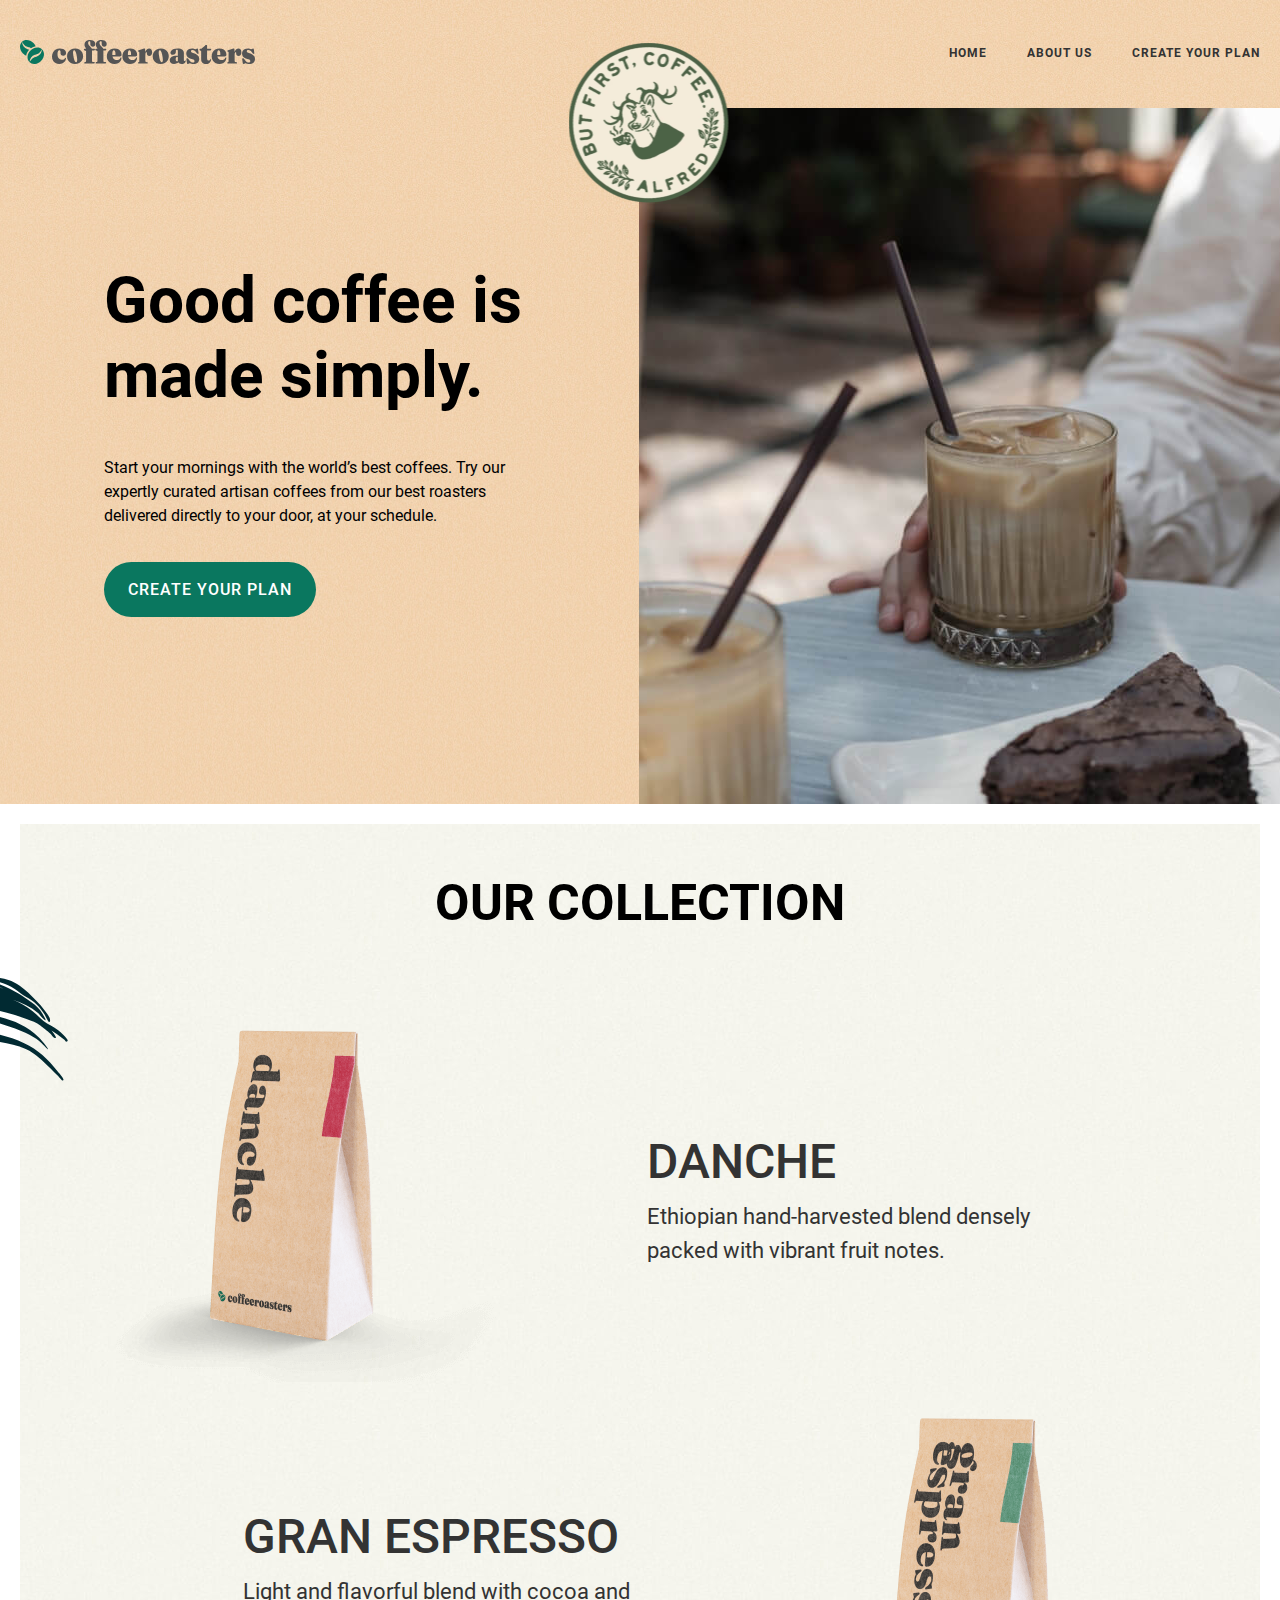
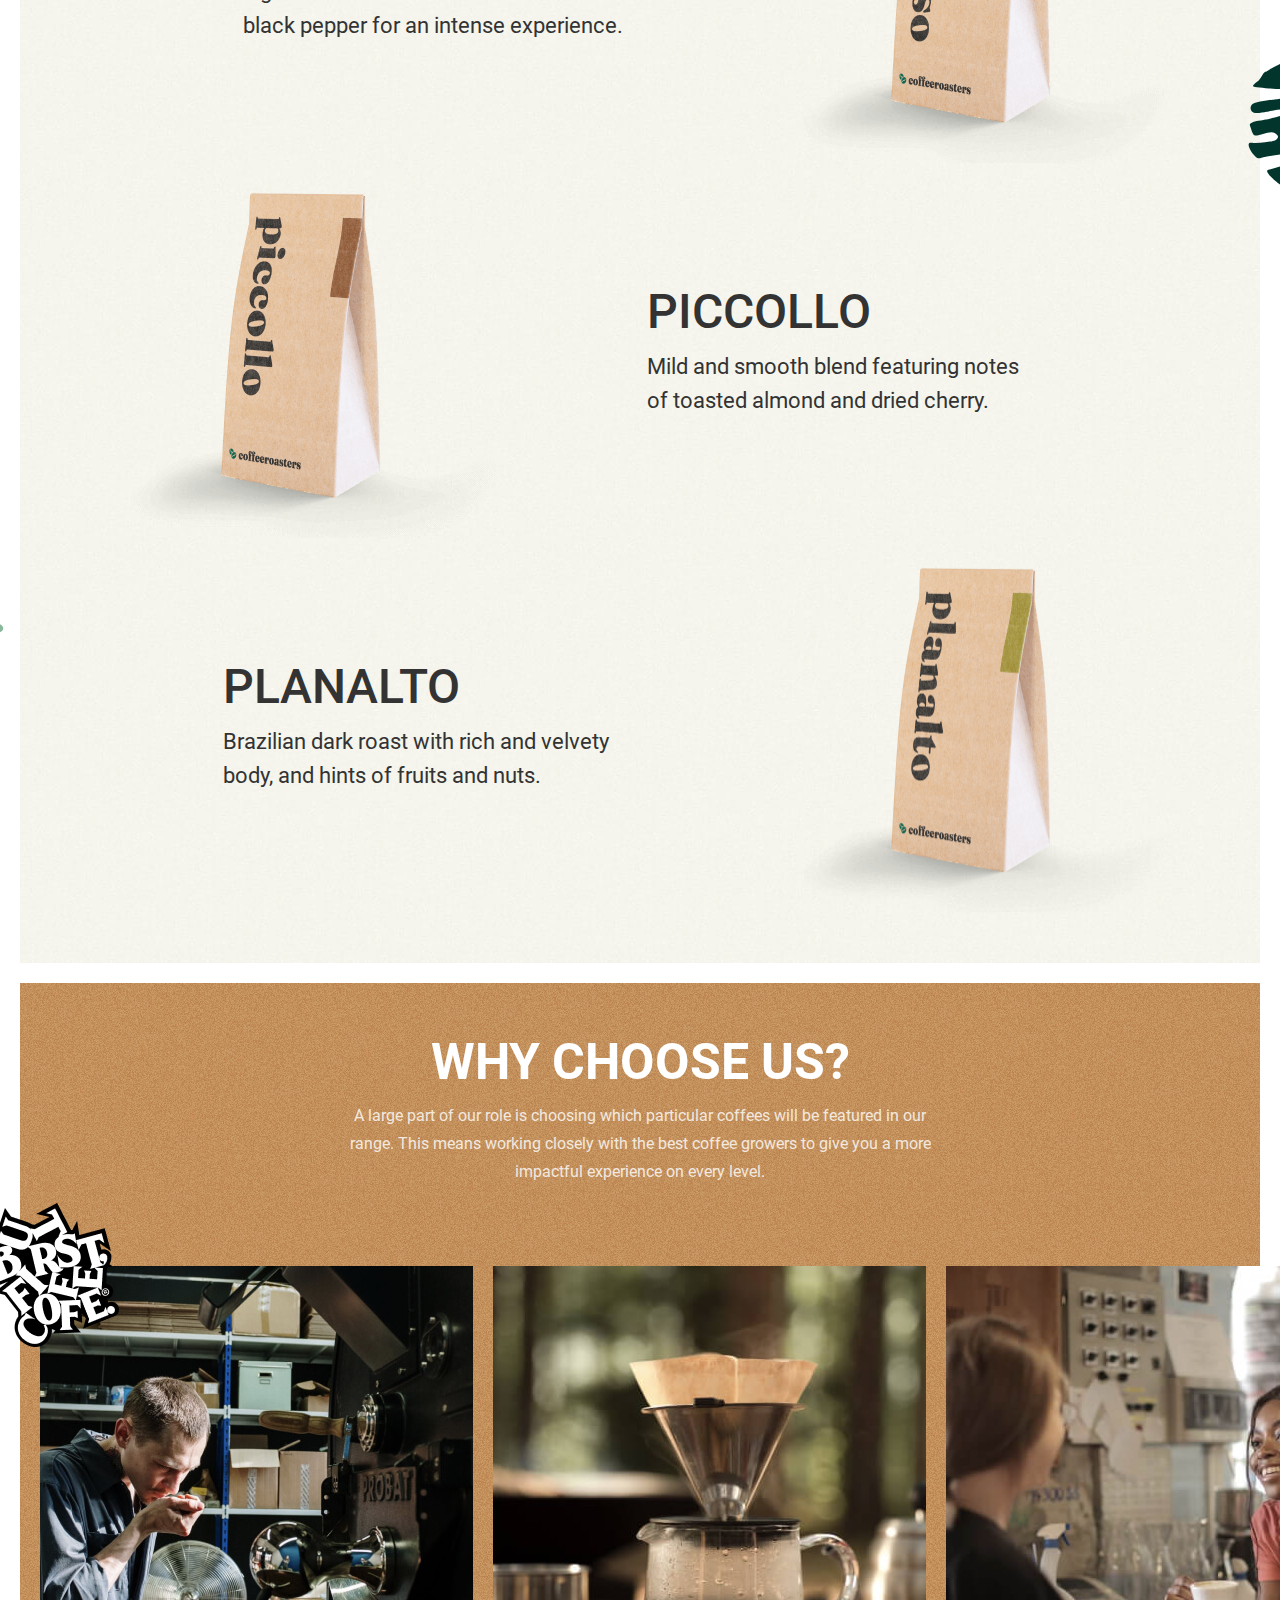
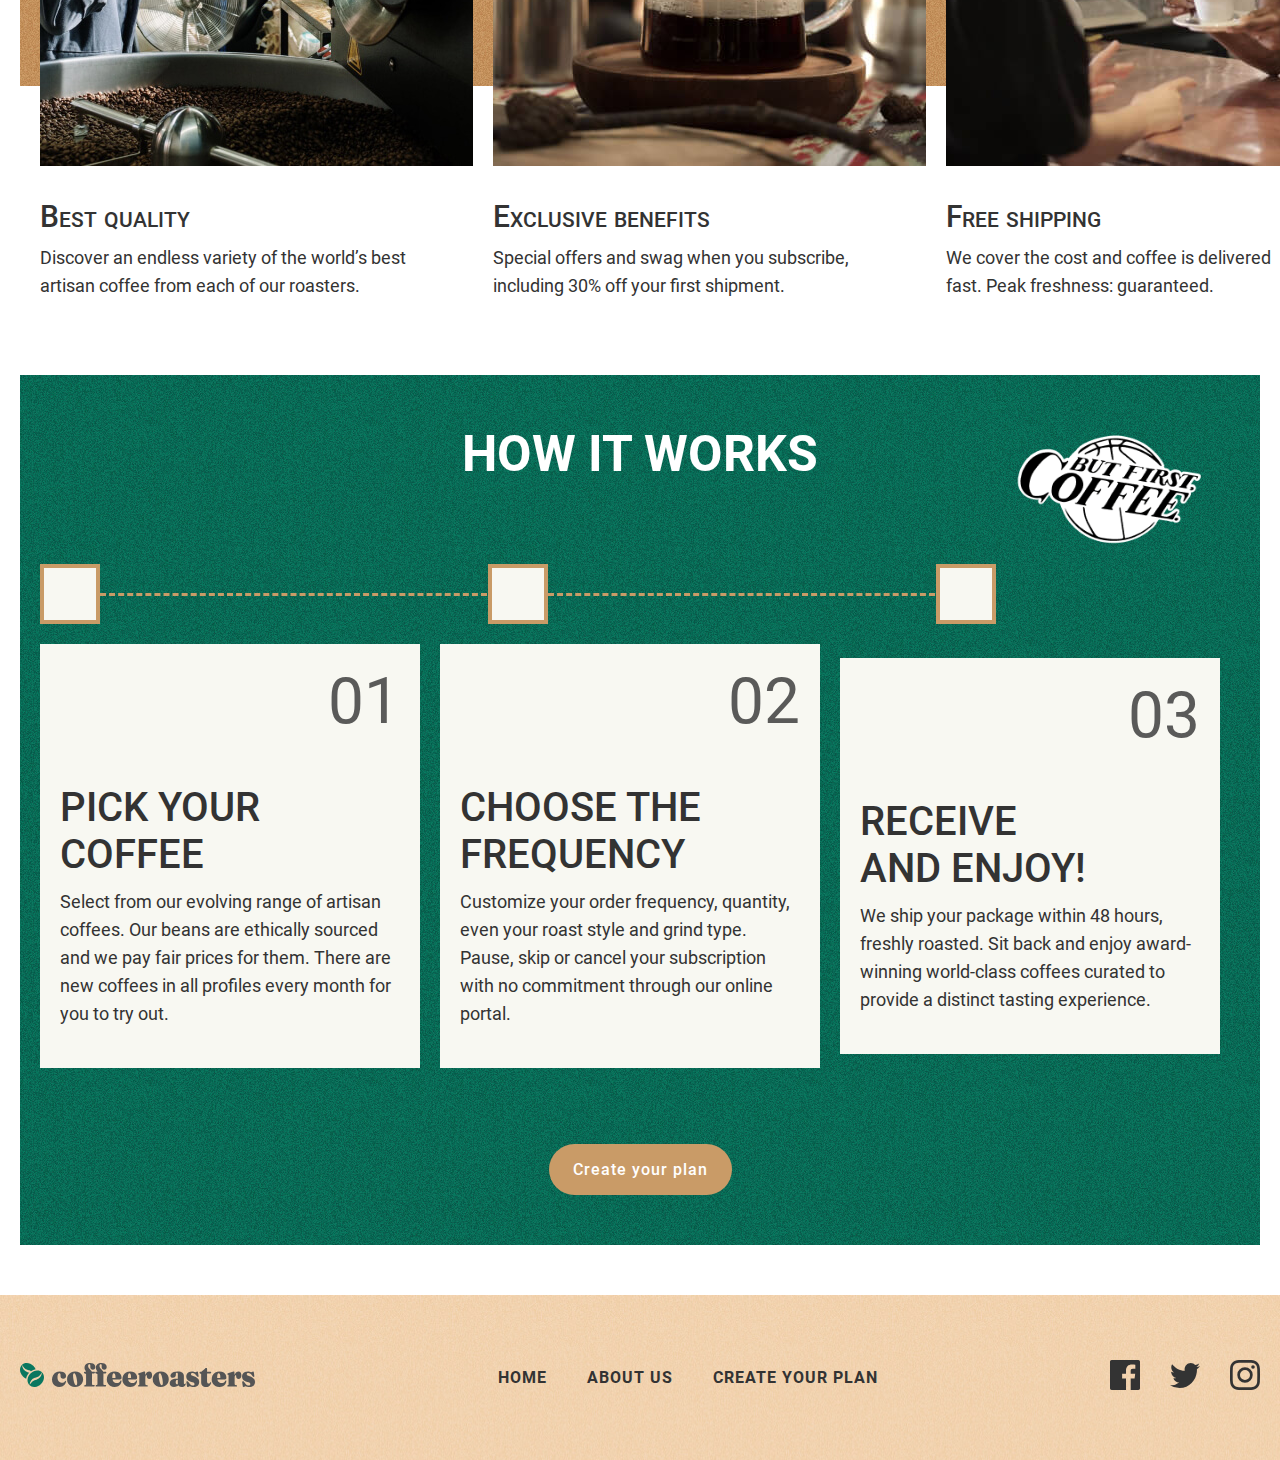
==== commit 03590d80: "Remove padding all side and add padding-top" ====
--- a/index.html
+++ b/index.html
@@ -7,8 +7,8 @@
     <meta name="viewport" content="width=device-width, initial-scale=1.0">
     <title>CoffeRoasters</title>
     <!-- <link rel="stylesheet" href="./css/normalize.css"> -->
-    <link rel="stylesheet" href="./css/main.css">
-    <!-- <link rel="stylesheet" href="./css/main.min.css"> -->
+    <!-- <link rel="stylesheet" href="./css/main.css"> -->
+    <link rel="stylesheet" href="./css/main.min.css">
 </head>
 
 <body>
--- a/css/main.css
+++ b/css/main.css
@@ -1,10 +1,3 @@
-/*
-* Prefixed by https://autoprefixer.github.io
-* PostCSS: v8.4.14,
-* Autoprefixer: v10.4.7
-* Browsers: last 4 version
-*/
-
 :root {
     --main-black-color: #000000;
     --main-gray-color: #333333;
@@ -63,6 +56,7 @@
     border: 0;
     padding: 0;
     clip: rect(0 0 0 0);
+    -webkit-clip-path: inset(50%);
     clip-path: inset(50%);
     margin: -1px;
 }
@@ -130,7 +124,8 @@
     justify-content: space-between;
 }
 
-.hero-info h1 {
+.hero-info h1,
+.about-hero-text h2 {
     font-weight: 700;
     font-size: 64px;
     line-height: 75px;
@@ -139,7 +134,7 @@
 
 .hero-info {
     width: 545px;
-    padding: 122px 0 243px 84px;
+    padding: 116px 0 0 84px;
 }
 
 .hero-info p {
@@ -158,7 +153,6 @@
     font-size: 16px;
     line-height: 19px;
     letter-spacing: 1px;
-    /* font-variant: small-caps; */
     color: var(--main-white-color);
     mix-blend-mode: normal;
     background: #0A775F;
@@ -588,7 +582,7 @@
 /* Start About Hero Section */
 .about-hero-text {
     width: 455px;
-    padding: 122px 0 225px 84px;
+    padding: 116px 0 0 84px;
 }
 
 .about-bg-box {
@@ -783,11 +777,11 @@
     color: var(--main-gray-color);
 }
 
-.headquarter-item-text{
+.headquarter-item-text {
     width: 178px;
 }
 
-.headquarter-item-text a  {
+.headquarter-item-text a {
     display: inline-block;
     font-weight: 400;
     font-size: 18px;
@@ -797,7 +791,7 @@
     text-decoration: none;
 }
 
-.headquarter-item-text a{
+.headquarter-item-text a {
     display: inline-block;
     /* margin-top: 10px; */
     text-decoration: none;
@@ -845,7 +839,11 @@
 }
 
 .question-part {
-    display: flex;
+    display: -webkit-box;
+    display: -ms-flexbox;
+    display: flex;
+    -webkit-box-pack: justify;
+    -ms-flex-pack: justify;
     justify-content: space-between;
 }
 
@@ -866,6 +864,8 @@
     border-bottom: 3px dashed transparent;
     text-transform: uppercase;
     text-decoration: none;
+    -webkit-transition: all .5s;
+    -o-transition: all .5s;
     transition: all .5s;
 }
 
@@ -896,19 +896,32 @@
 }
 
 .question-btn {
+    display: -webkit-box;
+    display: -ms-flexbox;
+    display: flex;
+    -webkit-box-align: center;
+    -ms-flex-align: center;
+    align-items: center;
     width: 660px;
     margin-bottom: 20px;
+    -moz-text-align-last: left;
     text-align-last: left;
     font-weight: 700;
     font-size: 30px;
     line-height: 47px;
     color: var(--main-black-color);
     background-color: transparent;
+    border: none;
+    text-transform: uppercase;
+}
+
+.question-btn::after {
+    content: '';
+    width: 18px;
+    height: 11px;
+    margin-left: 55px;
     background-image: url('../images/arrow-down.svg');
     background-repeat: no-repeat;
-    background-position: right 10px center;
-    border: none;
-    text-transform: uppercase;
 }
 
 .question-box {
@@ -916,58 +929,25 @@
 }
 
 .question-show-On .question-box {
-    display: flex;
-}
-
-.question-label {
-    display: flex;
-    margin-right: 18px;
-}
-
-.label-main-input:checked+.input-box {
-    background-color: #0A775F;
-}
-
-.label-main-input:checked+.input-box span {
-    color: var(--main-white-color);
-}
-
-.input-box {
-    width: 208px;
-    margin-bottom: 60px;
-    padding: 30px 16px 56px 16px;
-    background-color: #C6DCCF;
-}
-
-.input-title {
-    font-weight: 500;
-    font-size: 24px;
-    line-height: 28px;
-    color: var(--main-gray-color);
-    text-transform: uppercase;
-}
-
-.input-text {
-    display: inline-block;
-    margin-top: 10px;
-    font-weight: 400;
-    font-size: 18px;
-    line-height: 24px;
-    color: var(--main-gray-color);
-}
-
-.summary-box {
-    margin-top: 40px;
-    padding: 40px 20px;
-    color: var(--main-white-color);
-    background-color: var(--main-link-color);
-}
-
-.summary-box {
+    display: -webkit-box;
+    display: -ms-flexbox;
+    display: flex;
+}
+
+.question-show-On .question-btn::after {
+    -webkit-transform: rotate(180deg);
+    -ms-transform: rotate(180deg);
+    transform: rotate(180deg);
+    -webkit-transition: .5s;
+    -o-transition: .5s;
+    transition: .5s;
+}
+
+.question-show-On .question-box-abs-img {
     position: relative;
 }
 
-.summary-box::before {
+.question-show-On .question-box-abs-img::before {
     content: '';
     position: absolute;
     bottom: -100%;
@@ -979,6 +959,52 @@
     background-size: contain;
 }
 
+.question-label {
+    display: -webkit-box;
+    display: -ms-flexbox;
+    display: flex;
+    margin-right: 18px;
+}
+
+.label-main-input:checked+.input-box {
+    background-color: #0A775F;
+}
+
+.label-main-input:checked+.input-box span {
+    color: var(--main-white-color);
+}
+
+.input-box {
+    width: 208px;
+    margin-bottom: 60px;
+    padding: 30px 16px 56px 16px;
+    background-color: #C6DCCF;
+}
+
+.input-title {
+    font-weight: 500;
+    font-size: 24px;
+    line-height: 28px;
+    color: var(--main-gray-color);
+    text-transform: uppercase;
+}
+
+.input-text {
+    display: inline-block;
+    margin-top: 10px;
+    font-weight: 400;
+    font-size: 18px;
+    line-height: 24px;
+    color: var(--main-gray-color);
+}
+
+.summary-box {
+    margin-top: 40px;
+    padding: 40px 20px;
+    color: var(--main-white-color);
+    background-color: var(--main-link-color);
+}
+
 .summary-box h2 {
     font-weight: 400;
     font-size: 16px;
@@ -1000,7 +1026,11 @@
 }
 
 .form-btn-box-sumbit {
-    display: flex;
+    display: -webkit-box;
+    display: -ms-flexbox;
+    display: flex;
+    -webkit-box-pack: end;
+    -ms-flex-pack: end;
     justify-content: flex-end;
 }
 
--- a/css/main.min.css
+++ b/css/main.min.css
@@ -1 +1 @@
-/*! normalize.css v8.0.1 | MIT License | github.com/necolas/normalize.css */button,hr,input{overflow:visible}progress,sub,sup{vertical-align:baseline}[type=checkbox],[type=radio],legend{box-sizing:border-box;padding:0}*,legend{padding:0}.collection-item:first-child::before,.collection-item:nth-child(2)::after,.collection-item:nth-child(4)::before{position:absolute;background-size:contain;background-repeat:no-repeat;content:''}#hero,footer,header{background-image:url('../images/orange-bg-img.jpg')}.collection-bg-box,.question-bg-box{background-position:center;background-size:cover}.choose-list,.collection-item,.headquarter-list,.question-form-list,.question-series-list{list-style:none}.choose-text,.collection-part h2,.headquarter-part h2,.how-it-works-text{text-align:center}html{line-height:1.15;-webkit-text-size-adjust:100%}.header-part img,.modal-main-On,details,main{display:block}h1{font-size:2em;margin:.67em 0}hr{box-sizing:content-box;height:0}code,kbd,pre,samp{font-family:monospace,monospace;font-size:1em}a{background-color:transparent}abbr[title]{border-bottom:none;text-decoration:underline;text-decoration:underline dotted}b,strong{font-weight:bolder}small{font-size:80%}sub,sup{font-size:75%;line-height:0;position:relative}sub{bottom:-.25em}sup{top:-.5em}img{border-style:none}button,input,optgroup,select,textarea{font-family:inherit;font-size:100%;line-height:1.15;margin:0}button,select{text-transform:none}[type=button],[type=reset],[type=submit],button{-webkit-appearance:button}[type=button]::-moz-focus-inner,[type=reset]::-moz-focus-inner,[type=submit]::-moz-focus-inner,button::-moz-focus-inner{border-style:none;padding:0}[type=button]:-moz-focusring,[type=reset]:-moz-focusring,[type=submit]:-moz-focusring,button:-moz-focusring{outline:ButtonText dotted 1px}fieldset{padding:.35em .75em .625em}legend{color:inherit;display:table;max-width:100%;white-space:normal}textarea{overflow:auto}[type=number]::-webkit-inner-spin-button,[type=number]::-webkit-outer-spin-button{height:auto}[type=search]{-webkit-appearance:textfield;outline-offset:-2px}[type=search]::-webkit-search-decoration{-webkit-appearance:none}::-webkit-file-upload-button{-webkit-appearance:button;font:inherit}summary{display:list-item}.question-box,.under-hero-list .how-it-works-item:nth-child(3)::after,[hidden],template{display:none}:root{--main-black-color:#000000;--main-gray-color:#333333;--main-white-color:#ffffff;--main-link-color:#C99B67}@font-face{font-family:Roboto;font-style:normal;font-weight:400;src:url('../fonts/roboto-v30-latin-regular.woff2') format('woff2'),url('../fonts/roboto-v30-latin-regular.woff') format('woff')}@font-face{font-family:Roboto;font-style:normal;font-weight:500;src:url('../fonts/roboto-v30-latin-500.woff2') format('woff2'),url('../fonts/roboto-v30-latin-500.woff') format('woff')}@font-face{font-family:Roboto;font-style:normal;font-weight:700;src:url('../fonts/roboto-v30-latin-700.woff2') format('woff2'),url('../fonts/roboto-v30-latin-700.woff') format('woff')}*{margin:0;-webkit-box-sizing:border-box;box-sizing:border-box}body{margin:0;font-family:Roboto,Arial,sans-serif}.container{max-width:1380px;margin:0 auto;padding:0 20px}.visually-hidden{position:absolute;white-space:nowrap;width:1px;height:1px;overflow:hidden;border:0;padding:0;clip:rect(0 0 0 0);clip-path:inset(50%);margin:-1px}.choose-part,.collection-item,.hero-bg-box,.question-form-list{position:relative}header{padding:40px 0}.foooter-part,.header-part,.modal-buy-part{display:-webkit-box;display:-ms-flexbox;display:flex;-webkit-box-align:center;-ms-flex-align:center;align-items:center;-webkit-box-pack:justify;-ms-flex-pack:justify;justify-content:space-between}.header-list,.how-it-work-list,.icon-list{display:-webkit-box;display:-ms-flexbox;display:flex;-webkit-box-align:center;-ms-flex-align:center;align-items:center;list-style:none}.header-item{margin-left:40px}.header-item a{font-weight:700;font-size:12px;line-height:14px;letter-spacing:1px;color:var(--main-gray-color);text-decoration:none}.hero-info h1,.hero-info p{color:var(--main-black-color)}#hero{margin-bottom:20px}.hero-part{display:-webkit-box;display:-ms-flexbox;display:flex;-webkit-box-pack:justify;-ms-flex-pack:justify;justify-content:space-between}.hero-info h1{font-weight:700;font-size:64px;line-height:75px}.hero-info a,.hero-info p{font-size:16px;mix-blend-mode:normal}.hero-info{width:545px;padding:122px 0 243px 84px}.hero-info p{margin:24px 0 34px;font-weight:400;line-height:24px}.hero-info a{display:inline-block;padding:18px 24px;font-weight:500;line-height:19px;letter-spacing:1px;color:var(--main-white-color);background:#0a775f;border-radius:100px;text-decoration:none}.hero-bg-box{left:89px;top:4px}.hero-bg-box::before{content:'';position:absolute;top:-65px;left:-70px;display:block;width:160px;height:160px;background-image:url('../images/hero-round-img.png');background-position:center}#collection{overflow:hidden}.collection-bg-box{margin:0 20px;padding:50px 0;background-image:url('../images/gray-bg-img.jpg');background-repeat:no-repeat}#quality,.choose-part-main{background-image:url('../images/choosebg-img.jpg')}.collection-part h2{font-weight:700;font-size:50px;line-height:59px;font-variant:small-caps;color:var(--main-black-color)}.collection-item{display:-webkit-box;display:-ms-flexbox;display:flex;-webkit-box-align:center;-ms-flex-align:center;align-items:center;margin:80px auto 0;width:1120px}.collection-item:not(:first-child){margin-top:0}.collection-item:first-child::before{top:-130px;left:-312px;width:402px;height:300px;background-image:url('../images/collection-img-1.svg')}.collection-item:nth-child(2)::after{bottom:-280px;right:-412px;width:392px;height:477px;background-image:url('../images/collection-img-2.svg')}.collection-item:nth-child(4)::before{top:0;left:-370px;width:316px;height:269px;background-image:url('../images/collection-img-3.svg')}.collection-item:nth-child(2n){-webkit-box-orient:horizontal;-webkit-box-direction:reverse;-ms-flex-direction:row-reverse;flex-direction:row-reverse}.choose-list,.decoration-boxes{display:-webkit-box;display:-ms-flexbox;-webkit-box-align:center}.collection-item:first-child .collection-item-info{width:453px}.collection-item:nth-child(2) .collection-item-info,.collection-item:nth-child(3) .collection-item-info{width:390px}.collection-item:nth-child(4) .collection-item-info{width:410px}.collection-item:nth-child(odd) .collection-item-info{margin-left:117px}.collection-item:nth-child(2n) .collection-item-info{margin-right:117px}.collection-item-info h3{font-weight:500;font-size:48px;line-height:56px;text-transform:uppercase;font-variant:small-caps;color:var(--main-gray-color)}.collection-item-info p{margin-top:10px;font-weight:400;font-size:22px;line-height:34px;color:var(--main-gray-color)}.choose-part-main{margin:20px 20px 0}#headquarter,.how-it-works-main-part{background-image:url('../images/how-it-work-bg-img.jpg')}.choose-text{margin:0 auto;width:581px;padding:50px 0 500px}.choose-text h2,.how-it-works-text h2{font-weight:700;font-size:50px;line-height:59px;color:var(--main-white-color)}.choose-text p{margin-top:10px;font-weight:400;font-size:16px;line-height:28px;color:var(--main-white-color);mix-blend-mode:normal;opacity:.8}.choose-list{position:absolute;top:283px;left:0;display:flex;-ms-flex-align:center;align-items:center}.choose-item{position:relative;margin-right:20px;width:433px}.choose-item:first-child:before{content:'';position:absolute;top:-10%;left:-14%;width:140px;height:144px;background-image:url('../images/choose-absolute-img.png')}.item-text-box{width:377px}.item-text-box-last{width:334px}.item-text-box h3{margin:28px 0 10px;font-weight:500;font-size:30px;line-height:35px;font-variant:small-caps;color:var(--main-gray-color)}.how-it-works-item p:last-child,.item-text-box p{font-weight:400;font-size:18px;line-height:28px;color:var(--main-gray-color)}.how-it-works-main-part{margin:289px 20px 0;padding:50px 0}#commitment,.question-bg-box{background-image:url('../images/gray-bg-img.jpg')}.decoration-boxes{display:flex;-ms-flex-align:center;align-items:center;-webkit-box-pack:justify;-ms-flex-pack:justify;justify-content:space-between;margin:80px 0 20px;width:956px}.decoration-box{display:-webkit-box;display:-ms-flexbox;display:flex;-webkit-box-align:center;-ms-flex-align:center;align-items:center}.decoration-main-box{display:inline-block;width:60px;height:60px;background-color:#f8f8f2;border:4px solid var(--main-link-color);-webkit-transition:.5s;-o-transition:.5s;transition:.5s}.decoration-box-line{border-top:3px dashed #c99b67;width:387px}.how-it-works-item{position:relative;margin-right:20px;padding:20px 20px 40px;width:433px;background-color:#f8f8f2;-webkit-transition:.5s;-o-transition:.5s;transition:.5s}.how-it-works-item:hover{background-color:#f4d3b0}.how-it-works-item:nth-child(3)::after{position:absolute;top:-60%;right:5%;content:'';width:192px;height:130px;background-image:url('../images/how-it-works-absolute-img.png');background-size:202px 160px;background-position:center;background-repeat:no-repeat}.how-it-works-item p:first-child{font-weight:400;font-size:64px;line-height:75px;color:var(--main-gray-color);opacity:.8;text-align:right}.how-it-works-item-title-box{margin:45px 0 10px;width:245px}.how-it-works-item-title-box h3{font-weight:500;font-size:40px;line-height:47px;font-variant:small-caps;text-transform:uppercase;color:var(--main-gray-color)}.how-it-works-link-box{display:-webkit-box;display:-ms-flexbox;display:flex;-webkit-box-pack:center;-ms-flex-pack:center;justify-content:center;margin-top:76px}.how-it-works-link{display:inline-block;padding:16px 24px;font-weight:500;font-size:16px;line-height:19px;letter-spacing:1px;color:var(--main-white-color);background-color:var(--main-link-color);border-radius:100px;text-decoration:none}.commitment-part,.quality-part{display:-webkit-box;display:-ms-flexbox}footer{margin-top:50px;padding:65px 0}.foooter-part .header-list a{font-weight:700;font-size:16px;line-height:19px}.icon-item{margin-left:30px}.about-hero-text{width:455px;padding:122px 0 225px 84px}.about-bg-box{left:89.5px}#commitment{position:relative;margin:0 20px;padding:160px 0 200px}.commitment-part{display:flex;-webkit-box-align:center;-ms-flex-align:center;align-items:center;-ms-flex-pack:distribute;justify-content:space-around}.commitment-part::before{content:'';position:absolute;top:43px;left:-129px;width:402px;height:300px;background-image:url('../images/collection-img-1.svg');background-repeat:no-repeat;background-size:contain}.commitment-text{width:626px}.commitment-text h2{font-weight:700;font-size:48px;line-height:56px;font-variant:small-caps;color:var(--main-black-color)}.commitment-text p{margin-top:24px;font-weight:400;font-size:18px;line-height:30px;color:var(--main-gray-color)}.headquarter-part h2,.label-main-input:checked+.input-box span,.quality-part,.quality-text p,.quality-title h2{color:var(--main-white-color)}#quality{margin:160px 20px 0}.quality-part{position:relative;display:flex;-webkit-box-align:center;-ms-flex-align:center;align-items:center;padding:100px 0 118px}.quality-text{width:639px;margin-left:90px}.quality-title{width:397px}.quality-title h2{font-weight:700;font-size:40px;line-height:59px;text-transform:uppercase}.quality-text p{margin-top:24px;font-weight:400;font-size:18px;line-height:30px;mix-blend-mode:normal;opacity:.8}.quality-img{position:absolute;top:-80px;right:0}#headquarter{margin:20px 20px 50px}.headquarter-part{padding:70px 0 100px}.headquarter-part h2{font-weight:700;font-size:40px;line-height:59px;text-transform:uppercase}.headquarter-item h3,.question-btn{line-height:47px;text-transform:uppercase}.headquarter-list{display:-webkit-box;display:-ms-flexbox;display:flex;-webkit-box-pack:justify;-ms-flex-pack:justify;justify-content:space-between;margin-top:80px}.headquarter-item{width:433px;background-color:#f8f8f2;position:relative;padding:140px 0 40px 20px}.australia-item,.canada-item{padding-top:187px}.headquarter-item::before{content:'';position:absolute;top:45px;right:55px;width:120px;height:143px;background-image:url('../images/uk-map.svg');background-repeat:no-repeat}.question-form-list::after,.summary-box::before{content:'';position:absolute;width:400px;height:470px;background-repeat:no-repeat;background-size:contain}.canada-item::before{background-image:url('../images/canada-map.svg')}.australia-item::before{background-image:url('../images/australia-map.svg')}.uk-item-title{width:231px}.headquarter-item h3{margin-bottom:10px;font-weight:500;font-size:40px;color:var(--main-gray-color)}.headquarter-item-text{width:178px}.headquarter-item-text a{font-weight:400;font-size:18px;font-style:normal;line-height:28px;color:var(--main-gray-color);display:inline-block;text-decoration:none}#under-hero{margin:0 20px;background-image:url(../images/how-it-work-bg-img.jpg);padding:80px 0}#under-hero .how-it-works-main-part{margin:0;padding:0}.under-hero-part .decoration-boxes{margin:0 0 20px}#question{overflow-x:hidden}.question-bg-box{margin:20px 20px 80px;padding:50px 0;background-repeat:no-repeat}.question-part{display:flex;justify-content:space-between}.question-series-item:not(:last-child){margin:0 0 35px}.question-series-item a{font-weight:500;font-size:28px;line-height:33px;color:#555;border-bottom:3px dashed transparent;text-transform:uppercase;text-decoration:none;transition:.5s}.question-series-item a:hover{color:var(--main-black-color);border-bottom:3px dashed var(--main-link-color)}.question-form-box{width:660px;margin-right:94px}.question-form-list::after{top:170px;right:-65%;background-image:url('../images/collection-img-2.svg')}.question-btn{width:660px;margin-bottom:20px;text-align-last:left;font-weight:700;font-size:30px;color:var(--main-black-color);background-color:transparent;background-image:url('../images/arrow-down.svg');background-repeat:no-repeat;background-position:right 10px center;border:none}.input-text,.input-title,.summary-box p span{color:var(--main-gray-color)}.question-show-On .question-box{display:flex}.question-label{display:flex;margin-right:18px}.label-main-input:checked+.input-box{background-color:#0a775f}.input-box{width:208px;margin-bottom:60px;padding:30px 16px 56px;background-color:#c6dccf}.input-title{font-weight:500;font-size:24px;line-height:28px;text-transform:uppercase}.input-text{display:inline-block;margin-top:10px;font-weight:400;font-size:18px;line-height:24px}.modal-title h3,.summary-box,.summary-box p{color:var(--main-white-color)}.summary-box{margin-top:40px;padding:40px 20px;background-color:var(--main-link-color);position:relative}.summary-box::before{bottom:-100%;left:-135%;background-image:url('../images/collection-img-1.svg')}.summary-box h2{font-weight:400;font-size:16px;line-height:19px;text-transform:uppercase;mix-blend-mode:normal}.summary-box p{margin-top:14px;font-weight:500;font-size:24px;line-height:34px}.form-btn-box-sumbit{display:flex;justify-content:flex-end}.form-btn-box-sumbit button,.question-form-submit-btn{margin-top:20px;padding:14px 24px;font-weight:500;font-size:16px;line-height:19px;letter-spacing:1px;color:var(--main-white-color);mix-blend-mode:normal;background-color:#0a775f;border-radius:100px;border:none;text-transform:uppercase}.modal-main{display:none;position:fixed;top:0;left:0;width:100%;height:100%;background-color:#000000a6}.modal{position:relative;width:561px;background-color:#f8f8f2;top:20%;left:32%;-webkit-animation:1s slidedown;animation:1s slidedown}.modal-title{padding:19px 30px;background-color:var(--main-link-color)}.modal-title h3{font-weight:700;font-size:38px;line-height:52px;text-transform:uppercase}.modal-buy-part p,.modal-text-quote p{font-size:24px;color:var(--main-black-color);font-weight:500}.modal-text{padding:50px 30px}.modal-text-quote p{line-height:34px}.modal-text-quote p span{color:#0a775f}.modal-info-text{margin:10px 0 50px;font-weight:400;font-size:18px;line-height:26px;color:var(--main-gray-color);mix-blend-mode:normal;opacity:.8}.modal-buy-part p{line-height:28px}.modal-buy-part a,.modal-buy-part button{padding:16px 24px;font-weight:500;font-size:20px;line-height:23px;text-align:center;letter-spacing:1px;font-variant:small-caps;color:var(--main-white-color);mix-blend-mode:normal;background-color:#0a775f;border-radius:100px;text-decoration:none;border:none;cursor:pointer}@-webkit-keyframes slidedown{from{-webkit-transform:translateY(-1000px);transform:translateY(-1000px)}to{-webkit-transform:translateY(0);transform:translateY(0)}}@keyframes slidedown{from{-webkit-transform:translateY(-1000px);transform:translateY(-1000px)}to{-webkit-transform:translateY(0);transform:translateY(0)}}+/*! normalize.css v8.0.1 | MIT License | github.com/necolas/normalize.css */button,hr,input{overflow:visible}progress,sub,sup{vertical-align:baseline}[type=checkbox],[type=radio],legend{box-sizing:border-box;padding:0}html{line-height:1.15;-webkit-text-size-adjust:100%}body{margin:0}details,main{display:block}h1{font-size:2em;margin:.67em 0}hr{box-sizing:content-box;height:0}code,kbd,pre,samp{font-family:monospace,monospace;font-size:1em}a{background-color:transparent}abbr[title]{border-bottom:none;text-decoration:underline;text-decoration:underline dotted}b,strong{font-weight:bolder}small{font-size:80%}sub,sup{font-size:75%;line-height:0;position:relative}sub{bottom:-.25em}sup{top:-.5em}img{border-style:none}button,input,optgroup,select,textarea{font-family:inherit;font-size:100%;line-height:1.15;margin:0}button,select{text-transform:none}[type=button],[type=reset],[type=submit],button{-webkit-appearance:button}[type=button]::-moz-focus-inner,[type=reset]::-moz-focus-inner,[type=submit]::-moz-focus-inner,button::-moz-focus-inner{border-style:none;padding:0}[type=button]:-moz-focusring,[type=reset]:-moz-focusring,[type=submit]:-moz-focusring,button:-moz-focusring{outline:ButtonText dotted 1px}fieldset{padding:.35em .75em .625em}legend{color:inherit;display:table;max-width:100%;white-space:normal}textarea{overflow:auto}[type=number]::-webkit-inner-spin-button,[type=number]::-webkit-outer-spin-button{height:auto}[type=search]{-webkit-appearance:textfield;outline-offset:-2px}[type=search]::-webkit-search-decoration{-webkit-appearance:none}::-webkit-file-upload-button{-webkit-appearance:button;font:inherit}summary{display:list-item}[hidden],template{display:none}.collection-item:first-child::before,.collection-item:nth-child(2)::after,.collection-item:nth-child(4)::before{position:absolute;background-size:contain;background-repeat:no-repeat;content:''}#hero,footer,header{background-image:url('../images/orange-bg-img.jpg')}.collection-bg-box,.question-bg-box{background-position:center;background-size:cover}.choose-list,.collection-item,.headquarter-list,.question-form-list,.question-series-list{list-style:none}.choose-text,.collection-part h2,.headquarter-part h2,.how-it-works-text{text-align:center}:root{--main-black-color:#000000;--main-gray-color:#333333;--main-white-color:#ffffff;--main-link-color:#C99B67}@font-face{font-family:Roboto;font-style:normal;font-weight:400;src:url('../fonts/roboto-v30-latin-regular.woff2') format('woff2'),url('../fonts/roboto-v30-latin-regular.woff') format('woff')}@font-face{font-family:Roboto;font-style:normal;font-weight:500;src:url('../fonts/roboto-v30-latin-500.woff2') format('woff2'),url('../fonts/roboto-v30-latin-500.woff') format('woff')}@font-face{font-family:Roboto;font-style:normal;font-weight:700;src:url('../fonts/roboto-v30-latin-700.woff2') format('woff2'),url('../fonts/roboto-v30-latin-700.woff') format('woff')}*{margin:0;padding:0;-webkit-box-sizing:border-box;box-sizing:border-box}body{font-family:Roboto,Arial,sans-serif}.container{max-width:1380px;margin:0 auto;padding:0 20px}.visually-hidden{position:absolute;white-space:nowrap;width:1px;height:1px;overflow:hidden;border:0;padding:0;clip:rect(0 0 0 0);-webkit-clip-path:inset(50%);clip-path:inset(50%);margin:-1px}header{padding:40px 0}.foooter-part,.header-part,.modal-buy-part{display:-webkit-box;display:-ms-flexbox;display:flex;-webkit-box-align:center;-ms-flex-align:center;align-items:center;-webkit-box-pack:justify;-ms-flex-pack:justify;justify-content:space-between}.header-part img,.modal-main-On{display:block}.header-list,.how-it-work-list,.icon-list{display:-webkit-box;display:-ms-flexbox;display:flex;-webkit-box-align:center;-ms-flex-align:center;align-items:center;list-style:none}.header-item{margin-left:40px}.header-item a{font-weight:700;font-size:12px;line-height:14px;letter-spacing:1px;color:var(--main-gray-color);text-decoration:none}#hero{margin-bottom:20px}.hero-part,.question-part{display:-webkit-box;display:-ms-flexbox;display:flex;-webkit-box-pack:justify;-ms-flex-pack:justify;justify-content:space-between}.about-hero-text h2,.hero-info h1{font-weight:700;font-size:64px;line-height:75px;color:var(--main-black-color)}.hero-info a,.hero-info p{font-size:16px;mix-blend-mode:normal}.hero-info{width:545px;padding:116px 0 0 84px}.hero-info p{margin:24px 0 34px;font-weight:400;line-height:24px;color:var(--main-black-color)}.hero-info a{display:inline-block;padding:18px 24px;font-weight:500;line-height:19px;letter-spacing:1px;color:var(--main-white-color);background:#0a775f;border-radius:100px;text-decoration:none}.hero-bg-box{position:relative;left:89px;top:4px}.hero-bg-box::before{content:'';position:absolute;top:-65px;left:-70px;display:block;width:160px;height:160px;background-image:url('../images/hero-round-img.png');background-position:center}#collection{overflow:hidden}.collection-bg-box{margin:0 20px;padding:50px 0;background-image:url('../images/gray-bg-img.jpg');background-repeat:no-repeat}#quality,.choose-part-main{background-image:url('../images/choosebg-img.jpg')}.collection-part h2{font-weight:700;font-size:50px;line-height:59px;font-variant:small-caps;color:var(--main-black-color)}.collection-item{position:relative;display:-webkit-box;display:-ms-flexbox;display:flex;-webkit-box-align:center;-ms-flex-align:center;align-items:center;margin:80px auto 0;width:1120px}.collection-item:not(:first-child){margin-top:0}.collection-item:first-child::before{top:-130px;left:-312px;width:402px;height:300px;background-image:url('../images/collection-img-1.svg')}.collection-item:nth-child(2)::after{bottom:-280px;right:-412px;width:392px;height:477px;background-image:url('../images/collection-img-2.svg')}.collection-item:nth-child(4)::before{top:0;left:-370px;width:316px;height:269px;background-image:url('../images/collection-img-3.svg')}.collection-item:nth-child(2n){-webkit-box-orient:horizontal;-webkit-box-direction:reverse;-ms-flex-direction:row-reverse;flex-direction:row-reverse}.choose-list,.decoration-boxes{display:-webkit-box;display:-ms-flexbox;-webkit-box-align:center}.collection-item:first-child .collection-item-info{width:453px}.collection-item:nth-child(2) .collection-item-info,.collection-item:nth-child(3) .collection-item-info{width:390px}.collection-item:nth-child(4) .collection-item-info{width:410px}.collection-item:nth-child(odd) .collection-item-info{margin-left:117px}.collection-item:nth-child(2n) .collection-item-info{margin-right:117px}.collection-item-info h3{font-weight:500;font-size:48px;line-height:56px;text-transform:uppercase;font-variant:small-caps;color:var(--main-gray-color)}.collection-item-info p{margin-top:10px;font-weight:400;font-size:22px;line-height:34px;color:var(--main-gray-color)}.choose-part-main{margin:20px 20px 0}#headquarter,.how-it-works-main-part{background-image:url('../images/how-it-work-bg-img.jpg')}.choose-part,.question-form-list,.question-show-On .question-box-abs-img{position:relative}.choose-text{margin:0 auto;width:581px;padding:50px 0 500px}.choose-text h2,.how-it-works-text h2{font-weight:700;font-size:50px;line-height:59px;color:var(--main-white-color)}.choose-text p{margin-top:10px;font-weight:400;font-size:16px;line-height:28px;color:var(--main-white-color);mix-blend-mode:normal;opacity:.8}.choose-list{position:absolute;top:283px;left:0;display:flex;-ms-flex-align:center;align-items:center}.choose-item{position:relative;margin-right:20px;width:433px}.choose-item:first-child:before{content:'';position:absolute;top:-10%;left:-14%;width:140px;height:144px;background-image:url('../images/choose-absolute-img.png')}.item-text-box{width:377px}.item-text-box-last{width:334px}.item-text-box h3{margin:28px 0 10px;font-weight:500;font-size:30px;line-height:35px;font-variant:small-caps;color:var(--main-gray-color)}.how-it-works-item p:last-child,.item-text-box p{font-weight:400;font-size:18px;line-height:28px;color:var(--main-gray-color)}.how-it-works-main-part{margin:289px 20px 0;padding:50px 0}#commitment,.question-bg-box{background-image:url('../images/gray-bg-img.jpg')}.decoration-boxes{display:flex;-ms-flex-align:center;align-items:center;-webkit-box-pack:justify;-ms-flex-pack:justify;justify-content:space-between;margin:80px 0 20px;width:956px}.decoration-box{display:-webkit-box;display:-ms-flexbox;display:flex;-webkit-box-align:center;-ms-flex-align:center;align-items:center}.decoration-main-box{display:inline-block;width:60px;height:60px;background-color:#f8f8f2;border:4px solid var(--main-link-color);-webkit-transition:.5s;-o-transition:.5s;transition:.5s}.decoration-box-line{border-top:3px dashed #c99b67;width:387px}.how-it-works-item{position:relative;margin-right:20px;padding:20px 20px 40px;width:433px;background-color:#f8f8f2;-webkit-transition:.5s;-o-transition:.5s;transition:.5s}.how-it-works-item:hover{background-color:#f4d3b0}.how-it-works-item:nth-child(3)::after{position:absolute;top:-60%;right:5%;content:'';width:192px;height:130px;background-image:url('../images/how-it-works-absolute-img.png');background-size:202px 160px;background-position:center;background-repeat:no-repeat}.how-it-works-item p:first-child{font-weight:400;font-size:64px;line-height:75px;color:var(--main-gray-color);opacity:.8;text-align:right}.how-it-works-item-title-box{margin:45px 0 10px;width:245px}.how-it-works-item-title-box h3{font-weight:500;font-size:40px;line-height:47px;font-variant:small-caps;text-transform:uppercase;color:var(--main-gray-color)}.how-it-works-link-box{display:-webkit-box;display:-ms-flexbox;display:flex;-webkit-box-pack:center;-ms-flex-pack:center;justify-content:center;margin-top:76px}.how-it-works-link{display:inline-block;padding:16px 24px;font-weight:500;font-size:16px;line-height:19px;letter-spacing:1px;color:var(--main-white-color);background-color:var(--main-link-color);border-radius:100px;text-decoration:none}.commitment-part,.quality-part{display:-webkit-box;display:-ms-flexbox}footer{margin-top:50px;padding:65px 0}.foooter-part .header-list a{font-weight:700;font-size:16px;line-height:19px}.icon-item{margin-left:30px}.about-hero-text{width:455px;padding:116px 0 0 84px}.about-bg-box{left:89.5px}#commitment{position:relative;margin:0 20px;padding:160px 0 200px}.commitment-part{display:flex;-webkit-box-align:center;-ms-flex-align:center;align-items:center;-ms-flex-pack:distribute;justify-content:space-around}.commitment-part::before{content:'';position:absolute;top:43px;left:-129px;width:402px;height:300px;background-image:url('../images/collection-img-1.svg');background-repeat:no-repeat;background-size:contain}.commitment-text{width:626px}.commitment-text h2{font-weight:700;font-size:48px;line-height:56px;font-variant:small-caps;color:var(--main-black-color)}.commitment-text p{margin-top:24px;font-weight:400;font-size:18px;line-height:30px;color:var(--main-gray-color)}.headquarter-part h2,.label-main-input:checked+.input-box span,.quality-part,.quality-text p,.quality-title h2{color:var(--main-white-color)}#quality{margin:160px 20px 0}.quality-part{position:relative;display:flex;-webkit-box-align:center;-ms-flex-align:center;align-items:center;padding:100px 0 118px}.headquarter-list,.question-btn{display:-webkit-box;display:-ms-flexbox}.quality-text{width:639px;margin-left:90px}.quality-title{width:397px}.quality-title h2{font-weight:700;font-size:40px;line-height:59px;text-transform:uppercase}.quality-text p{margin-top:24px;font-weight:400;font-size:18px;line-height:30px;mix-blend-mode:normal;opacity:.8}.quality-img{position:absolute;top:-80px;right:0}#headquarter{margin:20px 20px 50px}.headquarter-part{padding:70px 0 100px}.headquarter-part h2{font-weight:700;font-size:40px;line-height:59px;text-transform:uppercase}.headquarter-item h3,.question-btn{line-height:47px;text-transform:uppercase}.headquarter-list{display:flex;-webkit-box-pack:justify;-ms-flex-pack:justify;justify-content:space-between;margin-top:80px}.headquarter-item{width:433px;background-color:#f8f8f2;position:relative;padding:140px 0 40px 20px}.australia-item,.canada-item{padding-top:187px}.headquarter-item::before{content:'';position:absolute;top:45px;right:55px;width:120px;height:143px;background-image:url('../images/uk-map.svg');background-repeat:no-repeat}.question-form-list::after,.question-show-On .question-box-abs-img::before{content:'';position:absolute;width:400px;height:470px;background-repeat:no-repeat;background-size:contain}.canada-item::before{background-image:url('../images/canada-map.svg')}.australia-item::before{background-image:url('../images/australia-map.svg')}.uk-item-title{width:231px}.headquarter-item h3{margin-bottom:10px;font-weight:500;font-size:40px;color:var(--main-gray-color)}.headquarter-item-text{width:178px}.headquarter-item-text a{font-weight:400;font-size:18px;font-style:normal;line-height:28px;color:var(--main-gray-color);display:inline-block;text-decoration:none}#under-hero{margin:0 20px;background-image:url(../images/how-it-work-bg-img.jpg);padding:80px 0}#under-hero .how-it-works-main-part{margin:0;padding:0}.question-box,.under-hero-list .how-it-works-item:nth-child(3)::after{display:none}.under-hero-part .decoration-boxes{margin:0 0 20px}#question{overflow-x:hidden}.question-bg-box{margin:20px 20px 80px;padding:50px 0;background-repeat:no-repeat}.question-series-item:not(:last-child){margin:0 0 35px}.question-series-item a{font-weight:500;font-size:28px;line-height:33px;color:#555;border-bottom:3px dashed transparent;text-transform:uppercase;text-decoration:none;-webkit-transition:.5s;-o-transition:.5s;transition:.5s}.question-series-item a:hover{color:var(--main-black-color);border-bottom:3px dashed var(--main-link-color)}.question-form-box{width:660px;margin-right:94px}.question-form-list::after{top:170px;right:-65%;background-image:url('../images/collection-img-2.svg')}.question-btn{display:flex;-webkit-box-align:center;-ms-flex-align:center;align-items:center;width:660px;margin-bottom:20px;-moz-text-align-last:left;text-align-last:left;font-weight:700;font-size:30px;color:var(--main-black-color);background-color:transparent;border:none}.input-text,.input-title,.summary-box p span{color:var(--main-gray-color)}.question-btn::after{content:'';width:18px;height:11px;margin-left:55px;background-image:url('../images/arrow-down.svg');background-repeat:no-repeat}.question-show-On .question-box{display:-webkit-box;display:-ms-flexbox;display:flex}.question-show-On .question-btn::after{-webkit-transform:rotate(180deg);-ms-transform:rotate(180deg);transform:rotate(180deg);-webkit-transition:.5s;-o-transition:.5s;transition:.5s}.question-show-On .question-box-abs-img::before{bottom:-100%;left:-135%;background-image:url('../images/collection-img-1.svg')}.question-label{display:-webkit-box;display:-ms-flexbox;display:flex;margin-right:18px}.label-main-input:checked+.input-box{background-color:#0a775f}.input-box{width:208px;margin-bottom:60px;padding:30px 16px 56px;background-color:#c6dccf}.input-title{font-weight:500;font-size:24px;line-height:28px;text-transform:uppercase}.input-text{display:inline-block;margin-top:10px;font-weight:400;font-size:18px;line-height:24px}.modal-title h3,.summary-box,.summary-box p{color:var(--main-white-color)}.summary-box{margin-top:40px;padding:40px 20px;background-color:var(--main-link-color)}.summary-box h2{font-weight:400;font-size:16px;line-height:19px;text-transform:uppercase;mix-blend-mode:normal}.summary-box p{margin-top:14px;font-weight:500;font-size:24px;line-height:34px}.form-btn-box-sumbit{display:-webkit-box;display:-ms-flexbox;display:flex;-webkit-box-pack:end;-ms-flex-pack:end;justify-content:flex-end}.form-btn-box-sumbit button,.question-form-submit-btn{margin-top:20px;padding:14px 24px;font-weight:500;font-size:16px;line-height:19px;letter-spacing:1px;color:var(--main-white-color);mix-blend-mode:normal;background-color:#0a775f;border-radius:100px;border:none;text-transform:uppercase}.modal-main{display:none;position:fixed;top:0;left:0;width:100%;height:100%;background-color:#000000a6}.modal{position:relative;width:561px;background-color:#f8f8f2;top:20%;left:32%;-webkit-animation:1s slidedown;animation:1s slidedown}.modal-title{padding:19px 30px;background-color:var(--main-link-color)}.modal-title h3{font-weight:700;font-size:38px;line-height:52px;text-transform:uppercase}.modal-buy-part p,.modal-text-quote p{font-size:24px;color:var(--main-black-color);font-weight:500}.modal-text{padding:50px 30px}.modal-text-quote p{line-height:34px}.modal-text-quote p span{color:#0a775f}.modal-info-text{margin:10px 0 50px;font-weight:400;font-size:18px;line-height:26px;color:var(--main-gray-color);mix-blend-mode:normal;opacity:.8}.modal-buy-part p{line-height:28px}.modal-buy-part a,.modal-buy-part button{padding:16px 24px;font-weight:500;font-size:20px;line-height:23px;text-align:center;letter-spacing:1px;font-variant:small-caps;color:var(--main-white-color);mix-blend-mode:normal;background-color:#0a775f;border-radius:100px;text-decoration:none;border:none;cursor:pointer}@-webkit-keyframes slidedown{from{-webkit-transform:translateY(-1000px);transform:translateY(-1000px)}to{-webkit-transform:translateY(0);transform:translateY(0)}}@keyframes slidedown{from{-webkit-transform:translateY(-1000px);transform:translateY(-1000px)}to{-webkit-transform:translateY(0);transform:translateY(0)}}